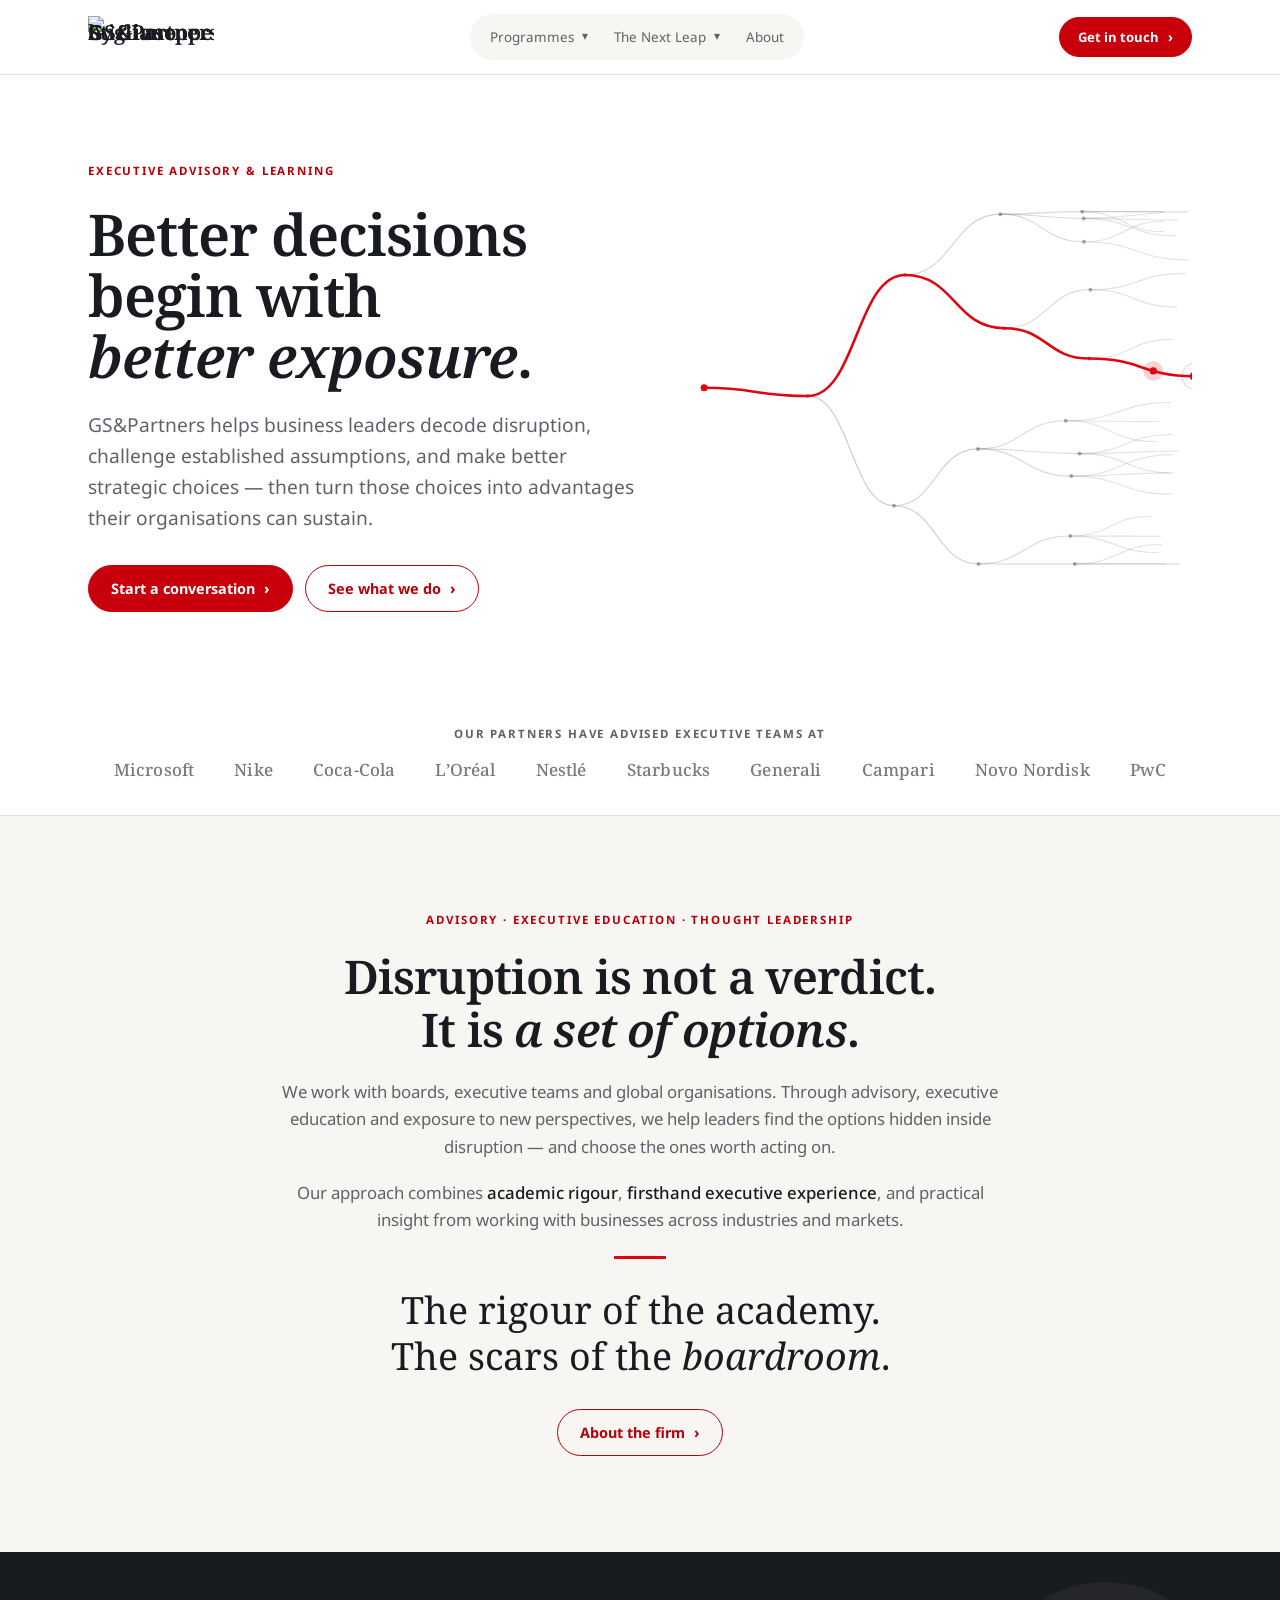
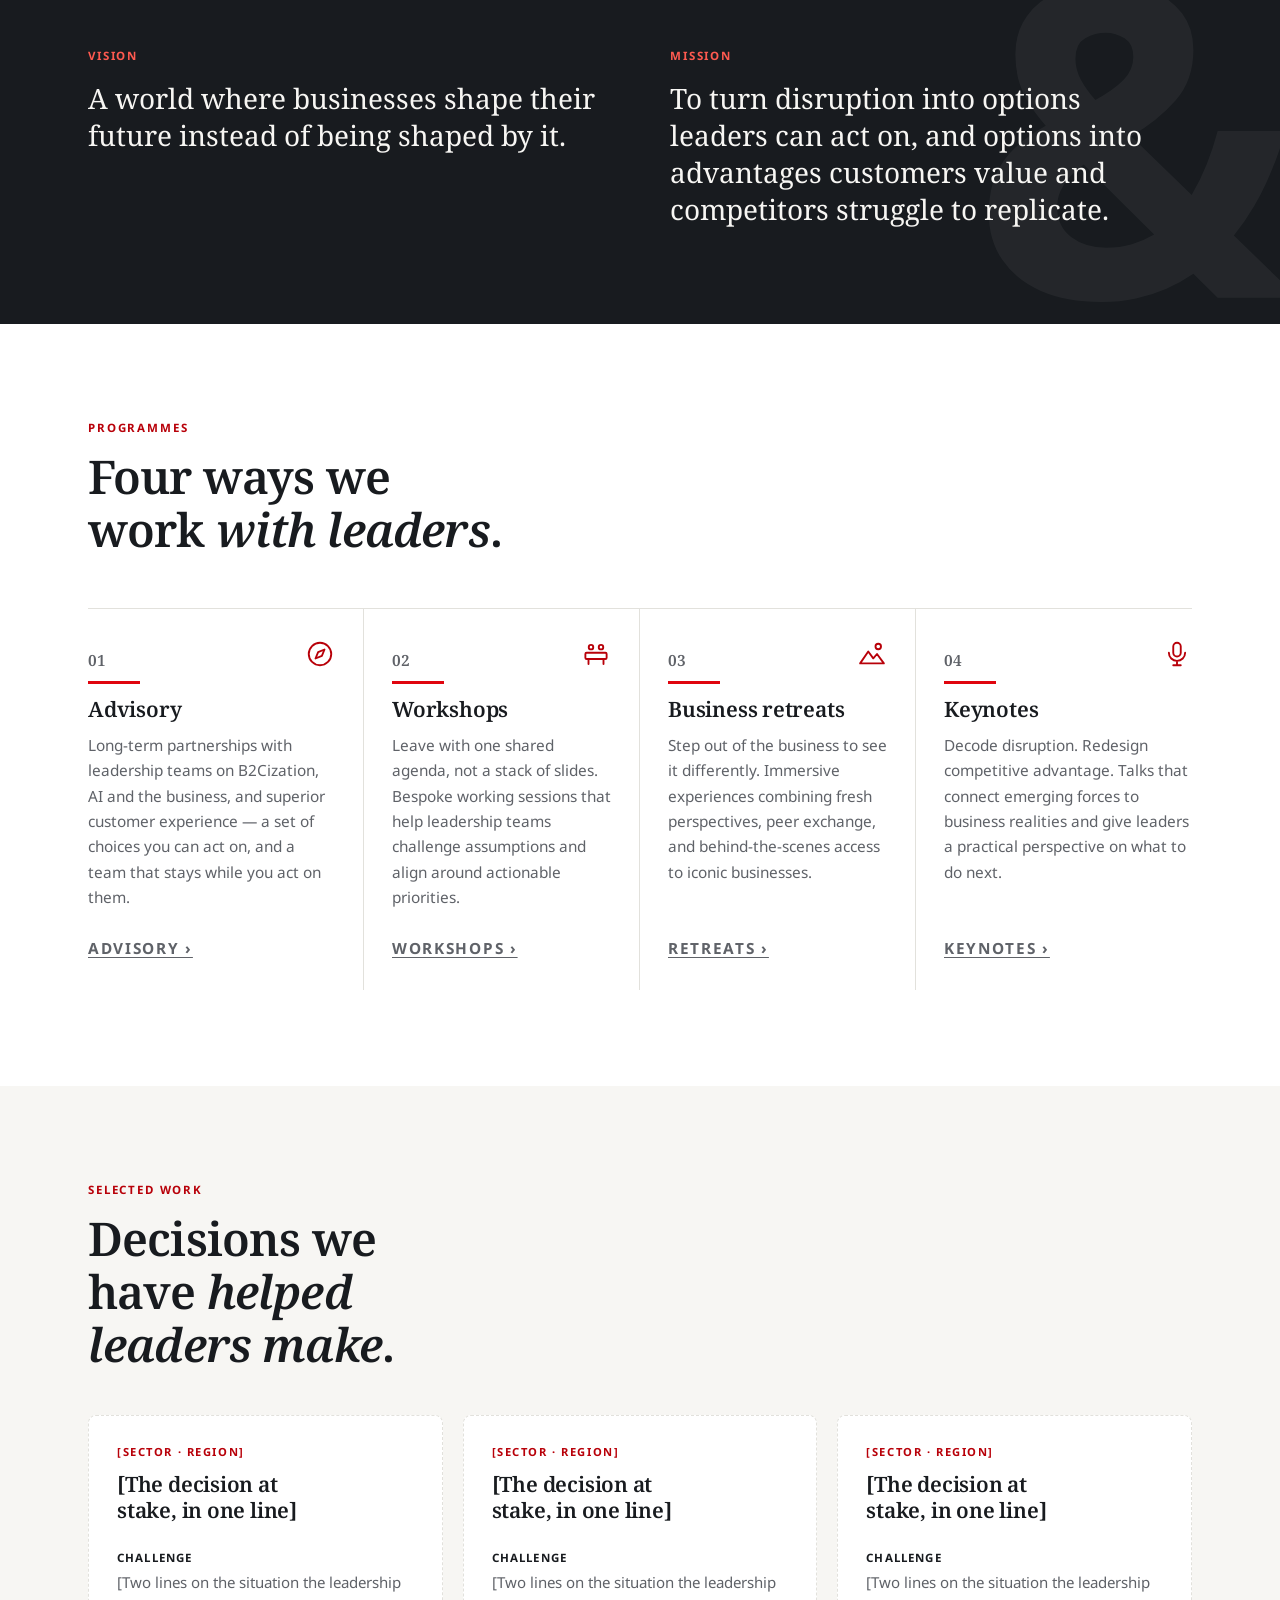
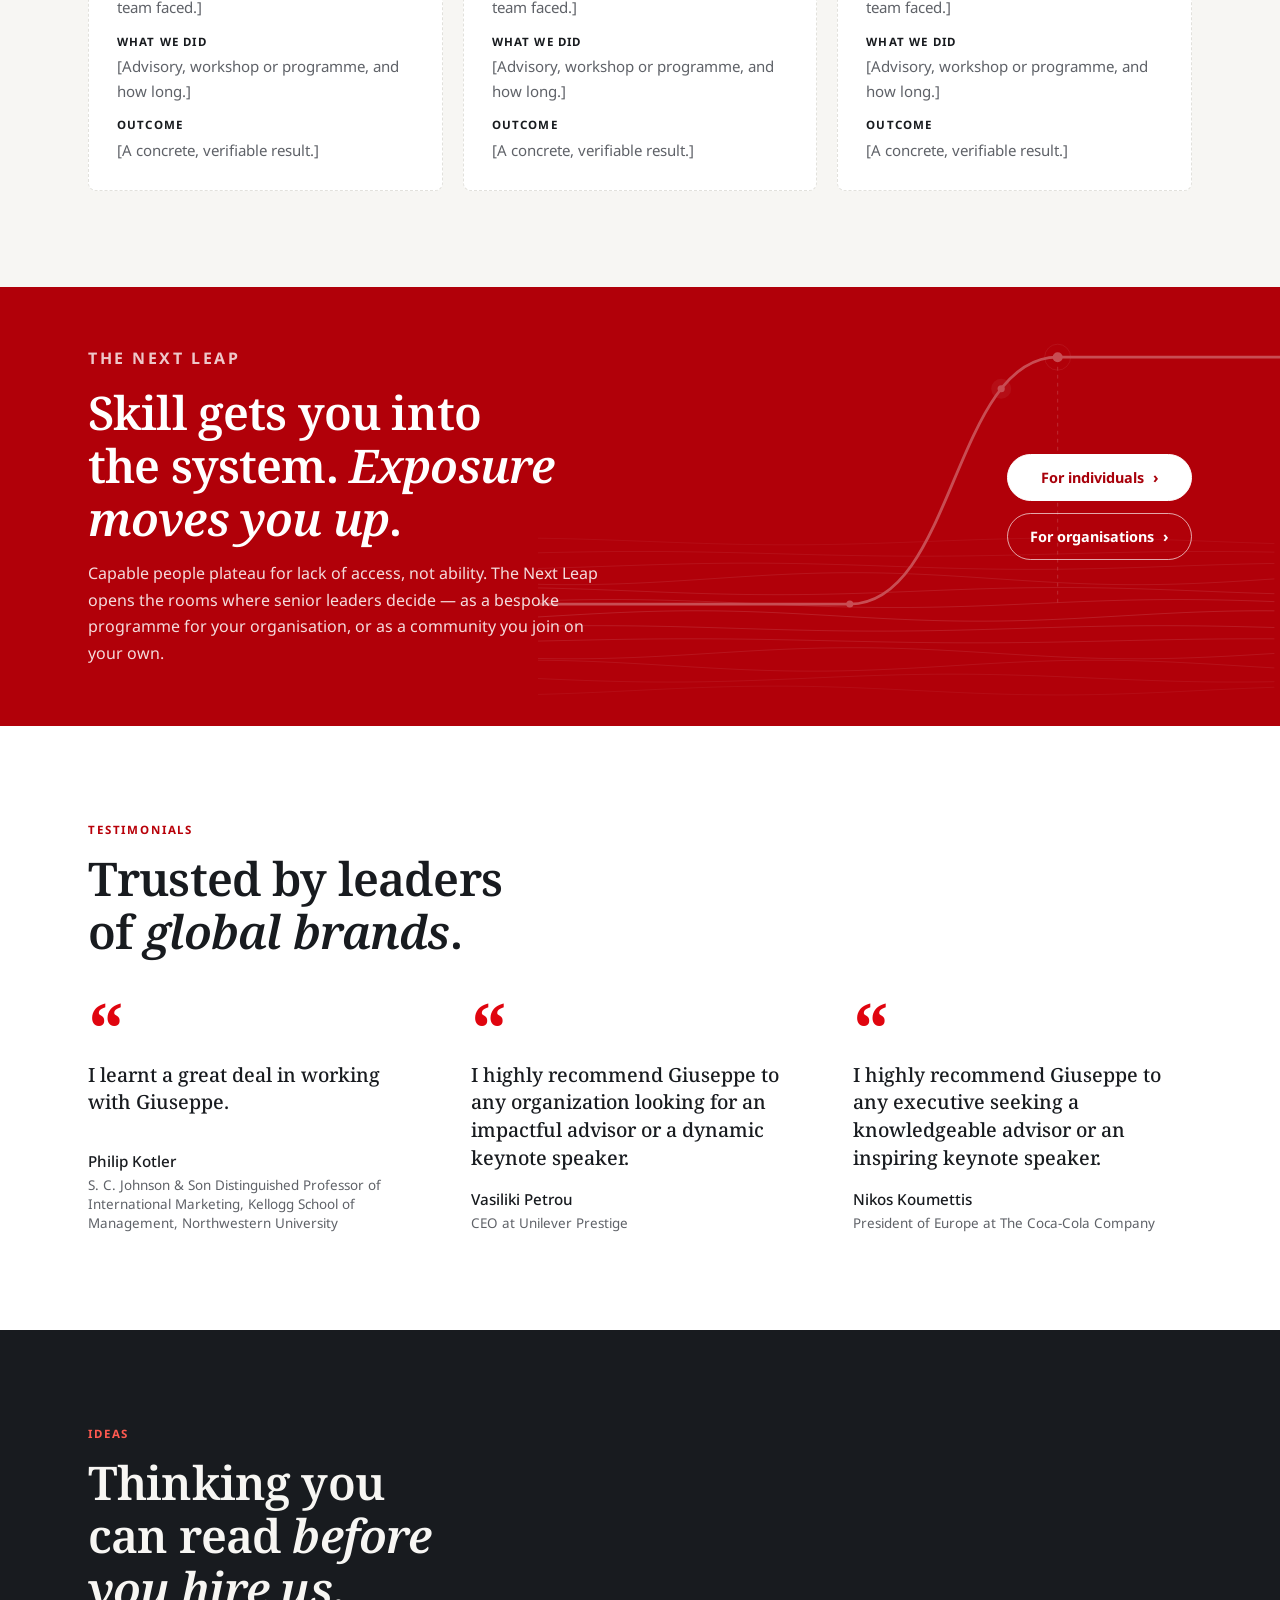
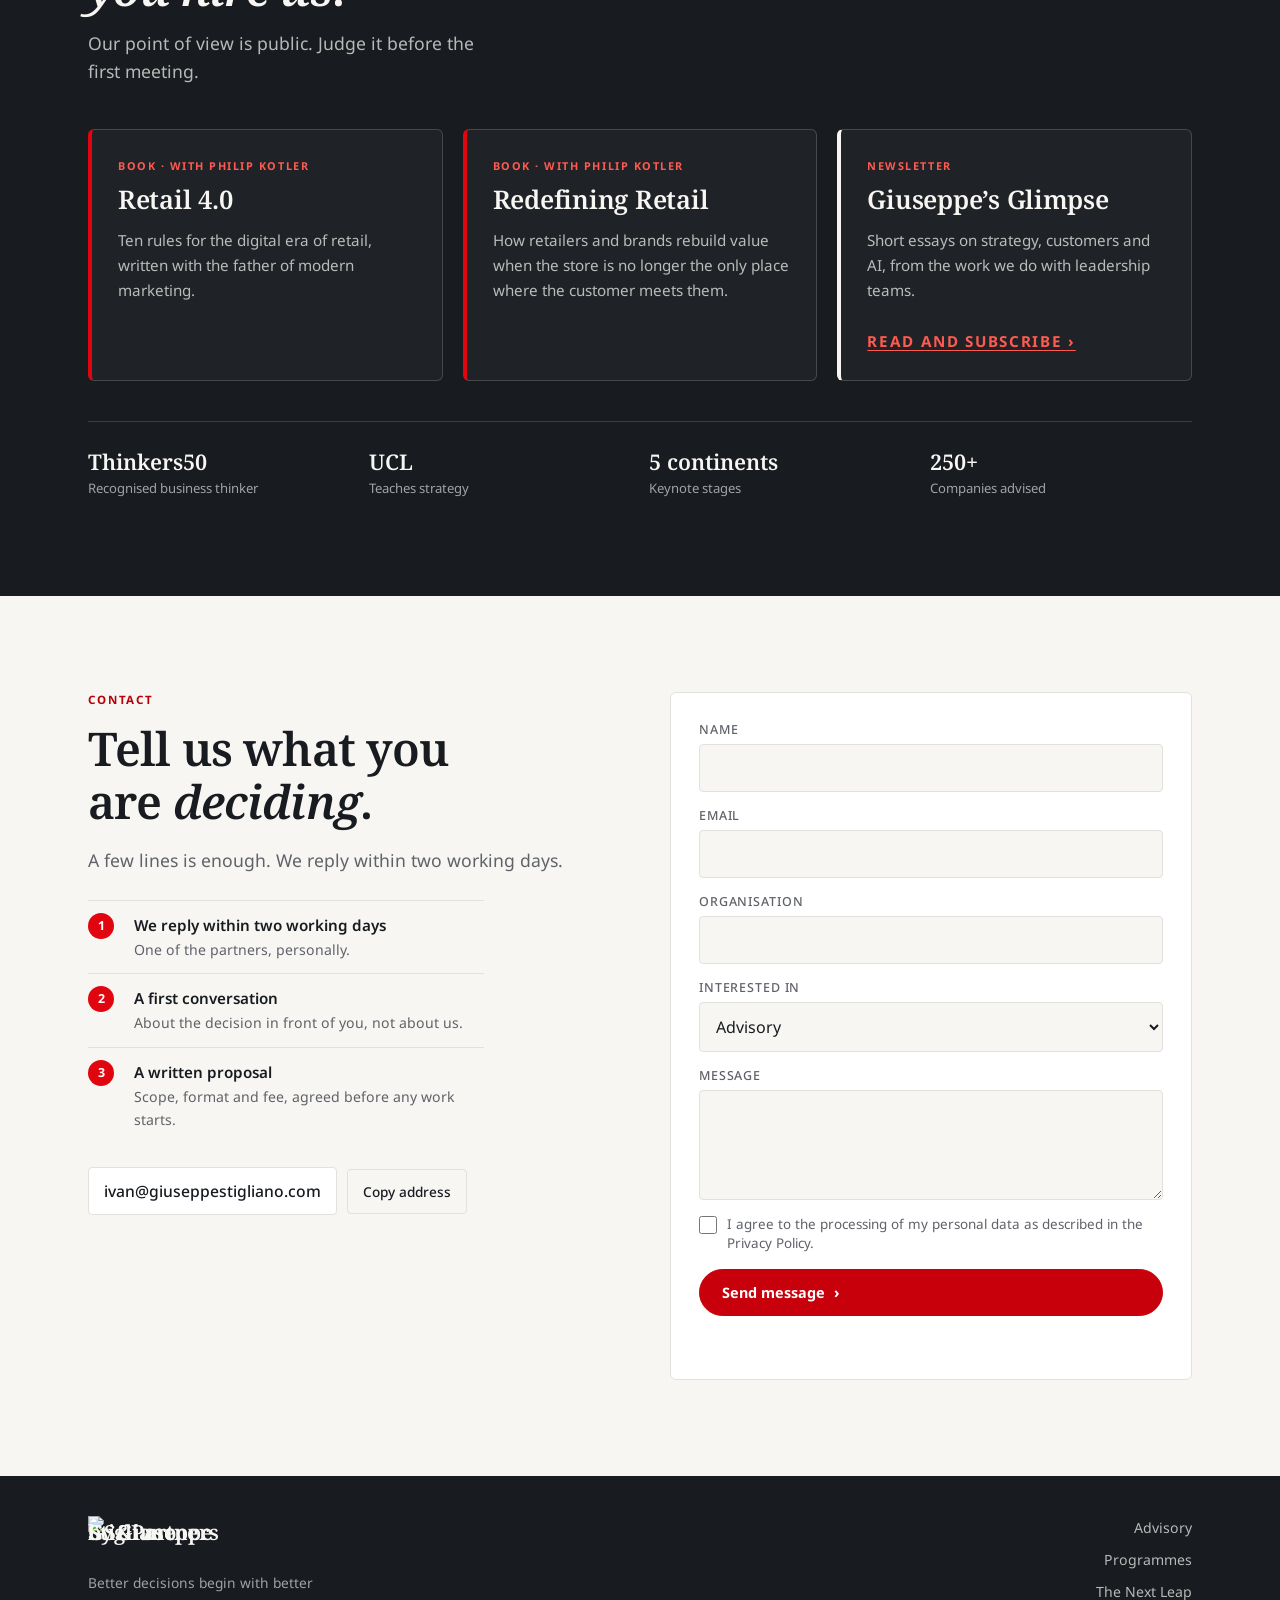
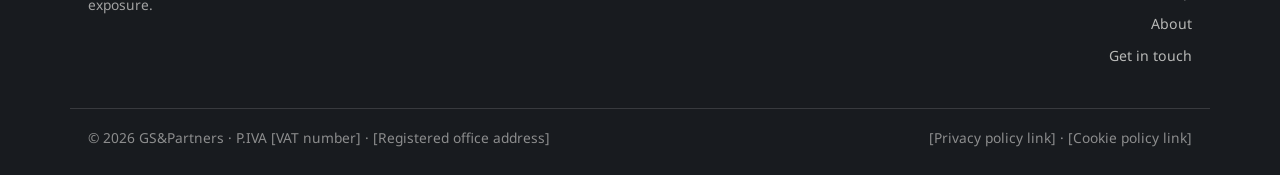
==== index.html @ 3a816dac "Add files via upload" ====
<!doctype html><html><head><meta charset=utf8><meta name="robots" content="noindex, nofollow"><meta name=viewport content="width=device-width,initial-scale=1,viewport-fit=cover"><style>:root{color-scheme:light;box-sizing:border-box;padding-top:env(safe-area-inset-top,0px);padding-bottom:env(safe-area-inset-bottom,0px)}html{scroll-padding-top:env(safe-area-inset-top,0px)}body{margin:0;padding:0;font:14px -apple-system,BlinkMacSystemFont,sans-serif;background:#fff;color:#000}img{max-width:100%}[hidden]:not([hidden=until-found i]){display:none!important}</style></head><body>
<title>GS&amp;Partners</title>
<meta name="claude:viewport-fit-sides" content="cover">
<meta property="og:type" content="website">
<meta property="og:site_name" content="GS&amp;Partners">
<meta property="og:title" content="GS&amp;Partners &mdash; Executive advisory &amp; learning">
<meta property="og:description" content="GS&amp;Partners is an executive advisory and learning firm founded by Giuseppe Stigliano. We help leaders decode disruption and turn options into lasting competitive advantage.">
<meta name="twitter:card" content="summary">
<meta name="description" content="GS&amp;Partners is an executive advisory and learning firm founded by Giuseppe Stigliano. We help leaders decode disruption and turn options into lasting competitive advantage.">
<script type="application/ld+json">{"@context": "https://schema.org", "@type": "Organization", "name": "GS&Partners", "description": "Executive advisory and learning firm helping business leaders decode disruption and make better strategic choices.", "founder": {"@type": "Person", "name": "Giuseppe Stigliano", "sameAs": ["https://giuseppestigliano.com/", "https://www.linkedin.com/in/giuseppestigliano"]}, "employee": [{"@type": "Person", "name": "Giuseppe Stigliano", "jobTitle": "Founding Partner"}, {"@type": "Person", "name": "Ivan Buric", "jobTitle": "Partner & CEO"}, {"@type": "Person", "name": "Gaia Peraino", "jobTitle": "Partner, Events & Operations"}]}</script>
<link rel="preconnect" href="https://fonts.googleapis.com">
<link rel="preconnect" href="https://fonts.gstatic.com" crossorigin>
<link rel="stylesheet" href="https://fonts.googleapis.com/css2?family=Noto+Sans:wght@400;600;700&family=Noto+Serif:wght@400;600;700&display=swap">
<link rel="stylesheet" href="site.css">

<header class="top">
  <div class="wrap">
    <a class="mark" href="index.html"><img class="logo-l" src="img/logo-light.webp" width="420" height="140" alt="GS&amp;Partners by Giuseppe Stigliano"><img class="logo-d" src="img/logo-dark.webp" width="420" height="142" alt="GS&amp;Partners by Giuseppe Stigliano"></a>
    <nav id="mainnav" aria-label="Main">
      <div class="navitem">
        <a class="navlink" href="programmes.html">Programmes</a>
        <button class="subtoggle" type="button" aria-expanded="false" aria-controls="progmenu"><span aria-hidden="true">&#9662;</span><span class="sr">Programmes menu</span></button>
        <div class="submenu" id="progmenu">
          <a href="advisory.html">Advisory</a>
          <a href="programmes.html#workshops">Workshops</a>
          <a href="programmes.html#retreats">Business retreats</a>
          <a href="programmes.html#keynotes">Keynotes</a>
        </div>
      </div>
      <div class="navitem">
        <a class="navlink" href="next-leap.html">The Next Leap</a>
        <button class="subtoggle" type="button" aria-expanded="false" aria-controls="leapmenu"><span aria-hidden="true">&#9662;</span><span class="sr">The Next Leap menu</span></button>
        <div class="submenu" id="leapmenu">
          <a href="next-leap.html#organisations">For organisations</a>
          <a href="next-leap.html#individuals">For individuals</a>
        </div>
      </div>
      <a href="about.html">About</a>
    </nav>
    <div class="navcta"><a class="btn sm" href="index.html#contact">Get in touch <span class="ch" aria-hidden="true">&rsaquo;</span></a></div>
    <button class="menubtn" type="button" aria-expanded="false" aria-controls="mainnav"><svg viewBox="0 0 24 24" aria-hidden="true"><path d="M4 7h16M4 12h16M4 17h16"/></svg>Menu</button>
  </div>
</header>
<main id="top">
  <section class="hero">
    <div class="wrap herogrid">
      <div class="herocopy">
      <p class="eyebrow">Executive advisory &amp; learning</p>
      <h1>Better decisions begin with <em>better exposure</em>.</h1>
      <p class="lede">GS&amp;Partners helps business leaders decode disruption, challenge established assumptions, and make better strategic choices &mdash; then turn those choices into advantages their organisations can sustain.</p>
      <div class="btns">
        <a class="btn" href="#contact">Start a conversation <span class="ch" aria-hidden="true">&rsaquo;</span></a>
        <a class="btn ghost" href="programmes.html">See what we do <span class="ch" aria-hidden="true">&rsaquo;</span></a>
      </div>
      </div>
      <div class="vizbox"><canvas class="viz" data-mode="branch" data-seed="11" aria-hidden="true"></canvas></div>
    </div>
  </section>


  <section class="logos" aria-label="Organisations we have worked with">
    <div class="wrap">
      <p class="eyebrow">Our partners have advised executive teams at</p>
      <ul>
        <li>Microsoft</li><li>Nike</li><li>Coca-Cola</li><li>L&rsquo;Or&eacute;al</li><li>Nestl&eacute;</li>
        <li>Starbucks</li><li>Generali</li><li>Campari</li><li>Novo Nordisk</li><li>PwC</li>
      </ul>
    </div>
  </section>

  <section class="band alt">
    <div class="wrap centered">
      <p class="eyebrow">Advisory &middot; Executive education &middot; Thought leadership</p>
      <h2>Disruption is not a verdict. It is <em>a set of options</em>.</h2>
      <div class="prose">
        <p>We work with boards, executive teams and global organisations. Through advisory, executive education and exposure to new perspectives, we help leaders find the options hidden inside disruption &mdash; and choose the ones worth acting on.</p>
        <p>Our approach combines <strong>academic rigour</strong>, <strong>firsthand executive experience</strong>, and practical insight from working with businesses across industries and markets.</p>
      </div>
      <hr class="rule">
      <p class="pull">The rigour of the academy. The scars of the <em>boardroom</em>.</p>
      <div class="btns"><a class="btn ghost" href="about.html">About the firm <span class="ch" aria-hidden="true">&rsaquo;</span></a></div>
    </div>
  </section>

  <section class="band dark amp">
    <div class="wrap vm">
      <div>
        <p class="eyebrow">Vision</p>
        <p class="stmt">A world where businesses shape their future instead of being shaped by it.</p>
      </div>
      <div>
        <p class="eyebrow">Mission</p>
        <p class="stmt">To turn disruption into options leaders can act on, and options into advantages customers value and competitors struggle to replicate.</p>
      </div>
    </div>
  </section>

  <section class="band">
    <div class="wrap">
      <div class="head2 wide">
        <p class="eyebrow">Programmes</p>
        <h2>Four ways we work <em>with leaders</em>.</h2>
      </div>
      <div class="cards c4">
        <article>
          <div class="cardtop"><p class="num">01</p><svg class="ico" viewBox="0 0 24 24" aria-hidden="true"><circle cx="12" cy="12" r="9"/><path d="M15.6 8.4l-2.1 5.1-5.1 2.1 2.1-5.1z"/></svg></div><hr class="rule">
          <h3>Advisory</h3>
          <p>Long-term partnerships with leadership teams on B2Cization, AI and the business, and superior customer experience &mdash; a set of choices you can act on, and a team that stays while you act on them.</p>
          <p class="tag"><a href="advisory.html">Advisory &rsaquo;</a></p>
        </article>
        <article>
          <div class="cardtop"><p class="num">02</p><svg class="ico" viewBox="0 0 24 24" aria-hidden="true"><rect x="3.5" y="11" width="17" height="5" rx="1"/><circle cx="8" cy="6.5" r="1.8"/><circle cx="16" cy="6.5" r="1.8"/><path d="M6 16v4M18 16v4"/></svg></div><hr class="rule">
          <h3>Workshops</h3>
          <p>Leave with one shared agenda, not a stack of slides. Bespoke working sessions that help leadership teams challenge assumptions and align around actionable priorities.</p>
          <p class="tag"><a href="programmes.html#workshops">Workshops &rsaquo;</a></p>
        </article>
        <article>
          <div class="cardtop"><p class="num">03</p><svg class="ico" viewBox="0 0 24 24" aria-hidden="true"><path d="M2.5 19.5l6.5-9.5 4 5.5 3-3.5 5.5 7.5z"/><circle cx="17" cy="6" r="2.2"/></svg></div><hr class="rule">
          <h3>Business retreats</h3>
          <p>Step out of the business to see it differently. Immersive experiences combining fresh perspectives, peer exchange, and behind-the-scenes access to iconic businesses.</p>
          <p class="tag"><a href="programmes.html#retreats">Retreats &rsaquo;</a></p>
        </article>
        <article>
          <div class="cardtop"><p class="num">04</p><svg class="ico" viewBox="0 0 24 24" aria-hidden="true"><rect x="9" y="3" width="6" height="11" rx="3"/><path d="M5.5 11a6.5 6.5 0 0 0 13 0M12 17.5V21M9 21h6"/></svg></div><hr class="rule">
          <h3>Keynotes</h3>
          <p>Decode disruption. Redesign competitive advantage. Talks that connect emerging forces to business realities and give leaders a practical perspective on what to do next.</p>
          <p class="tag"><a href="programmes.html#keynotes">Keynotes &rsaquo;</a></p>
        </article>
      </div>
    </div>
  </section>

<section class="band alt" id="work">
    <div class="wrap">
      <div class="head2 wide">
        <p class="eyebrow">Selected work</p>
        <h2>Decisions we have <em>helped leaders make</em>.</h2>
      </div>
      <div class="cases">
        <article class="case pending">
          <p class="sector">[Sector &middot; region]</p>
          <h3>[The decision at stake, in one line]</h3>
          <dl><dt>Challenge</dt><dd>[Two lines on the situation the leadership team faced.]</dd><dt>What we did</dt><dd>[Advisory, workshop or programme, and how long.]</dd><dt>Outcome</dt><dd>[A concrete, verifiable result.]</dd></dl>
        </article>
        <article class="case pending">
          <p class="sector">[Sector &middot; region]</p>
          <h3>[The decision at stake, in one line]</h3>
          <dl><dt>Challenge</dt><dd>[Two lines on the situation the leadership team faced.]</dd><dt>What we did</dt><dd>[Advisory, workshop or programme, and how long.]</dd><dt>Outcome</dt><dd>[A concrete, verifiable result.]</dd></dl>
        </article>
        <article class="case pending">
          <p class="sector">[Sector &middot; region]</p>
          <h3>[The decision at stake, in one line]</h3>
          <dl><dt>Challenge</dt><dd>[Two lines on the situation the leadership team faced.]</dd><dt>What we did</dt><dd>[Advisory, workshop or programme, and how long.]</dd><dt>Outcome</dt><dd>[A concrete, verifiable result.]</dd></dl>
        </article>
      </div>
    </div>
  </section>

  <section class="banner">
    <canvas class="viz bannerviz" data-mode="leap" data-seed="5" data-ink="#ffffff" data-accent="#ffffff" aria-hidden="true"></canvas>
    <div class="wrap">
      <div class="bcopy">
        <p class="eyebrow">The Next Leap</p>
        <h2>Skill gets you into the system. <em>Exposure moves you up</em>.</h2>
        <p>Capable people plateau for lack of access, not ability. The Next Leap opens the rooms where senior leaders decide &mdash; as a bespoke programme for your organisation, or as a community you join on your own.</p>
      </div>
      <div class="bctas">
        <a class="btn onred" href="next-leap.html#individuals">For individuals <span class="ch" aria-hidden="true">&rsaquo;</span></a>
        <a class="btn onred ghost" href="next-leap.html#organisations">For organisations <span class="ch" aria-hidden="true">&rsaquo;</span></a>
      </div>
    </div>
  </section>

  <section class="band">
    <div class="wrap">
      <div class="head2 wide">
        <p class="eyebrow">Testimonials</p>
        <h2>Trusted by leaders of <em>global brands</em>.</h2>
      </div>
      <div class="quotes">
        <figure>
          <hr class="rule">
          <blockquote>I learnt a great deal in working with Giuseppe.</blockquote>
          <figcaption><b>Philip Kotler</b><span>S. C. Johnson &amp; Son Distinguished Professor of International Marketing, Kellogg School of Management, Northwestern University</span></figcaption>
        </figure>
        <figure>
          <hr class="rule">
          <blockquote>I highly recommend Giuseppe to any organization looking for an impactful advisor or a dynamic keynote speaker.</blockquote>
          <figcaption><b>Vasiliki Petrou</b><span>CEO at Unilever Prestige</span></figcaption>
        </figure>
        <figure>
          <hr class="rule">
          <blockquote>I highly recommend Giuseppe to any executive seeking a knowledgeable advisor or an inspiring keynote speaker.</blockquote>
          <figcaption><b>Nikos Koumettis</b><span>President of Europe at The Coca-Cola Company</span></figcaption>
        </figure>
      </div>
    </div>
  </section>

  <section class="band dark" id="ideas">
    <div class="wrap">
      <div class="head2 wide">
        <p class="eyebrow">Ideas</p>
        <h2>Thinking you can read <em>before you hire us</em>.</h2>
        <p class="lede">Our point of view is public. Judge it before the first meeting.</p>
      </div>
      <div class="ideas">
        <article class="book">
          <p class="kick">Book &middot; with Philip Kotler</p>
          <h3>Retail 4.0</h3>
          <p>Ten rules for the digital era of retail, written with the father of modern marketing.</p>
        </article>
        <article class="book">
          <p class="kick">Book &middot; with Philip Kotler</p>
          <h3>Redefining Retail</h3>
          <p>How retailers and brands rebuild value when the store is no longer the only place where the customer meets them.</p>
        </article>
        <article class="book news">
          <p class="kick">Newsletter</p>
          <h3>Giuseppe&rsquo;s Glimpse</h3>
          <p>Short essays on strategy, customers and AI, from the work we do with leadership teams.</p>
          <p class="tag"><a href="https://giuseppesglimpse.substack.com/">Read and subscribe &rsaquo;</a></p>
        </article>
      </div>
      <ul class="creds">
        <li><b>Thinkers50</b><span>Recognised business thinker</span></li>
        <li><b>UCL</b><span>Teaches strategy</span></li>
        <li><b>5 continents</b><span>Keynote stages</span></li>
        <li><b>250+</b><span>Companies advised</span></li>
      </ul>
    </div>
  </section>

  <section class="band alt" id="contact">
    <div class="wrap contact">
      <div>
        <p class="eyebrow">Contact</p>
        <h2 style="margin-block:14px 18px">Tell us what you are <em>deciding</em>.</h2>
        <p class="lede">A few lines is enough. We reply within two working days.</p>
        <ol class="nextsteps" aria-label="What happens next">
          <li><b>We reply within two working days</b><span>One of the partners, personally.</span></li>
          <li><b>A first conversation</b><span>About the decision in front of you, not about us.</span></li>
          <li><b>A written proposal</b><span>Scope, format and fee, agreed before any work starts.</span></li>
        </ol>
        <div class="addr">
          <code id="email">ivan@giuseppestigliano.com</code>
          <button type="button" id="copy">Copy address</button>
        </div>
      </div>
      <form id="f" novalidate>
        <label for="name">Name<input id="name" autocomplete="name"></label>
        <label for="em">Email<input id="em" type="email" autocomplete="email"></label>
        <label for="org">Organisation<input id="org" autocomplete="organization"></label>
        <label for="topic">Interested in
          <select id="topic"><option>Advisory</option><option>Workshop</option><option>Business retreat</option><option>Keynote</option><option>The Next Leap</option><option>Something else</option></select>
        </label>
        <label for="msg">Message<textarea id="msg"></textarea></label>
        <label class="consent" for="ok"><input id="ok" type="checkbox"><span>I agree to the processing of my personal data as described in the Privacy Policy.</span></label>
        <button class="btn" type="submit">Send message <span class="ch" aria-hidden="true">&rsaquo;</span></button>
        <p id="sent" role="status"></p>
      </form>
    </div>
  </section>
</main>

<footer><div class="wrap">
  <div>
    <a class="mark" href="index.html"><img class="logo-l" src="img/logo-light.webp" width="420" height="140" alt="GS&amp;Partners by Giuseppe Stigliano"><img class="logo-d" src="img/logo-dark.webp" width="420" height="142" alt="GS&amp;Partners by Giuseppe Stigliano"></a>
    <p class="tagline">Better decisions begin with better exposure.</p>
  </div>
  <nav class="fnav" aria-label="Footer">
    <a href="advisory.html">Advisory</a>
    <a href="programmes.html">Programmes</a>
    <a href="next-leap.html">The Next Leap</a>
    <a href="about.html">About</a>
    <a href="index.html#contact">Get in touch</a>
  </nav>
</div>
<div class="wrap fbottom"><span>&copy; 2026 GS&amp;Partners &middot; P.IVA [VAT number] &middot; [Registered office address]</span><span class="legal">[Privacy policy link] &middot; [Cookie policy link]</span></div>
</footer>

<script>
(function(){
  var copy=document.getElementById("copy"),email=document.getElementById("email");
  if(copy){copy.addEventListener("click",function(){
    function done(){copy.textContent="Copied";setTimeout(function(){copy.textContent="Copy address"},1800)}
    function fallback(){var r=document.createRange();r.selectNodeContents(email);var s=getSelection();s.removeAllRanges();s.addRange(r);copy.textContent="Press copy"}
    try{navigator.clipboard.writeText(email.textContent).then(done,fallback)}catch(e){fallback()}
  });}
  var topicSel=document.getElementById("topic"); try{var q=(location.hash.match(/^#contact-(.+)$/)||[])[1]; if(q){[].forEach.call(topicSel.options,function(o){if(o.text.toLowerCase().replace(/\s+/g,"-")===q)topicSel.value=o.value;}); var ct=document.getElementById("contact"); if(ct) ct.scrollIntoView();}}catch(e){}
  var f=document.getElementById("f");
  if(f){f.addEventListener("submit",function(e){
    e.preventDefault();
    document.getElementById("sent").textContent="This form is a preview and does not send yet. Please use the email address shown.";
  });}
})();
</script>
<script>
(function(){
  var items=[].slice.call(document.querySelectorAll(".navitem"));
  if(!items.length) return;
  var groups=items.map(function(item){
    var btn=item.querySelector(".subtoggle"), menu=item.querySelector(".submenu");
    function set(open){menu.classList.toggle("open",open);btn.setAttribute("aria-expanded",open?"true":"false")}
    btn.addEventListener("click",function(e){e.stopPropagation();var o=btn.getAttribute("aria-expanded")!=="true";closeAll();set(o)});
    menu.addEventListener("click",function(){set(false)});
    return {item:item,set:set};
  });
  function closeAll(){groups.forEach(function(g){g.set(false)})}
  document.addEventListener("click",function(e){
    if(!groups.some(function(g){return g.item.contains(e.target)})) closeAll();
  });
  document.addEventListener("keydown",function(e){if(e.key==="Escape")closeAll()});
})();
</script>
<script>
(function(){
  var reduce=false; try{reduce=matchMedia("(prefers-reduced-motion: reduce)").matches;}catch(e){}
  function tok(v,el){ if(!v) return ""; return v.indexOf("--")===0 ? getComputedStyle(el).getPropertyValue(v).trim() : v; }
  function rng(seed){var s=(seed*2654435761)>>>0||1;return function(){s^=s<<13;s>>>=0;s^=s>>>17;s^=s<<5;s>>>=0;return s/4294967296;};}
  function bez(p0,p1,p2,p3,t){var u=1-t;return u*u*u*p0+3*u*u*t*p1+3*u*t*t*p2+t*t*t*p3;}
  function segPt(s,t){var mx=(s.x1+s.x2)/2;return {x:bez(s.x1,mx,mx,s.x2,t),y:bez(s.y1,s.y1,s.y2,s.y2,t)};}
  function curve(c,s){var mx=(s.x1+s.x2)/2;c.beginPath();c.moveTo(s.x1,s.y1);c.bezierCurveTo(mx,s.y1,mx,s.y2,s.x2,s.y2);}
  function dot(c,x,y,r,col,halo){c.globalAlpha=1;c.fillStyle=col;c.beginPath();c.arc(x,y,r,0,7);c.fill();
    if(halo){c.globalAlpha=.22;c.strokeStyle=col;c.lineWidth=1;c.beginPath();c.arc(x,y,r*2.6,0,7);c.stroke();c.globalAlpha=1;}}
  function pulse(c,p,col){c.globalAlpha=.18;c.fillStyle=col;c.beginPath();c.arc(p.x,p.y,10,0,7);c.fill();c.globalAlpha=1;c.beginPath();c.arc(p.x,p.y,3.6,0,7);c.fill();}
  function ease(t){return t<.5?2*t*t:1-Math.pow(-2*t+2,2)/2;}

  /* ---- scenes: build geometry once per size, draw(t) every frame ---- */
  function Branch(W,H,rand){
    var depthMax=5, stepX=(W*0.92)/depthMax, segs=[], leaves=[], defLeaf=-1;
    function grow(x,y,d,spread,onPath,parent){
      if(d>=depthMax){ leaves.push(parent); if(onPath) defLeaf=leaves.length-1; return; }
      var n=d===0?1:(rand()<0.35?3:2), pick=Math.floor(rand()*n);
      for(var i=0;i<n;i++){
        var off=n===1?0:(i/(n-1)-0.5)*spread;
        var nx=x+stepX*(0.86+rand()*0.28);
        var ny=Math.max(H*0.07,Math.min(H*0.93,y+off+(rand()-0.5)*spread*0.18));
        segs.push({x1:x,y1:y,x2:nx,y2:ny,d:d,parent:parent});
        grow(nx,ny,d+1,spread*0.56,onPath&&i===pick,segs.length-1);
      }
    }
    grow(W*0.03,H*0.5,0,H*0.92,true,-1);
    var chosen=defLeaf, path=[];
    function setLeaf(i){chosen=i; path=[]; var k=leaves[i]; while(k>=0){path.unshift(k);k=segs[k].parent;}}
    setLeaf(defLeaf);
    return {
      interactive:true,
      pick:function(px,py){ if(px==null){setLeaf(defLeaf);return;}
        var best=0,bd=1e9; leaves.forEach(function(si,i){var dy=Math.abs(segs[si].y2-py); if(dy<bd){bd=dy;best=i;}}); if(best!==chosen) setLeaf(best); },
      draw:function(c,ink,acc,t){
        var on={}; path.forEach(function(k){on[k]=1;});
        c.lineCap="round";
        segs.forEach(function(s,k){ if(on[k]) return; curve(c,s); c.globalAlpha=Math.max(.12,.42-s.d*.06); c.strokeStyle=ink; c.lineWidth=1.1; c.stroke(); });
        segs.forEach(function(s){ if(s.d>3) return; c.globalAlpha=.5; c.fillStyle=ink; c.beginPath(); c.arc(s.x2,s.y2,2,0,7); c.fill(); });
        path.forEach(function(k){ curve(c,segs[k]); c.globalAlpha=1; c.strokeStyle=acc; c.lineWidth=2.6; c.stroke(); });
        dot(c,W*0.03,H*0.5,3.5,acc,false);
        var last=segs[path[path.length-1]]; dot(c,last.x2,last.y2,5,acc,true);
        if(t!=null){ var u=ease(t)*path.length, i=Math.min(path.length-1,Math.floor(u)); c.fillStyle=acc; pulse(c,segPt(segs[path[i]],u-i),acc); }
      }
    };
  }
  function Leap(W,H,rand){
    var n=13, top=H*0.58, bot=H*0.92, lines=[];
    for(var i=0;i<n;i++) lines.push({y:top+(bot-top)*i/(n-1),a:rand()*6,amp:2+rand()*4,al:.16+.22*(1-Math.abs(i-(n-1)/2)/((n-1)/2))});
    var y0=top+(bot-top)*0.42, x0=W*0.42, x1=W*0.7, y1=H*0.16;
    var S={x1:x0,y1:y0,x2:x1,y2:y1};
    return {
      draw:function(c,ink,acc,t){
        c.lineCap="round";
        lines.forEach(function(l){ c.beginPath(); for(var x=0;x<=W;x+=8){var yy=l.y+Math.sin(x/90+l.a+(t||0)*0)*l.amp; if(x===0)c.moveTo(x,yy); else c.lineTo(x,yy);} c.globalAlpha=l.al; c.strokeStyle=ink; c.lineWidth=1; c.stroke(); });
        c.globalAlpha=1; c.strokeStyle=acc; c.lineWidth=2.8;
        c.beginPath(); c.moveTo(0,y0); c.lineTo(x0,y0); var mx=(x0+x1)/2; c.bezierCurveTo(mx,y0,mx,y1,x1,y1); c.lineTo(W,y1); c.stroke();
        c.setLineDash([3,5]); c.lineWidth=1; c.globalAlpha=.55; c.beginPath(); c.moveTo(x1,y1+10); c.lineTo(x1,y0); c.stroke(); c.setLineDash([]);
        dot(c,x0,y0,3.5,acc,false); dot(c,x1,y1,5,acc,true);
        if(t!=null){ var e=ease(t), p;
          if(e<.35) p={x:x0*(e/.35),y:y0}; else if(e<.75) p=segPt(S,(e-.35)/.4); else p={x:x1+(W-x1)*((e-.75)/.25),y:y1};
          c.fillStyle=acc; pulse(c,p,acc); }
      }
    };
  }
  function Converge(W,H,rand){
    var cx=W*0.62, cy=H*0.5, ins=[0.18,0.5,0.82].map(function(f){return {x1:W*0.03,y1:H*f,x2:cx,y2:cy};}), bg=[];
    for(var g=0;g<26;g++){var y=H*(0.05+0.9*rand()), x=W*rand()*0.5; bg.push({x1:x,y1:y,x2:x+W*0.18,y2:y+(rand()-0.5)*H*0.25,al:.12+rand()*.1});}
    return {
      draw:function(c,ink,acc,t){
        c.lineCap="round";
        bg.forEach(function(s){c.globalAlpha=s.al;c.strokeStyle=ink;c.lineWidth=1;curve(c,s);c.stroke();});
        ins.forEach(function(s,i){ c.globalAlpha=i===1?1:.85; c.strokeStyle=i===1?acc:ink; c.lineWidth=i===1?2.6:1.8; curve(c,s); c.stroke(); dot(c,s.x1,s.y1,3.5,i===1?acc:ink,false); });
        c.globalAlpha=1; c.strokeStyle=acc; c.lineWidth=3.4; c.beginPath(); c.moveTo(cx,cy); c.lineTo(W*0.97,cy); c.stroke();
        dot(c,cx,cy,4.5,acc,false); dot(c,W*0.97,cy,5,acc,true);
        if(t!=null){ var e=ease(t);
          if(e<.6){ ins.forEach(function(s,i){ c.fillStyle=i===1?acc:ink; pulse(c,segPt(s,e/.6),i===1?acc:ink); }); }
          else { c.fillStyle=acc; pulse(c,{x:cx+(W*0.97-cx)*((e-.6)/.4),y:cy},acc); } }
      }
    };
  }
  var MODES={branch:Branch,leap:Leap,converge:Converge};

  function setup(cv){
    var st={cv:cv,scene:null,W:0,H:0,dpr:1,visible:true,start:performance.now()};
    function build(){
      var r=cv.getBoundingClientRect(); st.W=Math.max(1,r.width); st.H=Math.max(1,r.height); st.dpr=Math.min(window.devicePixelRatio||1,2);
      cv.width=Math.round(st.W*st.dpr); cv.height=Math.round(st.H*st.dpr);
      st.scene=(MODES[cv.dataset.mode]||Branch)(st.W,st.H,rng(+cv.dataset.seed||7));
    }
    st.render=function(now){
      var c=cv.getContext("2d"); if(!c||!st.scene) return;
      c.setTransform(st.dpr,0,0,st.dpr,0,0); c.clearRect(0,0,st.W,st.H);
      var t=null;
      if(!reduce && now!=null){ var period=4200, rest=1400, ph=(now-st.start)%(period+rest); t=ph<period?ph/period:null; }
      st.scene.draw(c,tok(cv.dataset.ink||"--muted",cv),tok(cv.dataset.accent||"--red",cv),t);
    };
    st.rebuild=function(){build();st.render(performance.now());};
    build(); st.render(null);
    if(cv.dataset.mode==="branch" && cv.dataset.interactive!=="off"){
      var host=cv.parentElement;
      host.addEventListener("pointermove",function(e){var r=cv.getBoundingClientRect(); st.scene.pick&&st.scene.pick(e.clientX-r.left,e.clientY-r.top); if(reduce) st.render(null);});
      host.addEventListener("pointerleave",function(){st.scene.pick&&st.scene.pick(null); if(reduce) st.render(null);});
    }
    return st;
  }
  var states=[].slice.call(document.querySelectorAll("canvas.viz")).map(setup);
  function all(){states.forEach(function(s){s.rebuild();});}
  if(window.ResizeObserver){var ro=new ResizeObserver(all);states.forEach(function(s){ro.observe(s.cv);});} else window.addEventListener("resize",all);
  try{matchMedia("(prefers-color-scheme: dark)").addEventListener("change",all);}catch(e){}
  try{new MutationObserver(all).observe(document.documentElement,{attributes:true,attributeFilter:["data-theme"]});}catch(e){}
  if(document.fonts&&document.fonts.ready) document.fonts.ready.then(all);
  if(!reduce){
    if(window.IntersectionObserver){var io=new IntersectionObserver(function(es){es.forEach(function(e){states.forEach(function(s){if(s.cv===e.target)s.visible=e.isIntersecting;});});});states.forEach(function(s){io.observe(s.cv);});}
    (function loop(now){ if(!document.hidden) states.forEach(function(s){ if(s.visible) s.render(now); }); requestAnimationFrame(loop); })(performance.now());
  }
})();
</script>
<script>
(function(){
  var header=document.querySelector("header.top");
  if(header){
    var onScroll=function(){header.classList.toggle("scrolled",window.scrollY>8);};
    onScroll(); window.addEventListener("scroll",onScroll,{passive:true});
    var mb=header.querySelector(".menubtn"), nav=document.getElementById("mainnav");
    if(mb&&nav){
      var set=function(open){header.classList.toggle("navopen",open);mb.setAttribute("aria-expanded",open?"true":"false");};
      mb.addEventListener("click",function(e){e.stopPropagation();set(!header.classList.contains("navopen"));});
      nav.addEventListener("click",function(e){if(e.target.closest("a"))set(false);});
      document.addEventListener("click",function(e){if(!header.contains(e.target))set(false);});
      document.addEventListener("keydown",function(e){if(e.key==="Escape")set(false);});
    }
  }
  var reduce=false; try{reduce=matchMedia("(prefers-reduced-motion: reduce)").matches;}catch(e){}
  if(reduce||!window.IntersectionObserver) return;
  var sel=".cards article,.feature,.quotes figure,.person,.vm>div,.stats.inline,.split>*,.centered>*,.head2,.banner .wrap,.team";
  var els=[].slice.call(document.querySelectorAll(sel)).filter(function(el){return el.getBoundingClientRect().top>window.innerHeight;});
  var io=new IntersectionObserver(function(es){es.forEach(function(e){ if(!e.isIntersecting) return;
    var el=e.target, sib=el.parentElement?[].indexOf.call(el.parentElement.children,el):0;
    el.style.animationDelay=Math.min(sib,4)*70+"ms"; el.classList.add("rv-in"); io.unobserve(el); });},{rootMargin:"0px 0px 80px 0px"});
  els.forEach(function(el){io.observe(el);});
})();
</script>

</body></html>
---- site.css ----
/* GS&Partners — shared stylesheet.
   Layout: alternating paper and ink bands, centred editorial column;
   serif display with one italic word per headline. */
:root{
  --paper:#ffffff; --paper-2:#f7f6f3; --ink:#181b1f; --band:#181b1f; --on-band:#f7f6f3;
  --fg:#181b1f; --muted:#5f6268; --line:#e2e1dc;
  --red:#e0050f; --red-deep:#b10009; --on-red:#ffffff; --red-ink:#b80009; --focus:#e0050f;
  --display:"Noto Serif",Georgia,"Times New Roman",serif;
  --body:"Noto Sans",system-ui,-apple-system,"Segoe UI",Helvetica,sans-serif;
  color-scheme:light;
  padding-top:env(safe-area-inset-top,0px);
  padding-bottom:env(safe-area-inset-bottom,0px);
}
@media (prefers-color-scheme:dark){:root:not([data-theme="light"]){
  --paper:#15181c; --paper-2:#1d2126; --ink:#f3f2ef; --band:#0f1114; --on-band:#f7f6f3;
  --fg:#edecea; --muted:#a3a7ae; --line:#2e333a;
  --red:#ff2f38; --red-deep:#c8000c; --on-red:#ffffff; --red-ink:#ff6b63; --focus:#ff6b63; color-scheme:dark}}
:root[data-theme="dark"]{
  --paper:#15181c; --paper-2:#1d2126; --ink:#f3f2ef; --band:#0f1114; --on-band:#f7f6f3;
  --fg:#edecea; --muted:#a3a7ae; --line:#2e333a;
  --red:#ff2f38; --red-deep:#c8000c; --on-red:#ffffff; --red-ink:#ff6b63; --focus:#ff6b63; color-scheme:dark}

*{box-sizing:border-box}
body{background:var(--paper);color:var(--fg);font:400 1rem/1.65 var(--body);margin:0;-webkit-font-smoothing:antialiased}
img{max-width:100%}
[hidden]{display:none!important}
a{color:inherit}
:focus-visible{outline:2px solid var(--focus);outline-offset:3px}
.wrap{max-width:1140px;margin:0 auto;padding-inline:max(18px,env(safe-area-inset-left,0px)) max(18px,env(safe-area-inset-right,0px))}

h1,h2,h3{font-family:var(--display);font-weight:600;line-height:1.14;margin:0;text-wrap:balance;letter-spacing:-.01em}
h1{font-size:clamp(2.3rem,5.6vw,4.1rem);line-height:1.06}
h2{font-size:clamp(1.9rem,4vw,2.9rem)}
h3{font-size:1.32rem;line-height:1.2}
em{font-style:italic}
p{margin:0}
.eyebrow{font:700 .72rem/1.4 var(--body);letter-spacing:.16em;text-transform:uppercase;color:var(--red-ink)}
.lede{font-size:1.1rem;color:var(--muted);max-width:60ch}
.prose{display:flex;flex-direction:column;gap:18px;color:var(--muted);font-size:1.05rem}
.prose strong{color:var(--fg);font-weight:500}
.rule{width:52px;height:3px;background:var(--red);border:0;margin:0}

/* header */
header.top{position:sticky;top:env(safe-area-inset-top,0px);z-index:20;background:var(--paper);border-bottom:1px solid var(--line)}
body::before{content:"";position:fixed;inset:0 0 auto;height:env(safe-area-inset-top,0px);background:var(--paper);z-index:21}
header.top .wrap{display:flex;justify-content:space-between;align-items:center;gap:18px;padding-block:14px;flex-wrap:wrap}
.mark{font:600 1.3rem/1 var(--display);text-decoration:none;letter-spacing:-.01em}
.mark i{font-style:normal;color:var(--red-ink)}
nav{display:flex;gap:4px;flex-wrap:wrap;background:var(--paper-2);border-radius:999px;padding:6px 8px}
nav a{text-decoration:none;color:var(--muted);font-size:.84rem;padding:6px 12px;border-radius:999px}
nav a:hover{color:var(--fg);background:var(--paper)}
nav a[aria-current="page"]{color:var(--fg);background:var(--paper);font-weight:500}
.navcta{display:flex;align-items:center}

.btn{display:inline-flex;align-items:center;gap:9px;padding:13px 22px;background:var(--red);color:var(--on-red);border:1px solid var(--red);text-decoration:none;font:700 .9rem var(--body);border-radius:999px;cursor:pointer}
.btn:hover{background:var(--red-deep);border-color:var(--red-deep)}
.btn .ch{font-size:1.05em;line-height:1}
.btn.sm{padding:10px 18px;font-size:.82rem}
.btn.ghost{background:transparent;color:var(--red-ink);border-color:var(--red-ink)}
.btn.ghost:hover{background:var(--red);border-color:var(--red);color:var(--on-red)}
.btn.onband{background:transparent;color:var(--on-band);border-color:color-mix(in srgb,var(--on-band) 45%,transparent)}
.btn.onband:hover{background:var(--red);border-color:var(--red);color:var(--on-red)}
.btns{display:flex;gap:12px;flex-wrap:wrap;margin-top:8px}

/* heroes */
.hero .wrap{padding-block:84px 72px;display:flex;flex-direction:column;gap:26px;align-items:flex-start;max-width:980px}
.hero h1{max-width:17ch}
.hero .lede{font-size:1.2rem}
.pagehero .wrap{padding-block:64px 56px;display:flex;flex-direction:column;gap:22px;align-items:flex-start;max-width:980px}
.pagehero h1{max-width:19ch;font-size:clamp(2.1rem,4.8vw,3.4rem)}

/* red stat band */
.stats{background:var(--red-deep);color:var(--on-red)}
.stats .wrap{padding-block:34px;display:grid;grid-template-columns:repeat(5,minmax(0,1fr));gap:4px}
.stats div{text-align:center;padding:8px 10px;border-right:1px solid color-mix(in srgb,var(--on-red) 26%,transparent);min-width:0}
.stats div:last-child{border-right:0}
.stats b{display:block;font:600 clamp(1.7rem,3.4vw,2.5rem)/1 var(--display);font-variant-numeric:tabular-nums}
.stats span{display:block;margin-top:9px;font:500 .67rem/1.35 var(--body);letter-spacing:.13em;text-transform:uppercase;color:color-mix(in srgb,var(--on-red) 84%,transparent)}

/* bands */
section.band .wrap{padding-block:84px}
.dark{background:var(--band);color:var(--on-band)}
.dark .eyebrow{color:var(--red-ink)}
.dark .lede,.dark .prose{color:color-mix(in srgb,var(--on-band) 72%,transparent)}
.alt{background:var(--paper-2)}
.centered{max-width:760px;margin:0 auto;text-align:center;display:flex;flex-direction:column;gap:22px;align-items:center}
.centered .prose{text-align:center}
.pull{font-family:var(--display);font-size:clamp(1.6rem,3.4vw,2.35rem);line-height:1.22;text-wrap:balance;margin-top:6px}
.head2{display:flex;flex-direction:column;gap:14px;max-width:34ch}
.head2.wide{max-width:46ch}

.vm{display:grid;grid-template-columns:repeat(2,minmax(0,1fr));gap:60px}
.vm>div{display:flex;flex-direction:column;gap:16px;min-width:0}
.vm .stmt{font-family:var(--display);font-size:clamp(1.3rem,2.5vw,1.75rem);line-height:1.32;text-wrap:balance}

.split{display:grid;grid-template-columns:minmax(0,1fr) minmax(0,1.5fr);gap:60px;align-items:start}
.split>*{min-width:0}

/* numbered card rows */
.cards{display:grid;gap:0;margin-top:48px;border-top:1px solid var(--line)}
.dark .cards{border-color:color-mix(in srgb,var(--on-band) 22%,transparent)}
.c2{grid-template-columns:repeat(2,minmax(0,1fr))}
.c3{grid-template-columns:repeat(3,minmax(0,1fr))}
.c4{grid-template-columns:repeat(4,minmax(0,1fr))}
.cards article{padding:30px 28px 30px 0;display:flex;flex-direction:column;gap:12px;border-right:1px solid var(--line);min-width:0}
.dark .cards article{border-color:color-mix(in srgb,var(--on-band) 22%,transparent)}
.cards article:not(:first-child){padding-left:28px}
.cards article:last-child{border-right:0;padding-right:0}
.num{font:600 1.45rem/1 var(--display);color:var(--muted);font-variant-numeric:tabular-nums}
.dark .num{color:color-mix(in srgb,var(--on-band) 62%,transparent)}
.cards p{color:var(--muted);font-size:.96rem}
.dark .cards p{color:color-mix(in srgb,var(--on-band) 70%,transparent)}
.tag{margin-top:auto;padding-top:16px;font:700 .74rem/1.4 var(--body);letter-spacing:.11em;text-transform:uppercase;color:var(--red-ink)}
.tag a{color:inherit;text-underline-offset:3px}

/* feature rows (large alternating blocks) */
.feature{display:grid;grid-template-columns:minmax(0,1fr) minmax(0,1.6fr);gap:56px;padding-block:52px;border-top:1px solid var(--line);align-items:start}
.dark .feature{border-color:color-mix(in srgb,var(--on-band) 22%,transparent)}
.feature:first-of-type{border-top:0;padding-top:0}
.feature>div{min-width:0;display:flex;flex-direction:column;gap:14px}
.feature .side{gap:12px}

/* question lists */
.qlist{list-style:none;margin:6px 0 0;padding:0;display:flex;flex-direction:column}
.qlist li{padding:13px 0;border-top:1px solid var(--line);display:grid;grid-template-columns:auto minmax(0,1fr);gap:14px;align-items:baseline;font-size:.97rem;color:var(--muted)}
.dark .qlist li{border-color:color-mix(in srgb,var(--on-band) 22%,transparent);color:color-mix(in srgb,var(--on-band) 70%,transparent)}
.qlist li::before{content:"—";color:var(--red-ink)}
.plain{list-style:none;margin:0;padding:0;display:flex;flex-direction:column;gap:10px;color:var(--muted);font-size:.99rem}
.plain li{display:grid;grid-template-columns:auto minmax(0,1fr);gap:12px;align-items:baseline}
.plain li::before{content:"";width:6px;height:6px;margin-top:.5em;background:var(--red);border-radius:50%}
.dark .plain{color:color-mix(in srgb,var(--on-band) 72%,transparent)}

/* contact */
.contact{display:grid;grid-template-columns:minmax(0,1fr) minmax(0,1fr);gap:60px;align-items:start}
.addr{display:flex;gap:10px;align-items:center;flex-wrap:wrap;margin-top:24px}
.addr code{font:500 .98rem var(--body);background:var(--paper);border:1px solid var(--line);padding:12px 15px;border-radius:4px;overflow-wrap:anywhere}
.addr button{font:500 .85rem var(--body);padding:12px 15px;border:1px solid var(--line);background:transparent;color:var(--fg);cursor:pointer;border-radius:4px}
.addr button:hover{border-color:var(--fg)}
form{display:flex;flex-direction:column;gap:15px;background:var(--paper);border:1px solid var(--line);padding:28px;border-radius:6px}
label{display:flex;flex-direction:column;gap:6px;font:500 .78rem var(--body);letter-spacing:.07em;text-transform:uppercase;color:var(--muted)}
input,textarea,select{font:400 1rem var(--body);color:var(--fg);background:var(--paper-2);border:1px solid var(--line);padding:12px;border-radius:4px;width:100%;letter-spacing:0;text-transform:none}
textarea{min-height:110px;resize:vertical}
#sent{font-size:.88rem;color:var(--red-ink);min-height:1.4em}

/* closing call to action */
.cta .wrap{padding-block:72px;display:flex;flex-direction:column;gap:20px;align-items:center;text-align:center}
.cta h2{max-width:20ch}

footer{background:var(--band);color:var(--on-band)}
footer .wrap{display:grid;grid-template-columns:minmax(0,1fr) auto;gap:28px;align-items:start;padding-block:40px;font-size:.86rem}
footer .mark{color:var(--on-band);display:inline-block;margin-bottom:10px}
footer .tagline{color:color-mix(in srgb,var(--on-band) 62%,transparent);max-width:34ch}
footer nav.fnav{background:none;padding:0;border-radius:0;display:flex;flex-direction:column;gap:9px;align-items:flex-end}
footer nav.fnav a{padding:0;color:color-mix(in srgb,var(--on-band) 72%,transparent);font-size:.88rem}
footer nav.fnav a:hover{background:none;color:var(--on-band)}

@media (max-width:960px){
  .stats .wrap{grid-template-columns:repeat(3,minmax(0,1fr));gap:18px 4px}
  .stats div:nth-child(3n){border-right:0}
  .c4{grid-template-columns:repeat(2,minmax(0,1fr))}
  .c4 article:nth-child(2n){border-right:0;padding-right:0}
  .c4 article:nth-child(-n+2){border-bottom:1px solid var(--line)}
  .dark .c4 article:nth-child(-n+2){border-bottom-color:color-mix(in srgb,var(--on-band) 22%,transparent)}
  .vm,.contact,.split,.feature{grid-template-columns:minmax(0,1fr);gap:36px}
  section.band .wrap,.hero .wrap,.pagehero .wrap{padding-block:56px}
  .feature{padding-block:40px}
}
@media (max-width:680px){
  .stats .wrap{grid-template-columns:repeat(2,minmax(0,1fr))}
  .stats div:nth-child(3n){border-right:1px solid color-mix(in srgb,var(--on-red) 26%,transparent)}
  .stats div:nth-child(2n){border-right:0}
  .c2,.c3,.c4{grid-template-columns:minmax(0,1fr)}
  .cards article{border-right:0;padding:26px 0;border-bottom:1px solid var(--line)}
  .cards article:not(:first-child){padding-left:0}
  .cards article:last-child{border-bottom:0;padding-bottom:0}
  .dark .cards article{border-bottom-color:color-mix(in srgb,var(--on-band) 22%,transparent)}
  footer .wrap{grid-template-columns:minmax(0,1fr)}
  footer nav.fnav{align-items:flex-start}
}

/* jump links on the programmes page */
nav.jump{background:none;padding:0;border-radius:0;gap:10px;margin-top:6px}
nav.jump a{border:1px solid var(--line);border-radius:999px;padding:8px 15px;font-size:.84rem;color:var(--muted)}
nav.jump a:hover{border-color:var(--red-ink);color:var(--red-ink);background:none}

/* stat band used inline inside a light section */
.stats.inline{background:var(--band);color:var(--on-band);border-radius:6px}
.stats.inline div{border-right-color:color-mix(in srgb,var(--on-band) 24%,transparent)}
.stats.inline span{color:color-mix(in srgb,var(--on-band) 78%,transparent)}
.stats.inline .wrap,.stats.inline{padding-block:30px}
.stats.inline{display:grid;grid-template-columns:repeat(5,minmax(0,1fr));gap:4px;padding-inline:10px}
@media (max-width:960px){.stats.inline{grid-template-columns:repeat(3,minmax(0,1fr));gap:18px 4px}
  .stats.inline div:nth-child(3n){border-right:0}}
@media (max-width:680px){.stats.inline{grid-template-columns:repeat(2,minmax(0,1fr))}
  .stats.inline div:nth-child(3n){border-right:1px solid color-mix(in srgb,var(--on-band) 24%,transparent)}
  .stats.inline div:nth-child(2n){border-right:0}}

/* client logo strip */
.logos{border-bottom:1px solid var(--line);background:var(--paper)}
.logos .wrap{padding-block:30px;display:flex;flex-direction:column;gap:18px;align-items:center}
.logos .eyebrow{color:var(--muted)}
.logos ul{list-style:none;margin:0;padding:0;display:flex;flex-wrap:wrap;justify-content:center;gap:16px 40px}
.logos li{font:500 1.02rem/1.2 var(--display);letter-spacing:.01em;color:var(--muted);opacity:.85;text-align:center}

/* testimonials */
.quotes{display:grid;grid-template-columns:repeat(3,minmax(0,1fr));gap:44px;margin-top:48px}
.quotes figure{margin:0;display:flex;flex-direction:column;gap:18px;min-width:0}
.quotes blockquote{margin:0;font:500 1.22rem/1.42 var(--display);text-wrap:pretty}
.quotes figcaption{display:flex;flex-direction:column;gap:5px;margin-top:auto}
.quotes figcaption b{font:500 .95rem var(--body);color:var(--fg)}
.quotes figcaption span{font-size:.84rem;line-height:1.45;color:var(--muted)}
@media (max-width:860px){.quotes{grid-template-columns:minmax(0,1fr);gap:36px}}

/* nav dropdown */
.sr{position:absolute;width:1px;height:1px;overflow:hidden;clip-path:inset(50%);white-space:nowrap}
.navitem{position:relative;display:flex;align-items:center}
nav a.navlink{padding-right:6px}
.subtoggle{border:0;background:none;color:var(--muted);cursor:pointer;padding:6px 10px 6px 2px;border-radius:999px;font-size:.72rem;line-height:1;display:flex;align-items:center}
.subtoggle:hover{color:var(--fg)}
.subtoggle[aria-expanded="true"] span[aria-hidden]{transform:rotate(180deg)}
.subtoggle span[aria-hidden]{display:block;transition:transform .15s ease}
.submenu{display:none;position:absolute;top:calc(100% + 12px);left:-8px;min-width:210px;background:var(--paper);border:1px solid var(--line);border-radius:8px;padding:7px;z-index:30;box-shadow:0 12px 32px rgba(12,12,13,.13);flex-direction:column;gap:2px}
:root[data-theme="dark"] .submenu{box-shadow:0 12px 32px rgba(0,0,0,.5)}
@media (prefers-color-scheme:dark){:root:not([data-theme="light"]) .submenu{box-shadow:0 12px 32px rgba(0,0,0,.5)}}
.submenu::before{content:"";position:absolute;left:0;right:0;top:-14px;height:14px}
@media (hover:hover){.navitem:hover .submenu{display:flex}}
.submenu.open{display:flex}
.submenu a{display:block;padding:9px 13px;border-radius:5px;font-size:.87rem;color:var(--muted);white-space:nowrap}
.submenu a:hover{background:var(--paper-2);color:var(--fg)}


/* team */
.team{display:grid;grid-template-columns:repeat(3,minmax(0,1fr));gap:40px;margin-top:48px}
.person{display:flex;flex-direction:column;gap:12px;min-width:0}
.person .shot{aspect-ratio:4/5;width:100%;background:var(--paper);border:1px solid var(--line);border-radius:6px;display:grid;place-items:center;overflow:hidden}
.person .shot span{font:500 2.4rem/1 var(--display);color:var(--muted);opacity:.5}
.person .shot img{width:100%;height:100%;object-fit:cover;display:block}
.person h3{margin-top:6px}
.person .role{font:700 .74rem/1.4 var(--body);letter-spacing:.11em;text-transform:uppercase;color:var(--red-ink)}
.person p:not(.role):not(.tag){color:var(--muted);font-size:.96rem}
.person.pending .shot{border-style:dashed;background:none}
.person.pending h3,.person.pending .role{color:var(--muted)}
@media (max-width:860px){.team{grid-template-columns:minmax(0,1fr);gap:40px}
  .person .shot{aspect-ratio:3/2}}

/* logo lockup */
.mark{display:block;line-height:0}
.mark img{height:42px;width:auto;display:block}
.mark .logo-d{display:none}
footer .mark .logo-l{display:none}
footer .mark .logo-d{display:block}
footer .mark img{height:46px}
@media (prefers-color-scheme:dark){:root:not([data-theme="light"]) header.top .mark .logo-l{display:none}
  :root:not([data-theme="light"]) header.top .mark .logo-d{display:block}}
:root[data-theme="dark"] header.top .mark .logo-l{display:none}
:root[data-theme="dark"] header.top .mark .logo-d{display:block}
@media (max-width:680px){.mark img{height:34px}}

/* team photos */
.person .shot{background:#fff}
.person .shot.pending{border-style:dashed;background:none}
.person blockquote{margin:6px 0 0;padding:2px 0 2px 18px;border-left:3px solid var(--red);font:400 1.08rem/1.4 var(--display);color:var(--fg)}
.person blockquote::before{content:"\201C"}
.person blockquote::after{content:"\201D"}
.person .tag{letter-spacing:.11em}

/* stat band variants */
.stats.inline.four{grid-template-columns:repeat(4,minmax(0,1fr))}
.stats.inline.four div:nth-child(3n){border-right:1px solid color-mix(in srgb,var(--on-band) 24%,transparent)}
.stats.inline.four div:last-child{border-right:0}
.stats.inline.five b{font-size:clamp(1.4rem,2.6vw,2rem)}
.stats.inline span{font-size:.64rem}
@media (max-width:960px){
  .stats.inline.four{grid-template-columns:repeat(2,minmax(0,1fr));gap:18px 4px}
  .stats.inline.four div:nth-child(2n){border-right:0}
  .stats.inline.four div:nth-child(3n){border-right:1px solid color-mix(in srgb,var(--on-band) 24%,transparent)}
  .stats.inline.four div:nth-child(4n){border-right:0}
}
@media (max-width:680px){.stats.inline.four{grid-template-columns:minmax(0,1fr)}
  .stats.inline.four div{border-right:0!important}}

/* "not for you" list reads as the quieter column */
.plain.muted li::before{background:var(--line)}
.dark .plain.muted li::before{background:color-mix(in srgb,var(--on-band) 34%,transparent)}

/* The Next Leap banner */
.banner{background:var(--red-deep);color:#fff}
.banner .wrap{padding-block:60px;display:grid;grid-template-columns:minmax(0,1.5fr) minmax(0,auto);gap:40px 56px;align-items:center}
.banner .bcopy{display:flex;flex-direction:column;gap:16px;min-width:0}
.banner .eyebrow{color:#fff;opacity:.78}
.banner h2{max-width:22ch}
.banner p{color:rgba(255,255,255,.86);max-width:58ch;font-size:1rem}
.bctas{display:flex;flex-direction:column;gap:12px;align-items:stretch}
.btn.onred{background:#fff;color:#a8000a;border-color:#fff;justify-content:center;white-space:nowrap}
.btn.onred:hover{background:#f3eceb;border-color:#f3eceb;color:#8e0008}
.btn.onred.ghost{background:transparent;color:#fff;border-color:rgba(255,255,255,.65)}
.btn.onred.ghost:hover{background:#fff;color:#a8000a;border-color:#fff}
@media (max-width:860px){
  .banner .wrap{grid-template-columns:minmax(0,1fr);padding-block:48px;gap:28px}
  .bctas{flex-direction:row;flex-wrap:wrap}
}

/* ---------- visual layer ---------- */
.hero .wrap.herogrid,.pagehero .wrap.herogrid{display:grid;grid-template-columns:minmax(0,1.1fr) minmax(0,1fr);gap:48px;align-items:center;max-width:1140px}
.herocopy{display:flex;flex-direction:column;gap:24px;align-items:flex-start;min-width:0}
.hero h1{font-size:clamp(2.3rem,4.6vw,3.6rem)}
.pagehero h1{font-size:clamp(2.1rem,4vw,3.1rem)}
.vizbox{position:relative;height:clamp(260px,32vw,420px);min-width:0}
.vizbox canvas{position:absolute;inset:0;width:100%;height:100%;display:block}
@media (max-width:960px){
  .hero .wrap.herogrid,.pagehero .wrap.herogrid{grid-template-columns:minmax(0,1fr);gap:28px}
  .vizbox{height:200px}
}

/* banner background graphic */
.banner{position:relative;overflow:hidden}
.banner .bannerviz{position:absolute;top:0;bottom:0;right:0;left:auto;width:58%;height:100%;opacity:.3;pointer-events:none}
@media (max-width:860px){.banner .bannerviz{width:100%;opacity:.18}}
.banner .wrap{position:relative}

/* icons */
.ico{width:30px;height:30px;fill:none;stroke:var(--red-ink);stroke-width:1.5;stroke-linecap:round;stroke-linejoin:round;flex:none}
.ico.lg{width:44px;height:44px;stroke-width:1.3}
.dark .ico{stroke:var(--red-ink)}
.cardtop{display:flex;justify-content:space-between;align-items:flex-end;gap:12px}
.head2>.ico.lg,.split .head2>.ico.lg{margin-bottom:4px}

/* oversized brand ampersand behind vision & mission */
.amp{position:relative;overflow:hidden}
.amp::before{content:"&";position:absolute;right:-.04em;top:50%;transform:translateY(-52%);font:700 clamp(16rem,34vw,30rem)/1 var(--body);color:var(--on-band);opacity:.05;pointer-events:none}
.amp .wrap{position:relative}

/* testimonial quote marks */
.quotes .rule{display:none}
.quotes figure::before{content:"\201C";font:700 4.6rem/.6 var(--display);color:var(--red);height:.5em;display:block}

/* ================= refinement pass ================= */
:root{--btn:#c8000c;--btn-hover:#9f0009;--red-bright:#ff5a50}
@media (prefers-color-scheme:dark){:root:not([data-theme="light"]){--btn:#d00a14;--btn-hover:#a8000a}}
:root[data-theme="dark"]{--btn:#d00a14;--btn-hover:#a8000a}

/* type */
h1,h2{letter-spacing:-.018em}
.lede{line-height:1.6}

/* buttons: AA contrast for white labels */
.btn{background:var(--btn);border-color:var(--btn)}
.btn:hover{background:var(--btn-hover);border-color:var(--btn-hover)}
.btn .ch{display:inline-block}

/* red on dark bands must stay legible */
.dark .eyebrow,.dark .tag,.dark .tag a{color:var(--red-bright)}
.dark .ico{stroke:var(--red-bright)}
.dark .btn.onband{border-color:color-mix(in srgb,var(--on-band) 40%,transparent)}

/* one rhythm per section: padding lives on the section, not on every inner wrap */
section.band{padding-block:96px}
section.band .wrap{padding-block:0}
@media (max-width:960px){section.band{padding-block:64px}}
.hero .wrap{padding-block:88px 80px}
.pagehero .wrap{padding-block:72px 64px}
@media (max-width:960px){.hero .wrap,.pagehero .wrap{padding-block:48px}}
.cards{margin-top:52px}
.logos .wrap{padding-block:34px}
.logos li{font-size:1.06rem}

/* header */
header.top{transition:box-shadow .25s ease}
header.top.scrolled{box-shadow:0 10px 30px rgba(24,27,31,.07)}
.menubtn{display:none}

/* footer bottom line */
.fbottom{display:flex!important;justify-content:space-between;flex-wrap:wrap;gap:10px;padding-block:18px 26px!important;border-top:1px solid color-mix(in srgb,var(--on-band) 14%,transparent);font-size:.78rem;color:color-mix(in srgb,var(--on-band) 52%,transparent)}

/* mobile navigation panel */
@media (max-width:860px){
  header.top .wrap{flex-wrap:nowrap;gap:10px}
  .navcta{margin-left:auto}
  .menubtn{display:inline-flex;align-items:center;gap:8px;border:1px solid var(--line);background:var(--paper);color:var(--fg);border-radius:999px;padding:9px 14px;font:600 .82rem var(--body);cursor:pointer}
  .menubtn svg{width:16px;height:16px;stroke:currentColor;fill:none;stroke-width:1.8;stroke-linecap:round}
  header.top nav#mainnav{display:none;position:absolute;left:0;right:0;top:100%;background:var(--paper);border-bottom:1px solid var(--line);border-radius:0;flex-direction:column;align-items:stretch;gap:0;padding:6px max(18px,env(safe-area-inset-right,0px)) 18px max(18px,env(safe-area-inset-left,0px));box-shadow:0 18px 30px rgba(24,27,31,.1);max-height:calc(100vh - 80px);overflow-y:auto}
  header.top.navopen nav#mainnav{display:flex}
  nav#mainnav>a,nav#mainnav .navlink{display:block;font-size:1.05rem;font-weight:600;color:var(--fg);padding:14px 0;border-radius:0;background:none}
  nav#mainnav>a{border-bottom:0}
  nav#mainnav .navitem{display:block;border-bottom:1px solid var(--line)}
  nav#mainnav .subtoggle{display:none}
  nav#mainnav .submenu{display:flex;position:static;flex-direction:column;background:none;border:0;box-shadow:none;padding:0 0 12px 14px;min-width:0;gap:0}
  nav#mainnav .submenu::before{display:none}
  nav#mainnav .submenu a{padding:8px 0;font-size:.95rem;background:none;white-space:normal}
  .banner .bannerviz{display:none}
}
@media (max-width:420px){.navcta .btn.sm{padding:9px 13px}}

/* motion: subtle, and off for people who ask for less */
@media (prefers-reduced-motion:no-preference){
  .btn .ch{transition:transform .2s ease}
  .btn:hover .ch{transform:translateX(3px)}
  .cards article .rule,.feature .rule{transition:width .35s cubic-bezier(.2,.7,.2,1)}
  .cards article:hover .rule,.feature:hover .rule{width:88px}
  .cards article .ico{transition:transform .35s cubic-bezier(.2,.7,.2,1)}
  .cards article:hover .ico{transform:translateY(-3px)}
  .person .shot img{transition:transform .6s cubic-bezier(.2,.7,.2,1)}
  .tag a,.submenu a,nav a{transition:color .15s ease,background-color .15s ease}
  @keyframes rise{from{opacity:0;transform:translateY(18px)}to{opacity:1;transform:none}}
  .rv-in{animation:rise .75s cubic-bezier(.2,.7,.2,1) both}
}

/* team: compact headshots beside name and role */
.person{display:grid;grid-template-columns:104px minmax(0,1fr);column-gap:20px;row-gap:12px;align-content:start}
.person .shot{grid-column:1;grid-row:1 / span 2;width:104px;aspect-ratio:4/5;border-radius:4px}
.person h3{grid-column:2;grid-row:1;align-self:end;margin:0}
.person .role{grid-column:2;grid-row:2;align-self:start}
.person>p:not(.role),.person>blockquote{grid-column:1 / -1}
.person>p:not(.role):first-of-type{margin-top:8px}
.person .shot span{font-size:1.5rem}
@media (max-width:860px){.person .shot{aspect-ratio:4/5}}

/* ================= authority + conversion components ================= */
/* selected work */
.cases{display:grid;grid-template-columns:repeat(auto-fit,minmax(min(100%,300px),1fr));gap:20px;margin-top:44px}
.case{background:var(--paper);border:1px solid var(--line);border-radius:8px;padding:28px;display:flex;flex-direction:column;gap:12px;min-width:0}
.case.pending{border-style:dashed}
.case .sector{font:700 .7rem/1.4 var(--body);letter-spacing:.14em;text-transform:uppercase;color:var(--red-ink)}
.case dl{margin:6px 0 0;display:grid;gap:4px 0}
.case dt{font:700 .72rem/1.4 var(--body);letter-spacing:.1em;text-transform:uppercase;color:var(--fg);margin-top:10px}
.case dd{margin:0;color:var(--muted);font-size:.94rem}

/* ideas: books + newsletter + credentials */
.ideas{display:grid;grid-template-columns:repeat(3,minmax(0,1fr));gap:20px;margin-top:44px}
.book{border:1px solid color-mix(in srgb,var(--on-band) 18%,transparent);border-left:4px solid var(--red);border-radius:6px;padding:28px 26px;display:flex;flex-direction:column;gap:12px;min-width:0;background:color-mix(in srgb,var(--on-band) 3%,transparent)}
.book h3{font-size:1.6rem}
.book p{color:color-mix(in srgb,var(--on-band) 72%,transparent);font-size:.95rem}
.book .kick{font:700 .68rem/1.4 var(--body);letter-spacing:.14em;text-transform:uppercase;color:var(--red-bright)}
.book.news{border-left-color:var(--on-band)}
.creds{list-style:none;margin:40px 0 0;padding:28px 0 0;border-top:1px solid color-mix(in srgb,var(--on-band) 16%,transparent);display:grid;grid-template-columns:repeat(4,minmax(0,1fr));gap:18px}
.creds li{display:flex;flex-direction:column;gap:4px;min-width:0}
.creds b{font:600 1.35rem/1.1 var(--display)}
.creds span{font-size:.82rem;color:color-mix(in srgb,var(--on-band) 62%,transparent)}
@media (max-width:860px){.ideas{grid-template-columns:minmax(0,1fr)}.creds{grid-template-columns:repeat(2,minmax(0,1fr))}}

/* contact: what happens next + consent */
.nextsteps{list-style:none;margin:26px 0 0;padding:0;display:flex;flex-direction:column;gap:0;counter-reset:ns;max-width:44ch}
.nextsteps li{counter-increment:ns;display:grid;grid-template-columns:34px minmax(0,1fr);column-gap:12px;padding:12px 0;border-top:1px solid var(--line)}
.nextsteps li::before{content:counter(ns);grid-row:1 / span 2;width:26px;height:26px;border-radius:50%;background:var(--red);color:#fff;font:700 .78rem/26px var(--body);text-align:center}
.nextsteps b{font-weight:600;font-size:.95rem;color:var(--fg)}
.nextsteps span{font-size:.88rem;color:var(--muted)}
label.consent{flex-direction:row;align-items:flex-start;gap:10px;text-transform:none;letter-spacing:0;font:400 .84rem/1.45 var(--body);color:var(--muted)}
label.consent input{width:18px;height:18px;margin:1px 0 0;flex:none;accent-color:var(--btn)}

/* legal line */
.fbottom .legal a{color:inherit;text-underline-offset:3px}

/* next leap: guests, quotes on dark, tiers, faq */
.guests{list-style:none;margin:40px 0 0;padding:0;display:grid;grid-template-columns:repeat(4,minmax(0,1fr));gap:0;border-top:1px solid color-mix(in srgb,var(--on-band) 18%,transparent)}
.guests li{padding:18px 18px 18px 0;border-bottom:1px solid color-mix(in srgb,var(--on-band) 18%,transparent);display:flex;flex-direction:column;gap:4px;min-width:0}
.guests b{font:600 1.05rem/1.25 var(--display)}
.guests span{font-size:.82rem;line-height:1.45;color:color-mix(in srgb,var(--on-band) 62%,transparent)}
@media (max-width:960px){.guests{grid-template-columns:repeat(2,minmax(0,1fr))}}
@media (max-width:520px){.guests{grid-template-columns:minmax(0,1fr)}}
.quotes.four{grid-template-columns:repeat(4,minmax(0,1fr));gap:32px}
.quotes.four blockquote{font-size:1.1rem}
.dark .quotes figcaption b{color:var(--on-band)}
.dark .quotes figcaption span{color:color-mix(in srgb,var(--on-band) 62%,transparent)}
.dark .quotes figure::before{color:var(--red-bright)}
@media (max-width:960px){.quotes.four{grid-template-columns:repeat(2,minmax(0,1fr))}}
@media (max-width:560px){.quotes.four{grid-template-columns:minmax(0,1fr)}}

.soldout{margin-top:28px;padding:14px 18px;border-radius:6px;background:color-mix(in srgb,var(--red) 9%,var(--paper));color:var(--fg);font-size:.95rem;max-width:72ch}
.soldout b{color:var(--red-ink)}
.tiers{display:grid;grid-template-columns:repeat(3,minmax(0,1fr));gap:20px;margin-top:32px;align-items:stretch}
.tier{border:1px solid var(--line);border-radius:10px;padding:30px 28px;display:flex;flex-direction:column;gap:10px;background:var(--paper);min-width:0;position:relative}
.tier.pop{background:var(--band);color:var(--on-band);border-color:var(--band)}
.tier .badge{position:absolute;top:-12px;left:28px;background:var(--btn);color:#fff;font:700 .68rem/1 var(--body);letter-spacing:.12em;text-transform:uppercase;padding:7px 11px;border-radius:999px}
.tier .tline{color:var(--muted);font-size:.95rem}
.tier.pop .tline,.tier.pop .alt,.tier.pop .cap,.tier.pop .plain{color:color-mix(in srgb,var(--on-band) 72%,transparent)}
.tier .price{font:600 2.4rem/1 var(--display);margin-top:10px;font-variant-numeric:tabular-nums}
.tier .price small{font:500 .9rem var(--body);margin-left:6px;opacity:.7}
.tier .alt{font-size:.85rem;color:var(--muted)}
.tier .cap{font:700 .7rem/1.4 var(--body);letter-spacing:.12em;text-transform:uppercase;color:var(--red-ink);padding-bottom:12px;border-bottom:1px solid var(--line)}
.tier.pop .cap{color:var(--red-bright);border-bottom-color:color-mix(in srgb,var(--on-band) 18%,transparent)}
.tier .plain{margin:6px 0 16px;font-size:.93rem}
.tier .btn{margin-top:auto;justify-content:center}
.tier.pop .btn.ghost{color:var(--on-band)}
@media (max-width:960px){.tiers{grid-template-columns:minmax(0,1fr);max-width:520px}}
.guarantee{margin-top:28px;display:grid;grid-template-columns:auto minmax(0,1fr);gap:4px 24px;align-items:baseline;padding:22px 0;border-top:1px solid var(--line);border-bottom:1px solid var(--line)}
.guarantee h3{font-size:1.15rem}
.guarantee p{color:var(--muted);font-size:.95rem}
@media (max-width:620px){.guarantee{grid-template-columns:minmax(0,1fr)}}
.pricenote{margin-top:14px;font-size:.82rem;color:var(--muted)}

.faq{display:flex;flex-direction:column;border-top:1px solid var(--line)}
.faq details{border-bottom:1px solid var(--line)}
.faq summary{cursor:pointer;list-style:none;padding:18px 36px 18px 0;font:600 1.05rem/1.4 var(--display);position:relative}
.faq summary::-webkit-details-marker{display:none}
.faq summary::after{content:"+";position:absolute;right:4px;top:14px;font:400 1.5rem/1 var(--body);color:var(--red-ink);transition:transform .2s ease}
.faq details[open] summary::after{transform:rotate(45deg)}
.faq details p{padding:0 36px 20px 0;color:var(--muted);font-size:.97rem}
.letter p:not(.sign){font:400 1.15rem/1.6 var(--display);color:inherit}
.dark .letter p:not(.sign){color:color-mix(in srgb,var(--on-band) 88%,transparent)}
.letter .sign{display:flex;flex-direction:column;gap:2px;margin-top:6px;padding-left:16px;border-left:3px solid var(--red)}
.letter .sign b{color:var(--on-band);font-weight:600}
.letter .sign span{font-size:.85rem}
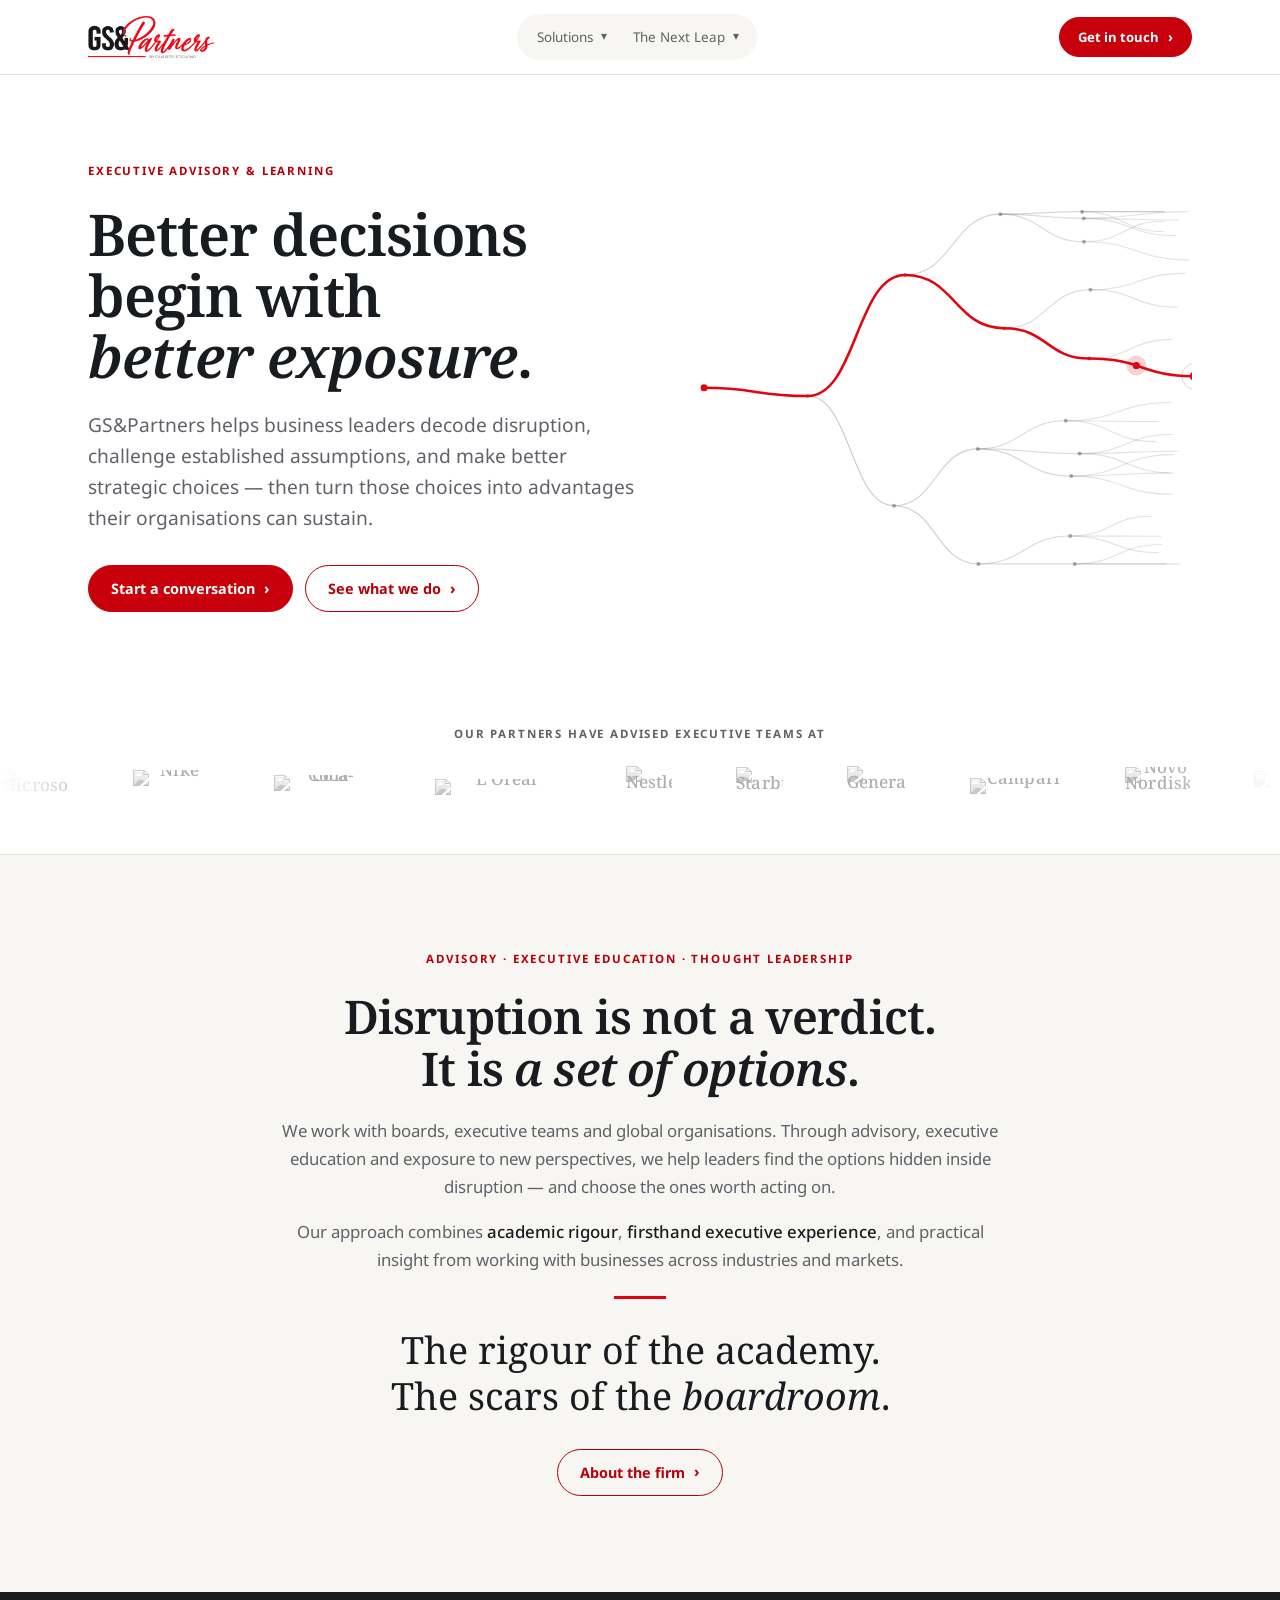
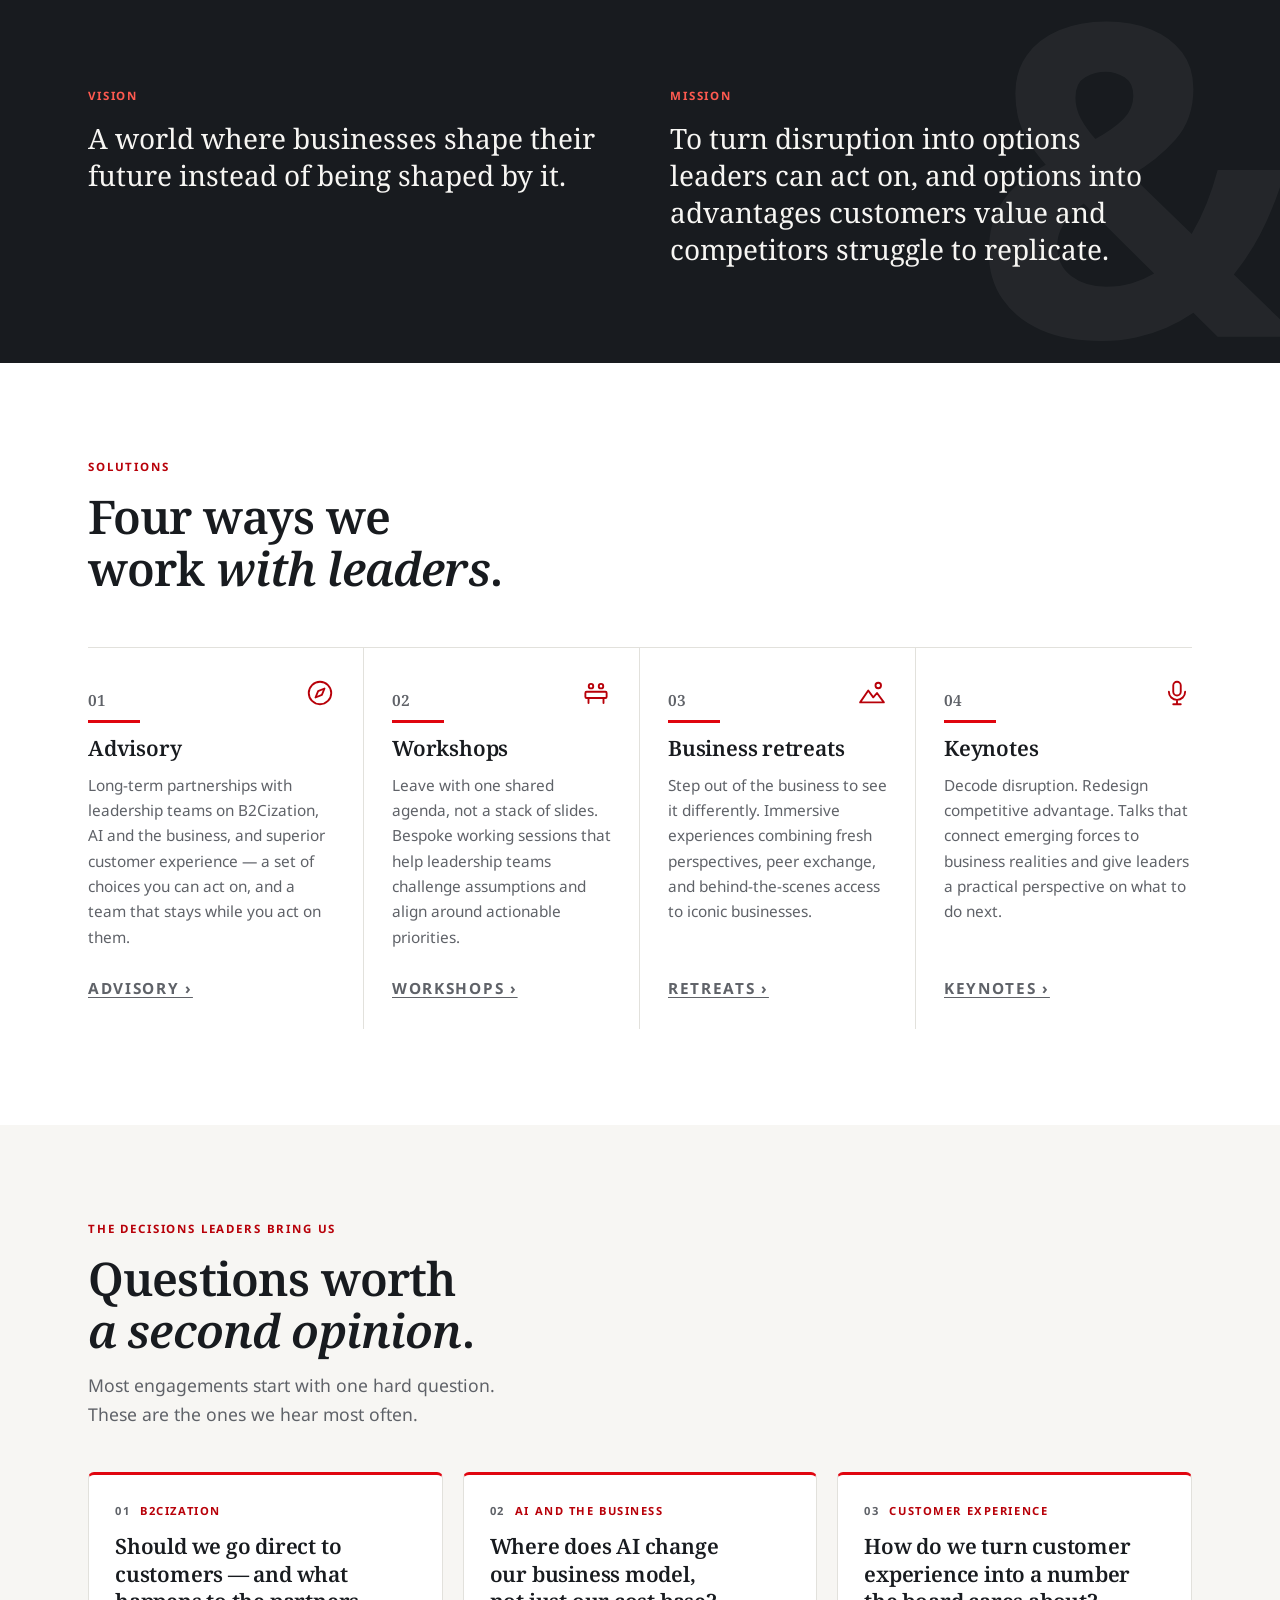
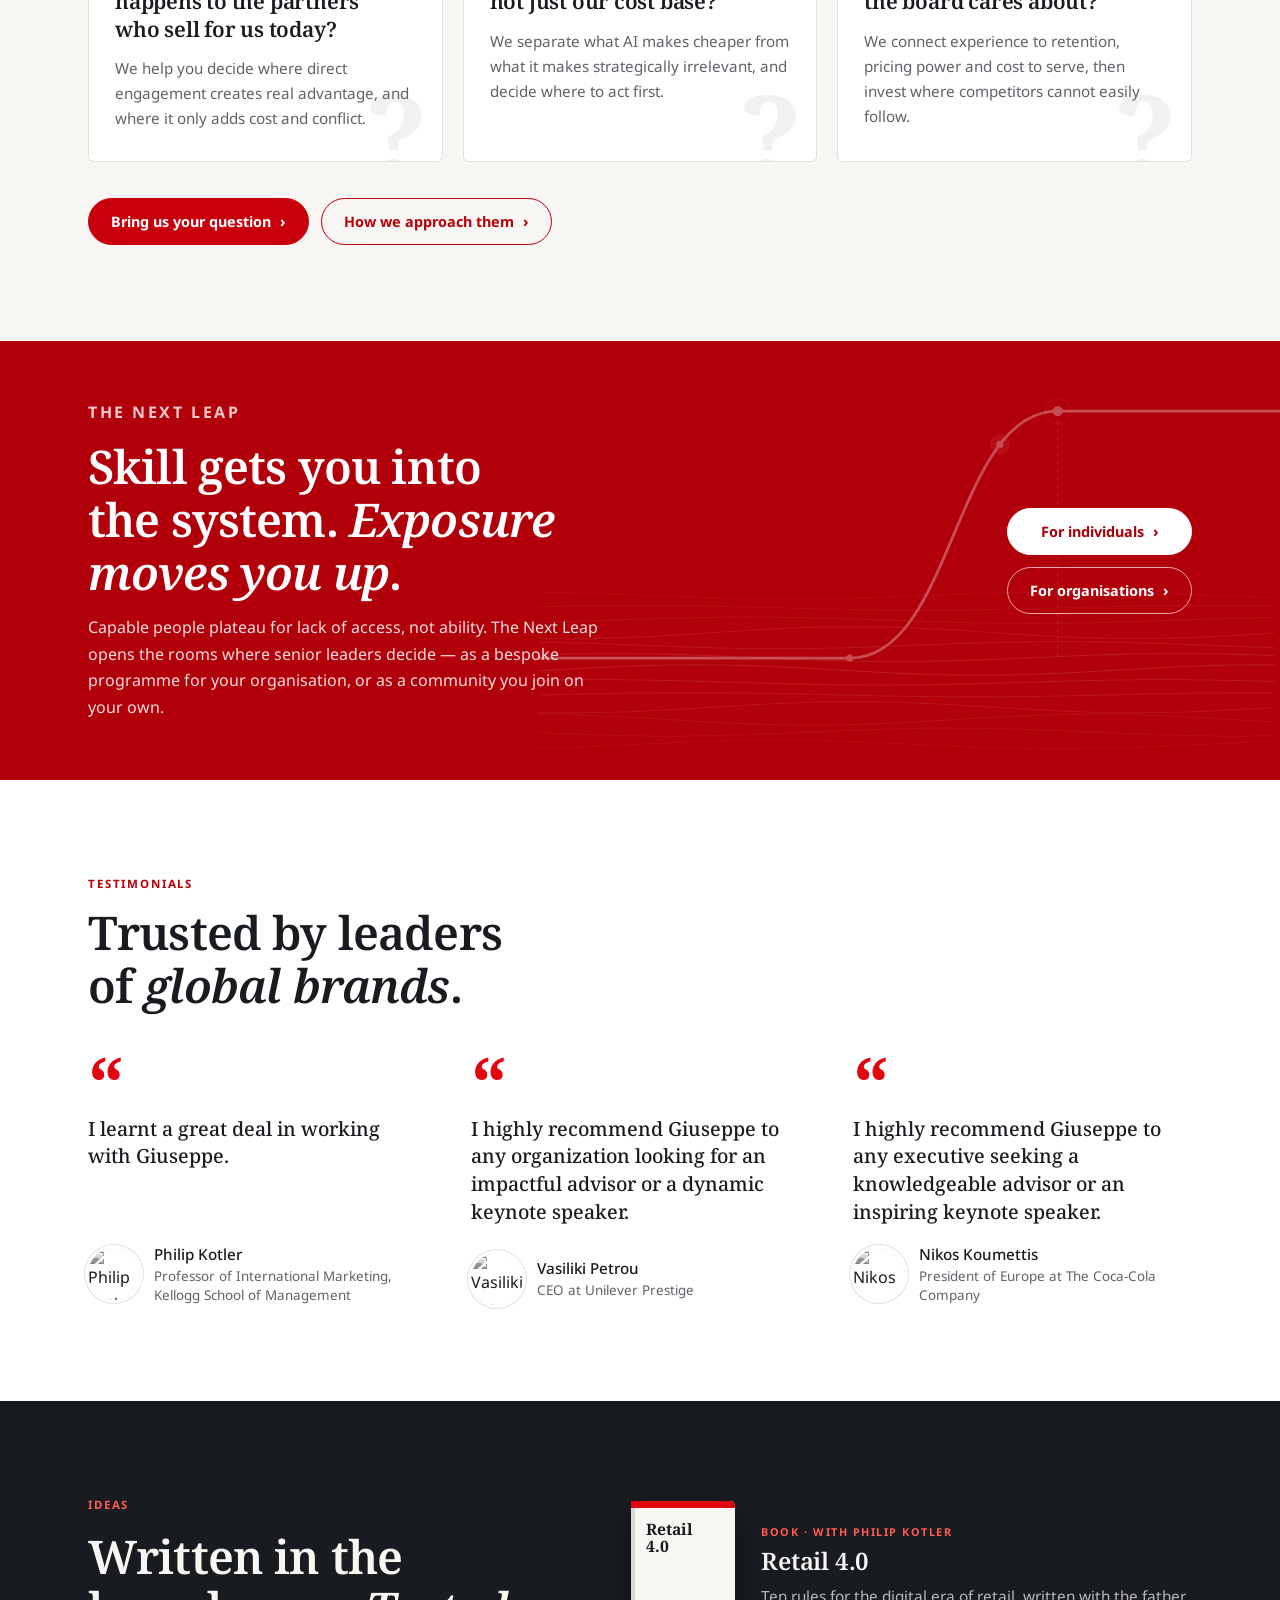
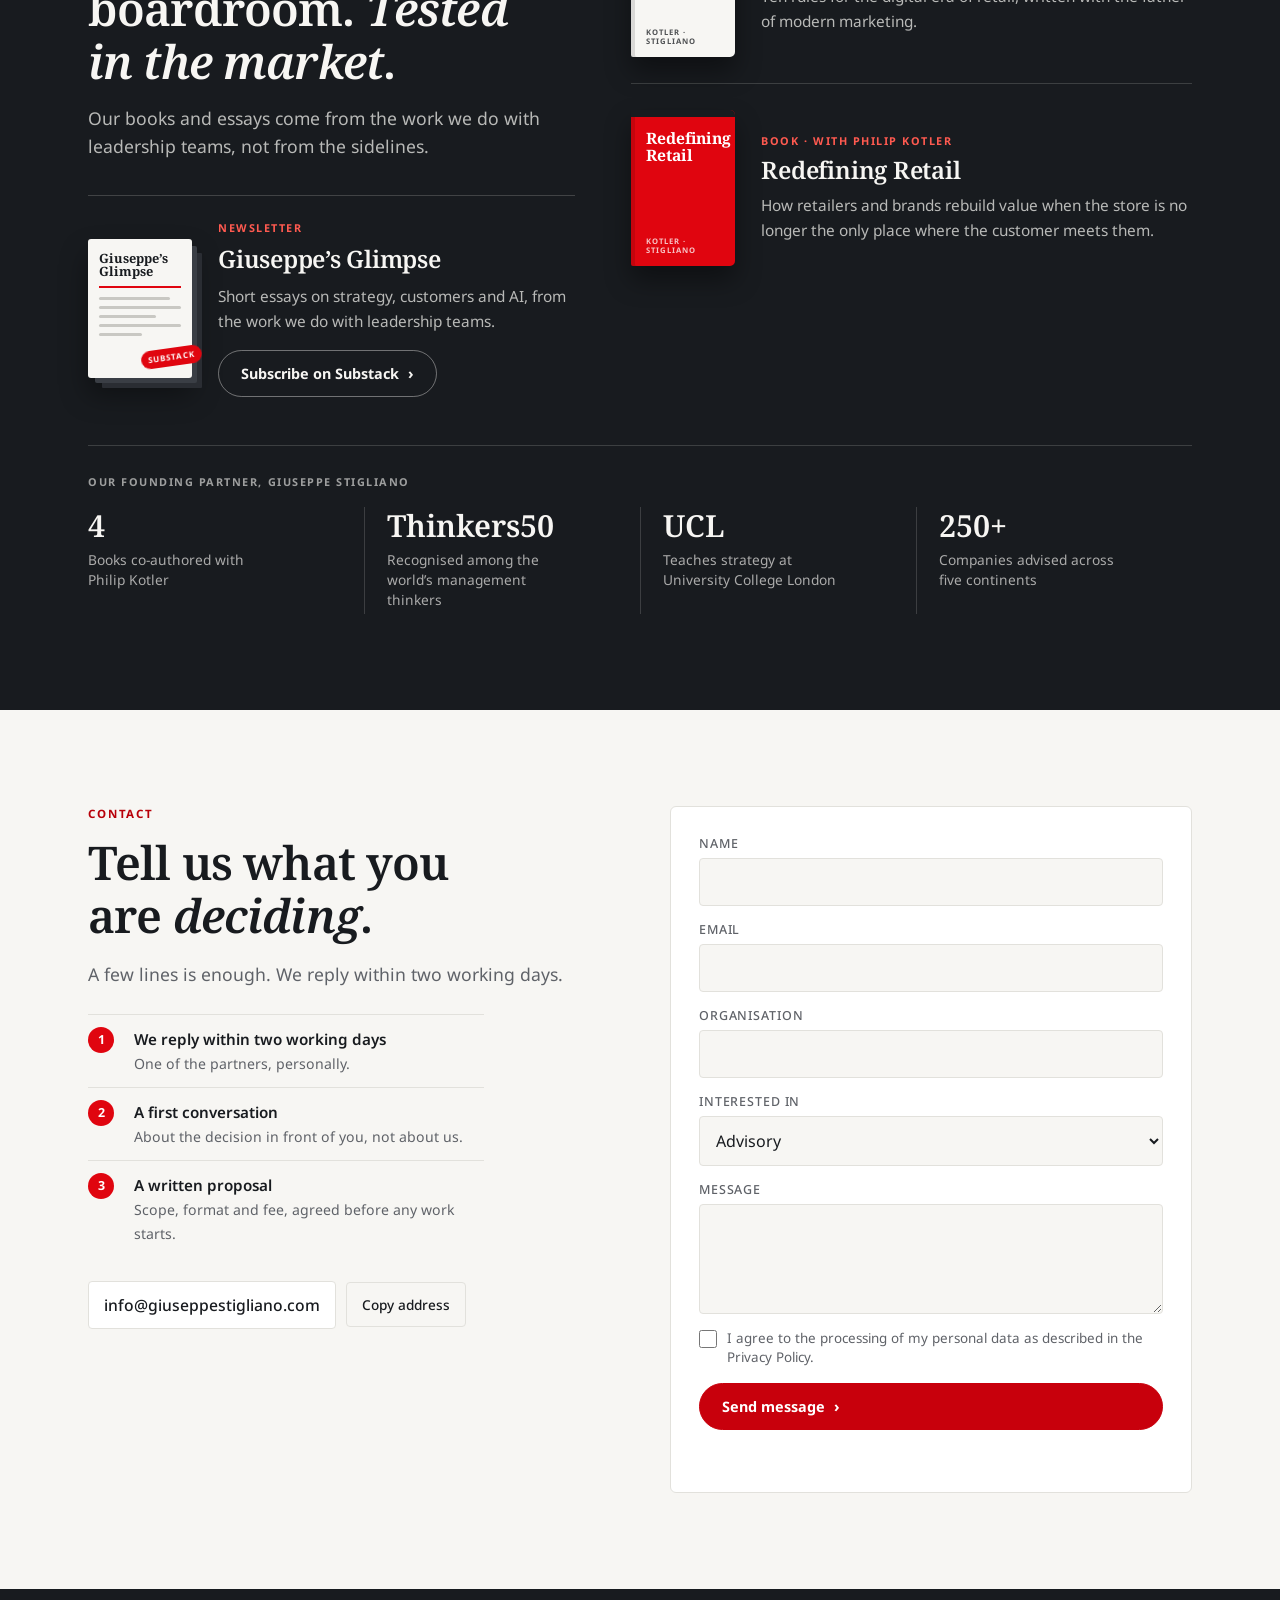
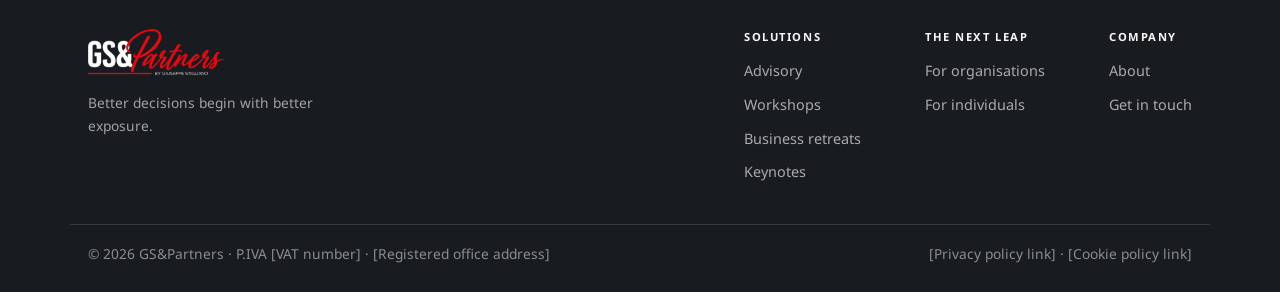
==== commit f117d7b0: "Add files via upload" ====
--- a/index.html
+++ b/index.html
@@ -1,4 +1,9 @@
-<!doctype html><html><head><meta charset=utf8><meta name="robots" content="noindex, nofollow"><meta name=viewport content="width=device-width,initial-scale=1,viewport-fit=cover"><style>:root{color-scheme:light;box-sizing:border-box;padding-top:env(safe-area-inset-top,0px);padding-bottom:env(safe-area-inset-bottom,0px)}html{scroll-padding-top:env(safe-area-inset-top,0px)}body{margin:0;padding:0;font:14px -apple-system,BlinkMacSystemFont,sans-serif;background:#fff;color:#000}img{max-width:100%}[hidden]:not([hidden=until-found i]){display:none!important}</style></head><body>
+<!doctype html>
+<html lang="en">
+<head>
+<meta charset="utf-8">
+<meta name="robots" content="noindex, nofollow">
+<meta name="viewport" content="width=device-width,initial-scale=1,viewport-fit=cover">
 <title>GS&amp;Partners</title>
 <meta name="claude:viewport-fit-sides" content="cover">
 <meta property="og:type" content="website">
@@ -12,14 +17,15 @@
 <link rel="preconnect" href="https://fonts.gstatic.com" crossorigin>
 <link rel="stylesheet" href="https://fonts.googleapis.com/css2?family=Noto+Sans:wght@400;600;700&family=Noto+Serif:wght@400;600;700&display=swap">
 <link rel="stylesheet" href="site.css">
-
+</head>
+<body>
 <header class="top">
   <div class="wrap">
     <a class="mark" href="index.html"><img class="logo-l" src="img/logo-light.webp" width="420" height="140" alt="GS&amp;Partners by Giuseppe Stigliano"><img class="logo-d" src="img/logo-dark.webp" width="420" height="142" alt="GS&amp;Partners by Giuseppe Stigliano"></a>
     <nav id="mainnav" aria-label="Main">
       <div class="navitem">
-        <a class="navlink" href="programmes.html">Programmes</a>
-        <button class="subtoggle" type="button" aria-expanded="false" aria-controls="progmenu"><span aria-hidden="true">&#9662;</span><span class="sr">Programmes menu</span></button>
+        <a class="navlink" href="programmes.html">Solutions</a>
+        <button class="subtoggle" type="button" aria-expanded="false" aria-controls="progmenu"><span aria-hidden="true">&#9662;</span><span class="sr">Solutions menu</span></button>
         <div class="submenu" id="progmenu">
           <a href="advisory.html">Advisory</a>
           <a href="programmes.html#workshops">Workshops</a>
@@ -35,7 +41,6 @@
           <a href="next-leap.html#individuals">For individuals</a>
         </div>
       </div>
-      <a href="about.html">About</a>
     </nav>
     <div class="navcta"><a class="btn sm" href="index.html#contact">Get in touch <span class="ch" aria-hidden="true">&rsaquo;</span></a></div>
     <button class="menubtn" type="button" aria-expanded="false" aria-controls="mainnav"><svg viewBox="0 0 24 24" aria-hidden="true"><path d="M4 7h16M4 12h16M4 17h16"/></svg>Menu</button>
@@ -61,10 +66,10 @@
   <section class="logos" aria-label="Organisations we have worked with">
     <div class="wrap">
       <p class="eyebrow">Our partners have advised executive teams at</p>
-      <ul>
-        <li>Microsoft</li><li>Nike</li><li>Coca-Cola</li><li>L&rsquo;Or&eacute;al</li><li>Nestl&eacute;</li>
-        <li>Starbucks</li><li>Generali</li><li>Campari</li><li>Novo Nordisk</li><li>PwC</li>
-      </ul>
+      <div class="marquee"><div class="track"><ul>
+        <li class="lg"><img src="img/clients/microsoft.webp" alt="Microsoft" width="440" height="273" style="--h:43px" loading="lazy" decoding="async"></li><li class="lg"><img src="img/clients/nike.webp" alt="Nike" width="440" height="230" style="--h:40px" loading="lazy" decoding="async"></li><li class="lg"><img src="img/clients/coca-cola.webp" alt="Coca-Cola" width="440" height="140" style="--h:31px" loading="lazy" decoding="async"></li><li class="lg"><img src="img/clients/loreal.webp" alt="L&rsquo;Or&eacute;al" width="440" height="80" style="--h:23px" loading="lazy" decoding="async"></li><li class="lg"><img src="img/clients/nestle.webp" alt="Nestl&eacute;" width="290" height="300" style="--h:48px" loading="lazy" decoding="async"></li>
+        <li class="lg"><img src="img/clients/starbucks.webp" alt="Starbucks" width="300" height="297" style="--h:46px" loading="lazy" decoding="async"></li><li class="lg"><img src="img/clients/generali.webp" alt="Generali" width="288" height="233" style="--h:48px" loading="lazy" decoding="async"></li><li class="lg"><img src="img/clients/campari.webp" alt="Campari" width="288" height="79" style="--h:25px" loading="lazy" decoding="async"></li><li class="lg"><img src="img/clients/novo-nordisk.webp" alt="Novo Nordisk" width="422" height="300" style="--h:46px" loading="lazy" decoding="async"></li><li class="lg"><img src="img/clients/pwc.webp" alt="PwC" width="440" height="213" style="--h:38px" loading="lazy" decoding="async"></li>
+      </ul></div></div>
     </div>
   </section>
 
@@ -98,7 +103,7 @@
   <section class="band">
     <div class="wrap">
       <div class="head2 wide">
-        <p class="eyebrow">Programmes</p>
+        <p class="eyebrow">Solutions</p>
         <h2>Four ways we work <em>with leaders</em>.</h2>
       </div>
       <div class="cards c4">
@@ -133,25 +138,30 @@
 <section class="band alt" id="work">
     <div class="wrap">
       <div class="head2 wide">
-        <p class="eyebrow">Selected work</p>
-        <h2>Decisions we have <em>helped leaders make</em>.</h2>
-      </div>
-      <div class="cases">
-        <article class="case pending">
-          <p class="sector">[Sector &middot; region]</p>
-          <h3>[The decision at stake, in one line]</h3>
-          <dl><dt>Challenge</dt><dd>[Two lines on the situation the leadership team faced.]</dd><dt>What we did</dt><dd>[Advisory, workshop or programme, and how long.]</dd><dt>Outcome</dt><dd>[A concrete, verifiable result.]</dd></dl>
-        </article>
-        <article class="case pending">
-          <p class="sector">[Sector &middot; region]</p>
-          <h3>[The decision at stake, in one line]</h3>
-          <dl><dt>Challenge</dt><dd>[Two lines on the situation the leadership team faced.]</dd><dt>What we did</dt><dd>[Advisory, workshop or programme, and how long.]</dd><dt>Outcome</dt><dd>[A concrete, verifiable result.]</dd></dl>
-        </article>
-        <article class="case pending">
-          <p class="sector">[Sector &middot; region]</p>
-          <h3>[The decision at stake, in one line]</h3>
-          <dl><dt>Challenge</dt><dd>[Two lines on the situation the leadership team faced.]</dd><dt>What we did</dt><dd>[Advisory, workshop or programme, and how long.]</dd><dt>Outcome</dt><dd>[A concrete, verifiable result.]</dd></dl>
-        </article>
+        <p class="eyebrow">The decisions leaders bring us</p>
+        <h2>Questions worth <em>a second opinion</em>.</h2>
+        <p class="lede">Most engagements start with one hard question. These are the ones we hear most often.</p>
+      </div>
+      <div class="asks">
+        <article class="ask">
+          <p class="asklabel"><span>01</span>B2Cization</p>
+          <h3>Should we go direct to customers &mdash; and what happens to the partners who sell for us today?</h3>
+          <p>We help you decide where direct engagement creates real advantage, and where it only adds cost and conflict.</p>
+        </article>
+        <article class="ask">
+          <p class="asklabel"><span>02</span>AI and the business</p>
+          <h3>Where does AI change our business model, not just our cost base?</h3>
+          <p>We separate what AI makes cheaper from what it makes strategically irrelevant, and decide where to act first.</p>
+        </article>
+        <article class="ask">
+          <p class="asklabel"><span>03</span>Customer experience</p>
+          <h3>How do we turn customer experience into a number the board cares about?</h3>
+          <p>We connect experience to retention, pricing power and cost to serve, then invest where competitors cannot easily follow.</p>
+        </article>
+      </div>
+      <div class="btns" style="margin-top:36px">
+        <a class="btn" href="#contact-advisory">Bring us your question <span class="ch" aria-hidden="true">&rsaquo;</span></a>
+        <a class="btn ghost" href="advisory.html#priorities">How we approach them <span class="ch" aria-hidden="true">&rsaquo;</span></a>
       </div>
     </div>
   </section>
@@ -181,17 +191,17 @@
         <figure>
           <hr class="rule">
           <blockquote>I learnt a great deal in working with Giuseppe.</blockquote>
-          <figcaption><b>Philip Kotler</b><span>S. C. Johnson &amp; Son Distinguished Professor of International Marketing, Kellogg School of Management, Northwestern University</span></figcaption>
+          <figcaption><img class="face" src="img/people/kotler.webp" alt="Philip Kotler" width="160" height="160" loading="lazy" decoding="async"><b>Philip Kotler</b><span>Professor of International Marketing, Kellogg School of Management</span></figcaption>
         </figure>
         <figure>
           <hr class="rule">
           <blockquote>I highly recommend Giuseppe to any organization looking for an impactful advisor or a dynamic keynote speaker.</blockquote>
-          <figcaption><b>Vasiliki Petrou</b><span>CEO at Unilever Prestige</span></figcaption>
+          <figcaption><img class="face" src="img/people/petrou.webp" alt="Vasiliki Petrou" width="160" height="160" loading="lazy" decoding="async"><b>Vasiliki Petrou</b><span>CEO at Unilever Prestige</span></figcaption>
         </figure>
         <figure>
           <hr class="rule">
           <blockquote>I highly recommend Giuseppe to any executive seeking a knowledgeable advisor or an inspiring keynote speaker.</blockquote>
-          <figcaption><b>Nikos Koumettis</b><span>President of Europe at The Coca-Cola Company</span></figcaption>
+          <figcaption><img class="face" src="img/people/koumettis.webp" alt="Nikos Koumettis" width="160" height="160" loading="lazy" decoding="async"><b>Nikos Koumettis</b><span>President of Europe at The Coca-Cola Company</span></figcaption>
         </figure>
       </div>
     </div>
@@ -199,35 +209,53 @@
 
   <section class="band dark" id="ideas">
     <div class="wrap">
-      <div class="head2 wide">
-        <p class="eyebrow">Ideas</p>
-        <h2>Thinking you can read <em>before you hire us</em>.</h2>
-        <p class="lede">Our point of view is public. Judge it before the first meeting.</p>
-      </div>
-      <div class="ideas">
-        <article class="book">
-          <p class="kick">Book &middot; with Philip Kotler</p>
-          <h3>Retail 4.0</h3>
-          <p>Ten rules for the digital era of retail, written with the father of modern marketing.</p>
-        </article>
-        <article class="book">
-          <p class="kick">Book &middot; with Philip Kotler</p>
-          <h3>Redefining Retail</h3>
-          <p>How retailers and brands rebuild value when the store is no longer the only place where the customer meets them.</p>
-        </article>
-        <article class="book news">
-          <p class="kick">Newsletter</p>
-          <h3>Giuseppe&rsquo;s Glimpse</h3>
-          <p>Short essays on strategy, customers and AI, from the work we do with leadership teams.</p>
-          <p class="tag"><a href="https://giuseppesglimpse.substack.com/">Read and subscribe &rsaquo;</a></p>
-        </article>
-      </div>
-      <ul class="creds">
-        <li><b>Thinkers50</b><span>Recognised business thinker</span></li>
-        <li><b>UCL</b><span>Teaches strategy</span></li>
-        <li><b>5 continents</b><span>Keynote stages</span></li>
-        <li><b>250+</b><span>Companies advised</span></li>
-      </ul>
+      <div class="ideas2">
+        <div class="ideas-lead">
+          <p class="eyebrow">Ideas</p>
+          <h2>Written in the boardroom. <em>Tested in the market</em>.</h2>
+          <p class="lede">Our books and essays come from the work we do with leadership teams, not from the sidelines.</p>
+          <div class="newsletter">
+            <div class="issue" aria-hidden="true">
+              <span class="im">Giuseppe&rsquo;s<br>Glimpse</span>
+              <span class="il w1"></span><span class="il"></span><span class="il w2"></span><span class="il"></span><span class="il w3"></span>
+              <span class="is">Substack</span>
+            </div>
+            <div class="ntext">
+            <p class="kick">Newsletter</p>
+            <h3>Giuseppe&rsquo;s Glimpse</h3>
+            <p>Short essays on strategy, customers and AI, from the work we do with leadership teams.</p>
+            <a class="btn onband" href="https://giuseppesglimpse.substack.com/">Subscribe on Substack <span class="ch" aria-hidden="true">&rsaquo;</span></a>
+            </div>
+          </div>
+        </div>
+        <ul class="shelf" aria-label="Books">
+          <li>
+            <div class="cover" aria-hidden="true"><span class="ct">Retail<br>4.0</span><span class="ca">Kotler &middot; Stigliano</span></div>
+            <div class="binfo">
+              <p class="kick">Book &middot; with Philip Kotler</p>
+              <h3>Retail 4.0</h3>
+              <p>Ten rules for the digital era of retail, written with the father of modern marketing.</p>
+            </div>
+          </li>
+          <li>
+            <div class="cover alt" aria-hidden="true"><span class="ct">Redefining<br>Retail</span><span class="ca">Kotler &middot; Stigliano</span></div>
+            <div class="binfo">
+              <p class="kick">Book &middot; with Philip Kotler</p>
+              <h3>Redefining Retail</h3>
+              <p>How retailers and brands rebuild value when the store is no longer the only place where the customer meets them.</p>
+            </div>
+          </li>
+        </ul>
+      </div>
+      <div class="credwrap">
+        <p class="credlabel">Our founding partner, Giuseppe Stigliano</p>
+        <ul class="creds">
+          <li><b>4</b><span>Books co-authored with Philip&nbsp;Kotler</span></li>
+          <li><b>Thinkers50</b><span>Recognised among the world&rsquo;s management thinkers</span></li>
+          <li><b>UCL</b><span>Teaches strategy at University College London</span></li>
+          <li><b>250+</b><span>Companies advised across five continents</span></li>
+        </ul>
+      </div>
     </div>
   </section>
 
@@ -243,7 +271,7 @@
           <li><b>A written proposal</b><span>Scope, format and fee, agreed before any work starts.</span></li>
         </ol>
         <div class="addr">
-          <code id="email">ivan@giuseppestigliano.com</code>
+          <code id="email">info@giuseppestigliano.com</code>
           <button type="button" id="copy">Copy address</button>
         </div>
       </div>
@@ -268,12 +296,24 @@
     <a class="mark" href="index.html"><img class="logo-l" src="img/logo-light.webp" width="420" height="140" alt="GS&amp;Partners by Giuseppe Stigliano"><img class="logo-d" src="img/logo-dark.webp" width="420" height="142" alt="GS&amp;Partners by Giuseppe Stigliano"></a>
     <p class="tagline">Better decisions begin with better exposure.</p>
   </div>
-  <nav class="fnav" aria-label="Footer">
-    <a href="advisory.html">Advisory</a>
-    <a href="programmes.html">Programmes</a>
-    <a href="next-leap.html">The Next Leap</a>
-    <a href="about.html">About</a>
-    <a href="index.html#contact">Get in touch</a>
+  <nav class="fcols" aria-label="Footer">
+    <div class="fcol">
+      <p class="fhead"><a href="programmes.html">Solutions</a></p>
+      <a href="advisory.html">Advisory</a>
+      <a href="programmes.html#workshops">Workshops</a>
+      <a href="programmes.html#retreats">Business retreats</a>
+      <a href="programmes.html#keynotes">Keynotes</a>
+    </div>
+    <div class="fcol">
+      <p class="fhead"><a href="next-leap.html">The Next Leap</a></p>
+      <a href="next-leap.html#organisations">For organisations</a>
+      <a href="next-leap.html#individuals">For individuals</a>
+    </div>
+    <div class="fcol">
+      <p class="fhead">Company</p>
+      <a href="about.html">About</a>
+      <a href="index.html#contact">Get in touch</a>
+    </div>
   </nav>
 </div>
 <div class="wrap fbottom"><span>&copy; 2026 GS&amp;Partners &middot; P.IVA [VAT number] &middot; [Registered office address]</span><span class="legal">[Privacy policy link] &middot; [Cookie policy link]</span></div>
@@ -287,7 +327,9 @@
     function fallback(){var r=document.createRange();r.selectNodeContents(email);var s=getSelection();s.removeAllRanges();s.addRange(r);copy.textContent="Press copy"}
     try{navigator.clipboard.writeText(email.textContent).then(done,fallback)}catch(e){fallback()}
   });}
-  var topicSel=document.getElementById("topic"); try{var q=(location.hash.match(/^#contact-(.+)$/)||[])[1]; if(q){[].forEach.call(topicSel.options,function(o){if(o.text.toLowerCase().replace(/\s+/g,"-")===q)topicSel.value=o.value;}); var ct=document.getElementById("contact"); if(ct) ct.scrollIntoView();}}catch(e){}
+  var topicSel=document.getElementById("topic");
+  function preselect(){try{var q=(location.hash.match(/^#contact-(.+)$/)||[])[1]; if(q){[].forEach.call(topicSel.options,function(o){if(o.text.toLowerCase().replace(/\s+/g,"-")===q)topicSel.value=o.value;}); var ct=document.getElementById("contact"); if(ct) ct.scrollIntoView({behavior:"smooth"});}}catch(e){}}
+  preselect(); window.addEventListener("hashchange",preselect);
   var f=document.getElementById("f");
   if(f){f.addEventListener("submit",function(e){
     e.preventDefault();
@@ -457,5 +499,8 @@
   els.forEach(function(el){io.observe(el);});
 })();
 </script>
-
-</body></html>+<script>
+(function(){var t=document.querySelector(".logos .track");if(!t)return;var ul=t.querySelector("ul");var c=ul.cloneNode(true);c.setAttribute("aria-hidden","true");[].forEach.call(c.querySelectorAll("img"),function(i){i.alt="";});t.appendChild(c);t.classList.add("run");})();
+</script>
+</body>
+</html>
--- a/site.css
+++ b/site.css
@@ -500,3 +500,140 @@
 .letter .sign{display:flex;flex-direction:column;gap:2px;margin-top:6px;padding-left:16px;border-left:3px solid var(--red)}
 .letter .sign b{color:var(--on-band);font-weight:600}
 .letter .sign span{font-size:.85rem}
+/* closing call to action: brand red, so it never merges with the dark footer */
+.cta.dark{background:var(--red-deep);color:#fff}
+.cta.dark .eyebrow{color:#fff;opacity:.78}
+.cta.dark .lede{color:rgba(255,255,255,.86)}
+.cta.dark .btn{background:#fff;color:#a8000a;border-color:#fff}
+.cta.dark .btn:hover{background:#f3eceb;border-color:#f3eceb;color:#8e0008}
+
+/* ideas: lead + newsletter left, bookshelf right */
+.ideas2{display:grid;grid-template-columns:minmax(0,1fr) minmax(0,1.15fr);gap:56px;align-items:start}
+.ideas-lead{display:flex;flex-direction:column;gap:16px;min-width:0}
+.newsletter{margin-top:18px;padding-top:24px;border-top:1px solid color-mix(in srgb,var(--on-band) 18%,transparent);display:flex;flex-direction:column;gap:10px;align-items:flex-start}
+.newsletter h3{font-size:1.5rem}
+.newsletter p{color:color-mix(in srgb,var(--on-band) 72%,transparent);font-size:.96rem;max-width:44ch}
+.newsletter .btn{margin-top:6px}
+.kick{font:700 .68rem/1.4 var(--body);letter-spacing:.14em;text-transform:uppercase;color:var(--red-bright)}
+.shelf{list-style:none;margin:0;padding:0;display:flex;flex-direction:column}
+.shelf li{display:grid;grid-template-columns:104px minmax(0,1fr);gap:26px;align-items:center;padding:26px 0;border-bottom:1px solid color-mix(in srgb,var(--on-band) 16%,transparent)}
+.shelf li:first-child{padding-top:4px}
+.shelf li:last-child{border-bottom:0}
+.binfo{display:flex;flex-direction:column;gap:8px;min-width:0}
+.binfo h3{font-size:1.5rem}
+.binfo p:not(.kick){color:color-mix(in srgb,var(--on-band) 72%,transparent);font-size:.96rem}
+.cover{aspect-ratio:2/3;width:104px;background:#f7f6f3;color:#181b1f;border-radius:2px 5px 5px 2px;padding:14px 11px 11px 15px;display:flex;flex-direction:column;justify-content:space-between;position:relative;box-shadow:0 14px 26px rgba(0,0,0,.4),inset 4px 0 0 rgba(0,0,0,.12)}
+.cover::before{content:"";position:absolute;left:0;right:0;top:0;height:7px;background:#e0050f;border-radius:0 5px 0 0}
+.cover.alt{background:#e0050f;color:#fff}
+.cover.alt::before{background:#181b1f}
+.cover .ct{font:700 .98rem/1.05 var(--display);letter-spacing:-.01em;margin-top:6px}
+.cover .ca{font:700 .48rem/1.3 var(--body);letter-spacing:.12em;text-transform:uppercase;opacity:.75}
+@media (prefers-reduced-motion:no-preference){
+  .cover{transition:transform .35s cubic-bezier(.2,.7,.2,1)}
+  .shelf li:hover .cover{transform:translateY(-4px) rotate(-2deg)}
+}
+@media (max-width:860px){
+  .ideas2{grid-template-columns:minmax(0,1fr);gap:36px}
+  .shelf li{grid-template-columns:78px minmax(0,1fr);gap:18px;padding:20px 0}
+  .cover{width:78px;padding:10px 8px 8px 11px}
+  .cover .ct{font-size:.78rem}
+  .cover .ca{font-size:.4rem}
+}
+.newsletter .kick{color:var(--red-bright);font-size:.68rem}
+
+/* newsletter: drawn "issue" beside the text, same scale as the book covers */
+.newsletter{display:grid;grid-template-columns:104px minmax(0,1fr);gap:26px;align-items:center}
+.ntext{display:flex;flex-direction:column;gap:10px;align-items:flex-start;min-width:0}
+.issue{width:104px;aspect-ratio:3/4;background:#f7f6f3;color:#181b1f;border-radius:3px;padding:13px 11px;display:flex;flex-direction:column;gap:6px;position:relative;
+  box-shadow:6px 6px 0 -1px #3a3e45,12px 12px 0 -2px #2a2d33,0 16px 28px rgba(0,0,0,.4)}
+.issue .im{font:700 .8rem/1.05 var(--display);padding-bottom:7px;margin-bottom:3px;border-bottom:2px solid #e0050f}
+.issue .il{display:block;height:3px;border-radius:2px;background:#c9c8c3;width:100%}
+.issue .il.w1{width:86%}.issue .il.w2{width:70%}.issue .il.w3{width:52%}
+.issue .is{position:absolute;right:-10px;bottom:12px;background:#e0050f;color:#fff;font:700 .5rem/1 var(--body);letter-spacing:.12em;text-transform:uppercase;padding:5px 7px;border-radius:999px;transform:rotate(-8deg)}
+@media (prefers-reduced-motion:no-preference){
+  .issue{transition:transform .35s cubic-bezier(.2,.7,.2,1)}
+  .newsletter:hover .issue{transform:translateY(-4px) rotate(2deg)}
+}
+@media (max-width:860px){.newsletter{grid-template-columns:78px minmax(0,1fr);gap:18px}.issue{width:78px;padding:9px 8px}.issue .im{font-size:.62rem}}
+
+/* founder credentials under Ideas */
+.credwrap{margin-top:48px;padding-top:28px;border-top:1px solid color-mix(in srgb,var(--on-band) 16%,transparent)}
+.credlabel{font:700 .68rem/1.4 var(--body);letter-spacing:.14em;text-transform:uppercase;color:color-mix(in srgb,var(--on-band) 60%,transparent)}
+.credwrap .creds{margin:18px 0 0;padding:0;border:0;gap:0}
+.credwrap .creds li{padding:4px 22px;border-left:1px solid color-mix(in srgb,var(--on-band) 16%,transparent);gap:8px}
+.credwrap .creds li:first-child{padding-left:0;border-left:0}
+.credwrap .creds b{font:600 1.9rem/1 var(--display);color:var(--on-band)}
+.credwrap .creds span{font-size:.86rem;line-height:1.45;color:color-mix(in srgb,var(--on-band) 66%,transparent);max-width:22ch}
+@media (max-width:860px){
+  .credwrap .creds{gap:22px 0}
+  .credwrap .creds li:nth-child(odd){padding-left:0;border-left:0}
+}
+
+/* client logos: uniform, muted until hover */
+.logos ul{align-items:center}
+.logos li.lg{line-height:0}
+.logos li.lg img{height:46px;width:auto;display:block;filter:grayscale(1);opacity:.6;transition:filter .25s ease,opacity .25s ease}
+.logos li.lg:hover img{filter:none;opacity:1}
+@media (prefers-color-scheme:dark){:root:not([data-theme="light"]) .logos li.lg img{filter:grayscale(1) brightness(1.8);opacity:.7}}
+:root[data-theme="dark"] .logos li.lg img{filter:grayscale(1) brightness(1.8);opacity:.7}
+@media (max-width:680px){.logos li.lg img{height:38px}}
+@media (max-width:680px){.logos li.lg img{height:auto!important;max-height:38px}}
+.logos ul{gap:18px 34px}
+
+/* logo sizing via one variable, scaled down on phones */
+.logos li.lg img{height:var(--h,40px)!important;max-height:none}
+@media (max-width:680px){.logos li.lg img{height:calc(var(--h,40px) * .74)!important}.logos ul{gap:16px 24px}}
+/* dark theme: invert so black marks stay visible */
+@media (prefers-color-scheme:dark){:root:not([data-theme="light"]) .logos li.lg img{filter:grayscale(1) invert(1);opacity:.62}}
+:root[data-theme="dark"] .logos li.lg img{filter:grayscale(1) invert(1);opacity:.62}
+@media (prefers-color-scheme:dark){:root:not([data-theme="light"]) .logos li.lg:hover img{filter:grayscale(1) invert(1);opacity:.95}}
+:root[data-theme="dark"] .logos li.lg:hover img{filter:grayscale(1) invert(1);opacity:.95}
+.logos .eyebrow{text-align:center}
+
+/* client logos: one continuous scrolling row */
+.logos .wrap{max-width:none;padding-inline:0}
+.marquee{width:100%;overflow:hidden;-webkit-mask-image:linear-gradient(90deg,transparent,#000 9%,#000 91%,transparent);mask-image:linear-gradient(90deg,transparent,#000 9%,#000 91%,transparent)}
+.marquee .track{display:flex;width:max-content}
+.marquee ul{display:flex;flex-wrap:nowrap!important;justify-content:flex-start;align-items:center;gap:0!important;margin:0;padding:6px 0}
+.marquee li{flex:none;margin-right:64px}
+.marquee .track.run{animation:logos-scroll 38s linear infinite}
+.marquee:hover .track{animation-play-state:paused}
+@keyframes logos-scroll{to{transform:translateX(-50%)}}
+@media (max-width:680px){.marquee li{margin-right:40px}.marquee .track.run{animation-duration:30s}}
+@media (prefers-reduced-motion:reduce){
+  .marquee{overflow-x:auto;-webkit-mask-image:none;mask-image:none}
+  .marquee .track.run{animation:none}
+  .marquee ul[aria-hidden]{display:none}
+}
+.logos .eyebrow{padding-inline:max(18px,env(safe-area-inset-left,0px)) max(18px,env(safe-area-inset-right,0px))}
+
+/* decisions leaders bring us */
+.asks{display:grid;grid-template-columns:repeat(3,minmax(0,1fr));gap:20px;margin-top:44px}
+.ask{background:var(--paper);border:1px solid var(--line);border-top:3px solid var(--red);border-radius:6px;padding:28px 26px 30px;display:flex;flex-direction:column;gap:14px;min-width:0;position:relative;overflow:hidden}
+.ask::after{content:"?";position:absolute;right:14px;bottom:-34px;font:700 9rem/1 var(--display);color:var(--line);opacity:.7;pointer-events:none}
+.asklabel{display:flex;gap:10px;align-items:baseline;font:700 .7rem/1.4 var(--body);letter-spacing:.14em;text-transform:uppercase;color:var(--red-ink)}
+.asklabel span{color:var(--muted);font-variant-numeric:tabular-nums}
+.ask h3{font-size:1.32rem;line-height:1.3;position:relative;z-index:1}
+.ask p:not(.asklabel){color:var(--muted);font-size:.95rem;position:relative;z-index:1;max-width:36ch}
+@media (prefers-reduced-motion:no-preference){.ask{transition:transform .3s cubic-bezier(.2,.7,.2,1),box-shadow .3s ease}.ask:hover{transform:translateY(-4px);box-shadow:0 14px 30px rgba(24,27,31,.08)}}
+@media (max-width:960px){.asks{grid-template-columns:minmax(0,1fr)}}
+.ask::after{font-size:7rem;bottom:-28px;opacity:.45}
+
+/* testimonial headshots */
+.quotes figcaption{display:grid;grid-template-columns:52px minmax(0,1fr);column-gap:14px;row-gap:3px;align-items:center}
+.quotes figcaption .face{grid-row:1 / span 2;width:52px;height:52px;border-radius:50%;object-fit:cover;filter:grayscale(1);box-shadow:0 0 0 3px var(--paper),0 0 0 4px var(--line)}
+.quotes figcaption b{align-self:end}
+.quotes figcaption span{align-self:start}
+@media (prefers-reduced-motion:no-preference){.quotes figure .face{transition:filter .3s ease}.quotes figure:hover .face{filter:none}}
+
+/* footer: sitemap columns */
+footer .wrap:not(.fbottom){grid-template-columns:minmax(0,1fr) auto;gap:40px}
+.fcols{display:grid;grid-template-columns:repeat(3,auto);gap:22px 64px;background:none;padding:0;border-radius:0}
+.fcol{display:flex;flex-direction:column;gap:10px;min-width:0}
+.fhead{font:700 .7rem/1.4 var(--body);letter-spacing:.14em;text-transform:uppercase;color:var(--on-band);margin-bottom:4px}
+.fhead a{color:inherit;text-decoration:none;padding:0}
+footer .fcol>a{color:color-mix(in srgb,var(--on-band) 66%,transparent);font-size:.9rem;text-decoration:none;padding:0;background:none;border-radius:0}
+footer .fcol>a:hover{color:var(--on-band);background:none}
+@media (max-width:860px){footer .wrap:not(.fbottom){grid-template-columns:minmax(0,1fr)}.fcols{grid-template-columns:repeat(3,minmax(0,1fr));gap:28px 20px}}
+@media (max-width:480px){.fcols{grid-template-columns:repeat(2,minmax(0,1fr))}}
+footer .fhead a,footer nav .fhead a{font:inherit;letter-spacing:inherit;color:inherit;padding:0;background:none}
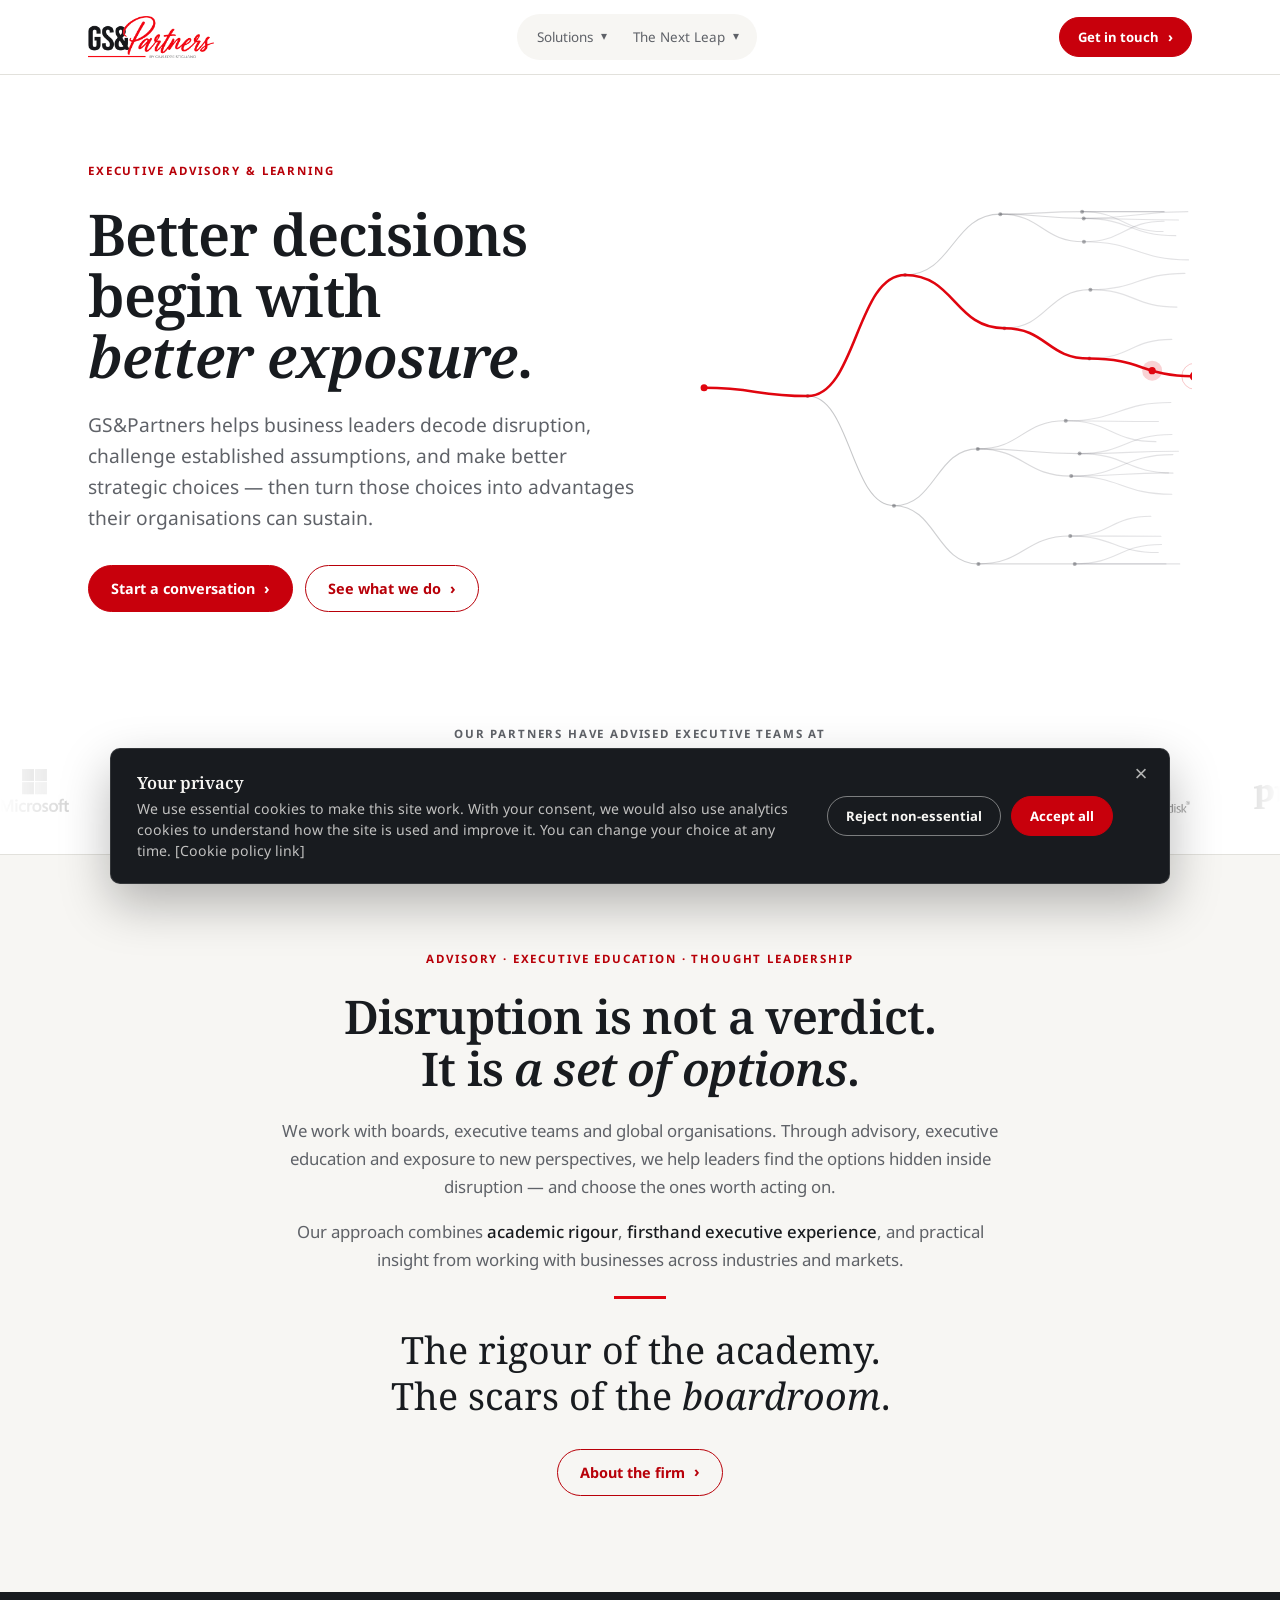
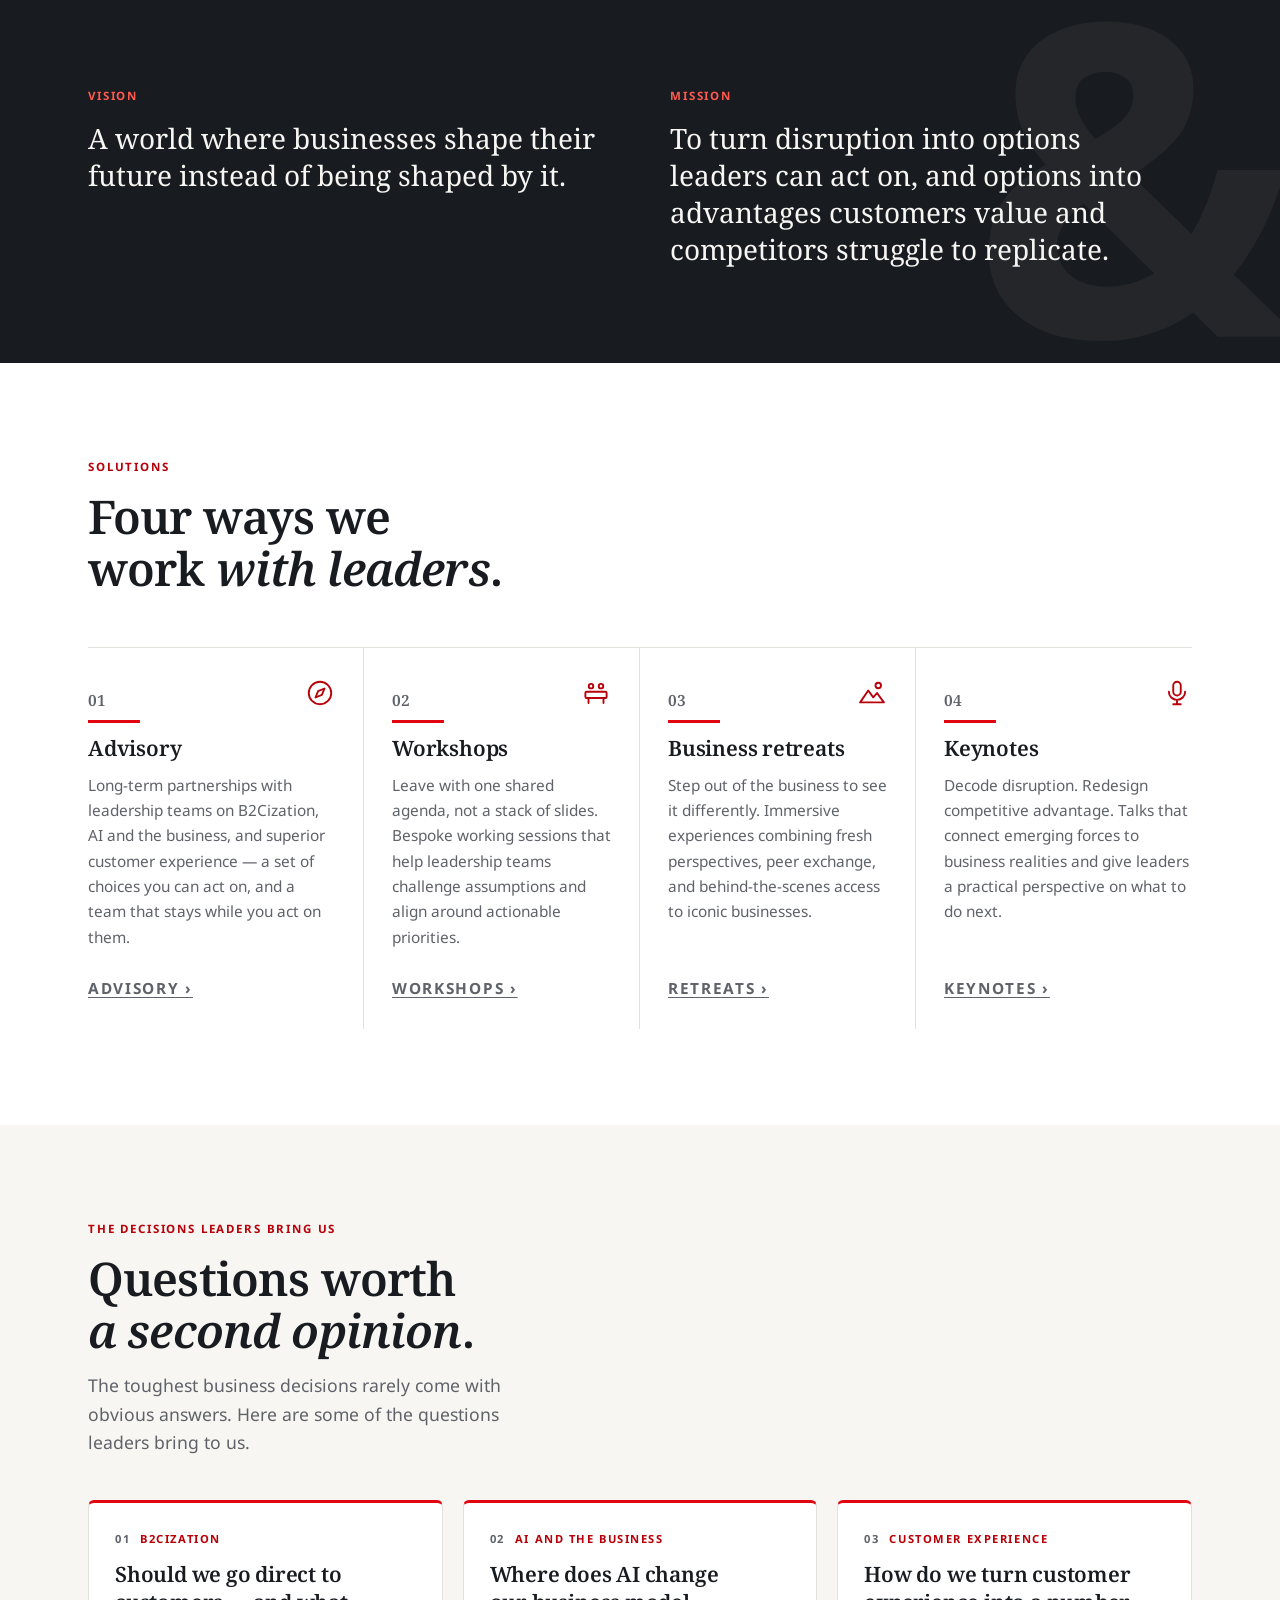
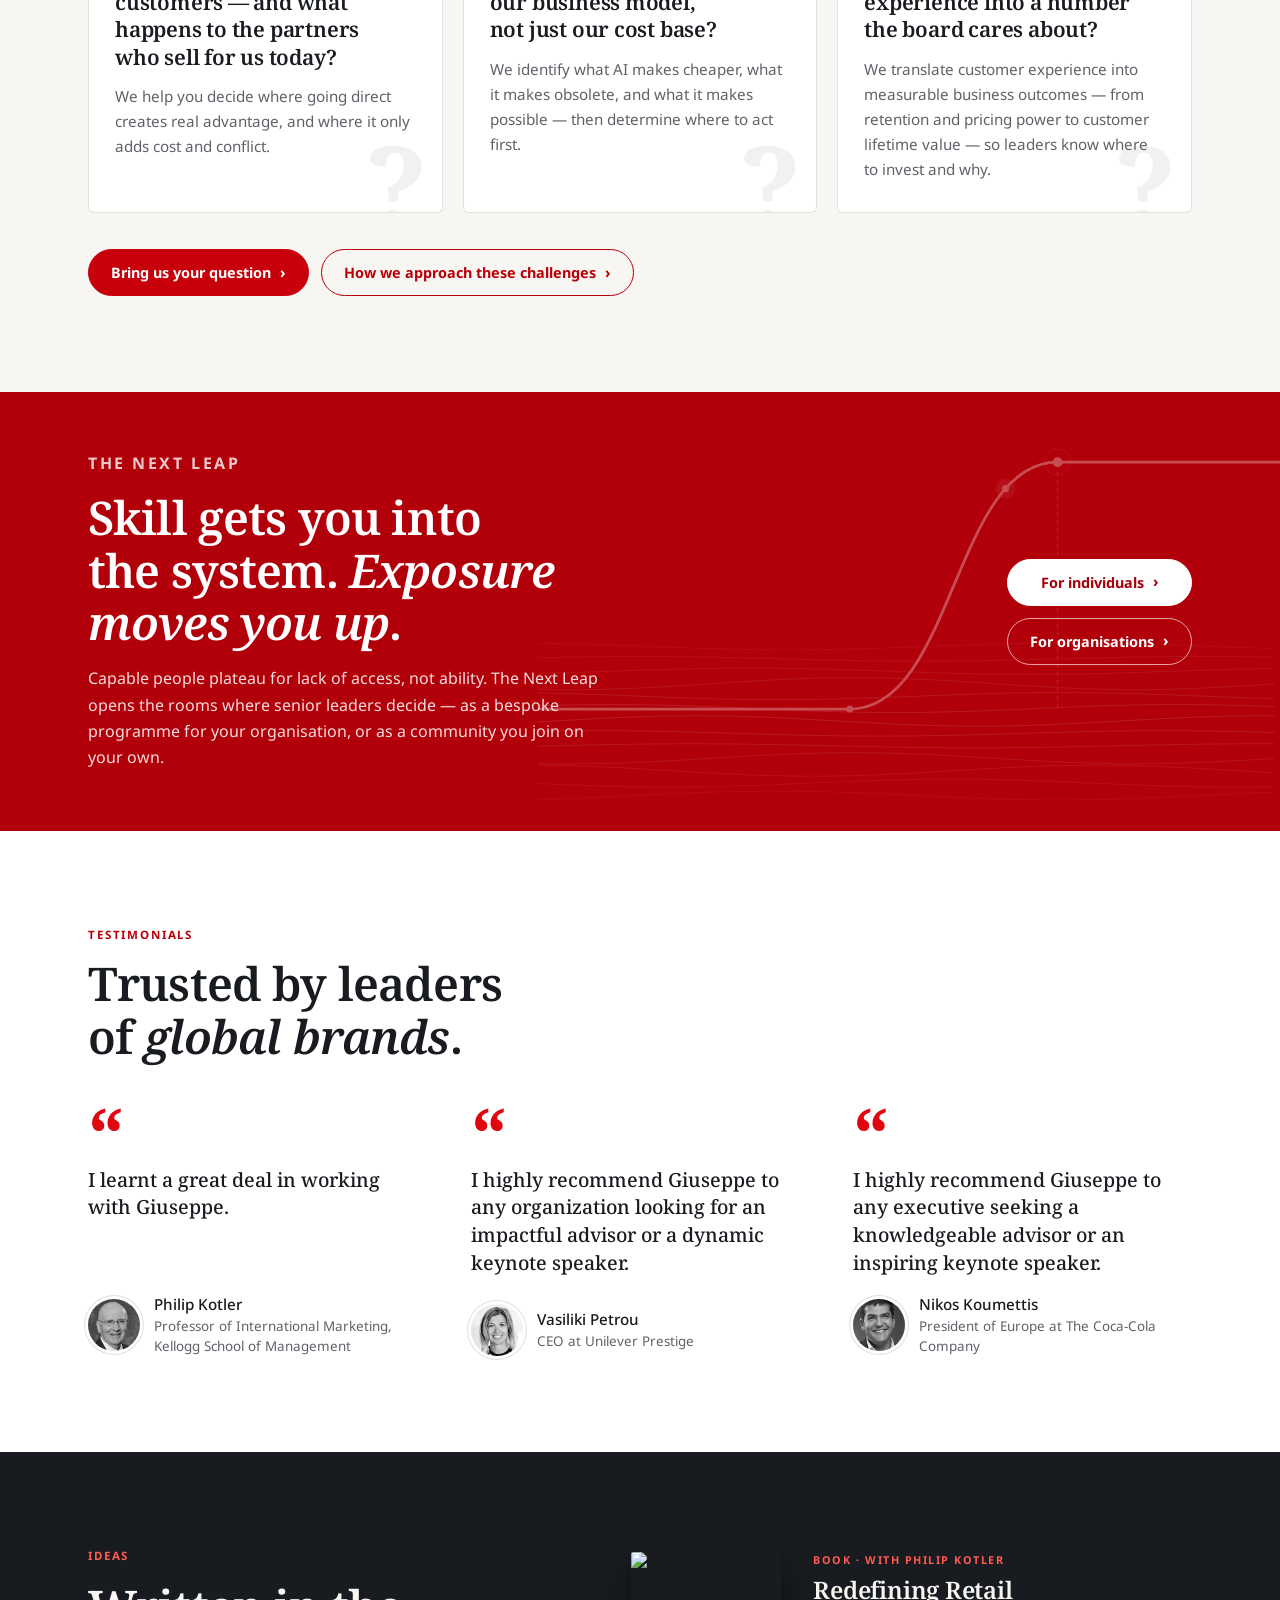
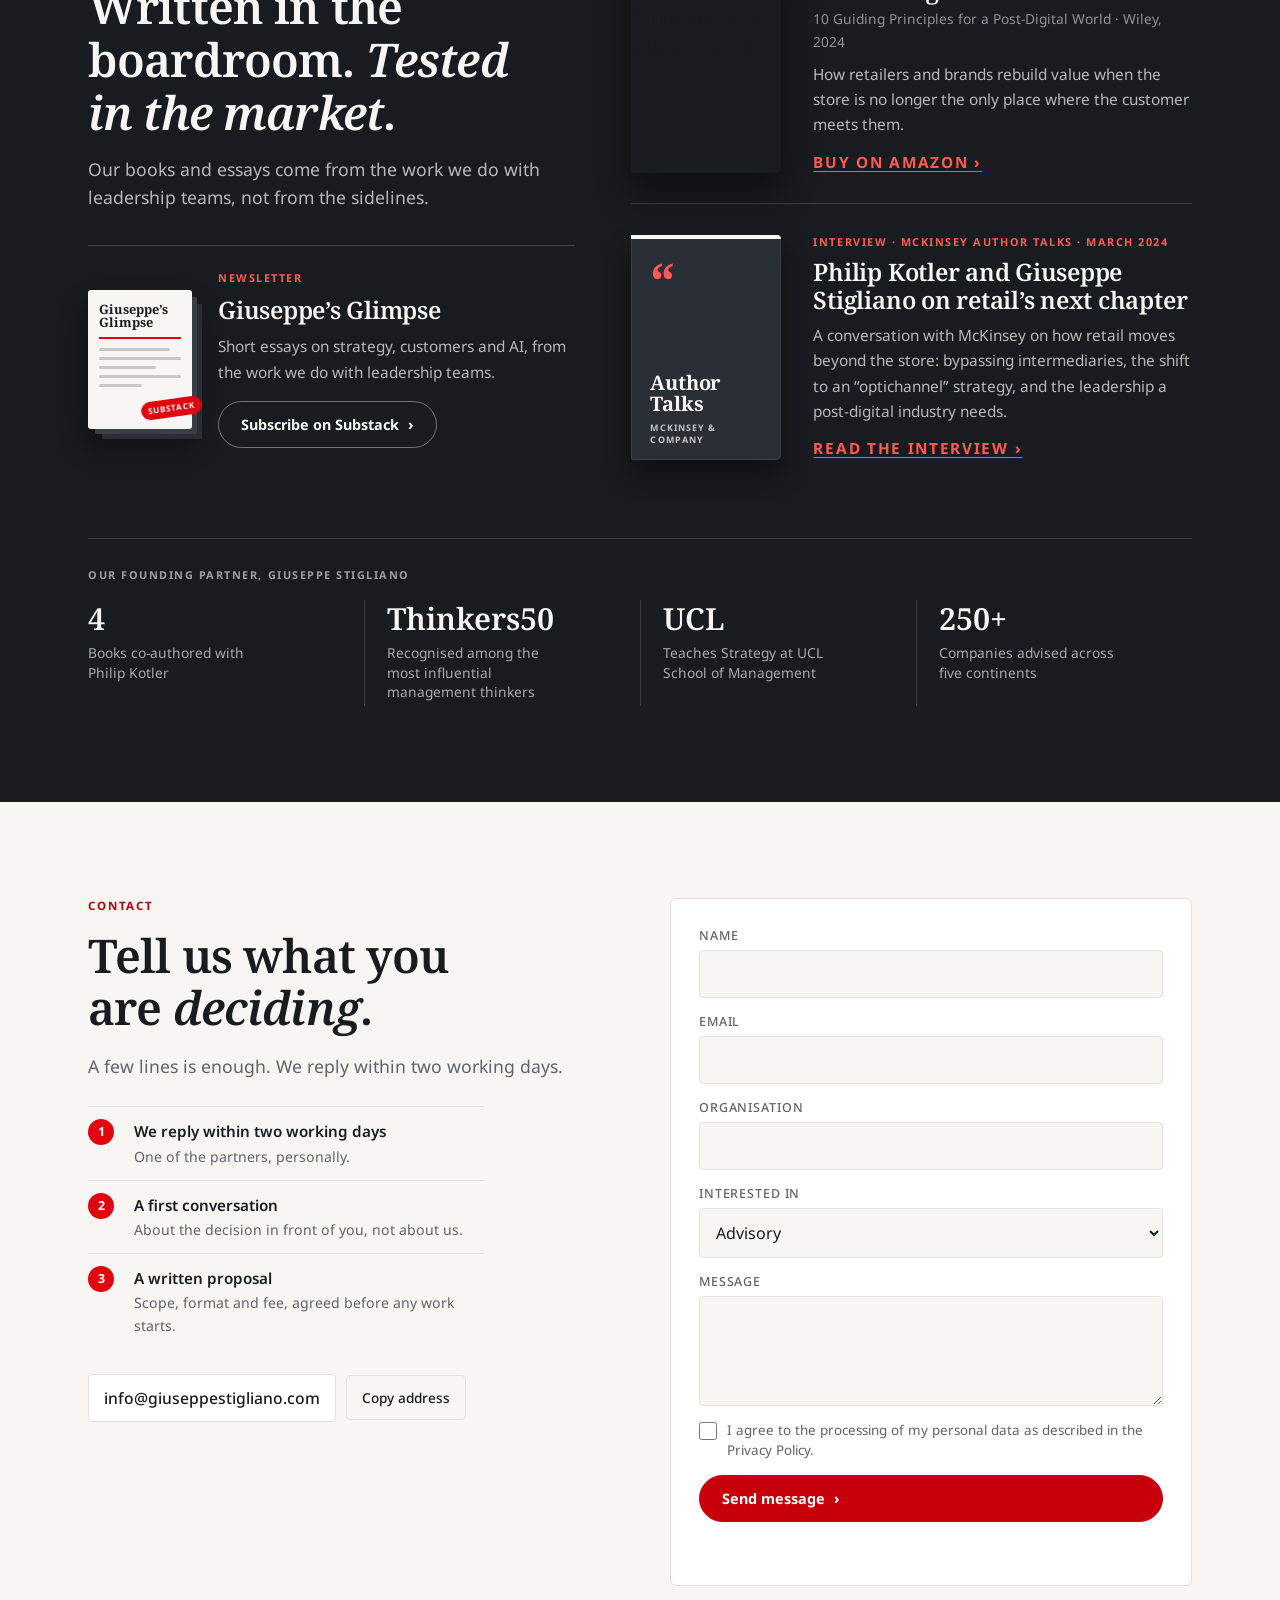
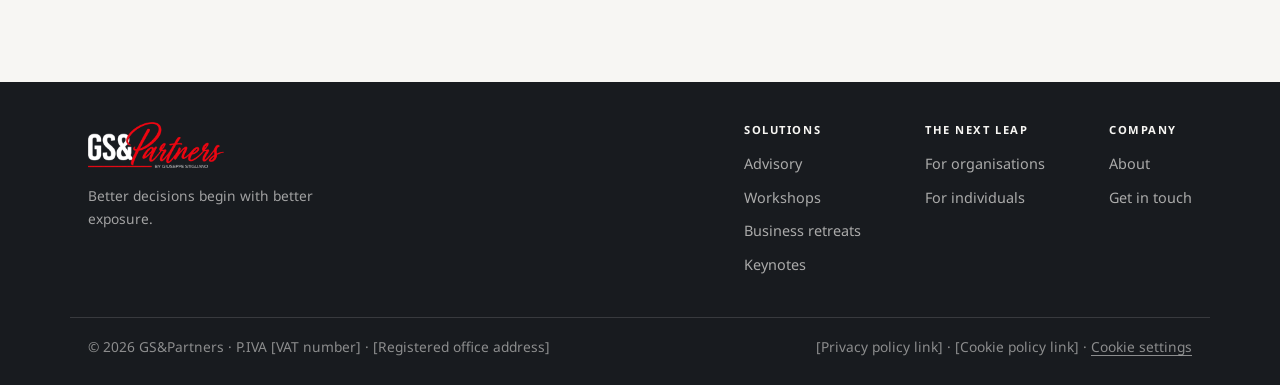
==== commit ac19a676: "Add files via upload" ====
--- a/index.html
+++ b/index.html
@@ -140,28 +140,28 @@
       <div class="head2 wide">
         <p class="eyebrow">The decisions leaders bring us</p>
         <h2>Questions worth <em>a second opinion</em>.</h2>
-        <p class="lede">Most engagements start with one hard question. These are the ones we hear most often.</p>
+        <p class="lede">The toughest business decisions rarely come with obvious answers. Here are some of the questions leaders bring to us.</p>
       </div>
       <div class="asks">
         <article class="ask">
           <p class="asklabel"><span>01</span>B2Cization</p>
           <h3>Should we go direct to customers &mdash; and what happens to the partners who sell for us today?</h3>
-          <p>We help you decide where direct engagement creates real advantage, and where it only adds cost and conflict.</p>
+          <p>We help you decide where going direct creates real advantage, and where it only adds cost and conflict.</p>
         </article>
         <article class="ask">
           <p class="asklabel"><span>02</span>AI and the business</p>
           <h3>Where does AI change our business model, not just our cost base?</h3>
-          <p>We separate what AI makes cheaper from what it makes strategically irrelevant, and decide where to act first.</p>
+          <p>We identify what AI makes cheaper, what it makes obsolete, and what it makes possible &mdash; then determine where to act first.</p>
         </article>
         <article class="ask">
           <p class="asklabel"><span>03</span>Customer experience</p>
           <h3>How do we turn customer experience into a number the board cares about?</h3>
-          <p>We connect experience to retention, pricing power and cost to serve, then invest where competitors cannot easily follow.</p>
+          <p>We translate customer experience into measurable business outcomes &mdash; from retention and pricing power to customer lifetime value &mdash; so leaders know where to invest and why.</p>
         </article>
       </div>
       <div class="btns" style="margin-top:36px">
         <a class="btn" href="#contact-advisory">Bring us your question <span class="ch" aria-hidden="true">&rsaquo;</span></a>
-        <a class="btn ghost" href="advisory.html#priorities">How we approach them <span class="ch" aria-hidden="true">&rsaquo;</span></a>
+        <a class="btn ghost" href="advisory.html#priorities">How we approach these challenges <span class="ch" aria-hidden="true">&rsaquo;</span></a>
       </div>
     </div>
   </section>
@@ -228,21 +228,24 @@
             </div>
           </div>
         </div>
-        <ul class="shelf" aria-label="Books">
+        <ul class="shelf single" aria-label="Books">
           <li>
-            <div class="cover" aria-hidden="true"><span class="ct">Retail<br>4.0</span><span class="ca">Kotler &middot; Stigliano</span></div>
+            <div class="cover photo"><img src="img/redefining-retail.webp" alt="Redefining Retail book cover, by Philip Kotler and Giuseppe Stigliano" width="300" height="442" loading="lazy" decoding="async"></div>
             <div class="binfo">
               <p class="kick">Book &middot; with Philip Kotler</p>
-              <h3>Retail 4.0</h3>
-              <p>Ten rules for the digital era of retail, written with the father of modern marketing.</p>
+              <h3>Redefining Retail</h3>
+              <p class="sub">10 Guiding Principles for a Post-Digital World &middot; Wiley, 2024</p>
+              <p>How retailers and brands rebuild value when the store is no longer the only place where the customer meets them.</p>
+              <p class="tag"><a href="https://www.amazon.com/Redefining-Retail-Guiding-Principles-Post-Digital/dp/B0CZ2NGHYH" target="_blank" rel="noopener">Buy on Amazon &rsaquo;</a></p>
             </div>
           </li>
           <li>
-            <div class="cover alt" aria-hidden="true"><span class="ct">Redefining<br>Retail</span><span class="ca">Kotler &middot; Stigliano</span></div>
+            <div class="cover talk" aria-hidden="true"><span class="tq">&ldquo;</span><span class="ct">Author<br>Talks</span><span class="ca">McKinsey &amp; Company</span></div>
             <div class="binfo">
-              <p class="kick">Book &middot; with Philip Kotler</p>
-              <h3>Redefining Retail</h3>
-              <p>How retailers and brands rebuild value when the store is no longer the only place where the customer meets them.</p>
+              <p class="kick">Interview &middot; McKinsey Author Talks &middot; March 2024</p>
+              <h3>Philip Kotler and Giuseppe Stigliano on retail&rsquo;s next chapter</h3>
+              <p>A conversation with McKinsey on how retail moves beyond the store: bypassing intermediaries, the shift to an &ldquo;optichannel&rdquo; strategy, and the leadership a post-digital industry needs.</p>
+              <p class="tag"><a href="https://www.mckinsey.com/featured-insights/mckinsey-on-books/author-talks-philip-kotler-and-giuseppe-stigliano-on-retails-next-chapter" target="_blank" rel="noopener">Read the interview &rsaquo;</a></p>
             </div>
           </li>
         </ul>
@@ -251,8 +254,8 @@
         <p class="credlabel">Our founding partner, Giuseppe Stigliano</p>
         <ul class="creds">
           <li><b>4</b><span>Books co-authored with Philip&nbsp;Kotler</span></li>
-          <li><b>Thinkers50</b><span>Recognised among the world&rsquo;s management thinkers</span></li>
-          <li><b>UCL</b><span>Teaches strategy at University College London</span></li>
+          <li><b>Thinkers50</b><span>Recognised among the most influential management thinkers</span></li>
+          <li><b>UCL</b><span>Teaches Strategy at UCL School of Management</span></li>
           <li><b>250+</b><span>Companies advised across five continents</span></li>
         </ul>
       </div>
@@ -316,7 +319,7 @@
     </div>
   </nav>
 </div>
-<div class="wrap fbottom"><span>&copy; 2026 GS&amp;Partners &middot; P.IVA [VAT number] &middot; [Registered office address]</span><span class="legal">[Privacy policy link] &middot; [Cookie policy link]</span></div>
+<div class="wrap fbottom"><span>&copy; 2026 GS&amp;Partners &middot; P.IVA [VAT number] &middot; [Registered office address]</span><span class="legal">[Privacy policy link] &middot; [Cookie policy link] &middot; <button type="button" class="linkbtn" data-cookie-settings>Cookie settings</button></span></div>
 </footer>
 
 <script>
@@ -502,5 +505,34 @@
 <script>
 (function(){var t=document.querySelector(".logos .track");if(!t)return;var ul=t.querySelector("ul");var c=ul.cloneNode(true);c.setAttribute("aria-hidden","true");[].forEach.call(c.querySelectorAll("img"),function(i){i.alt="";});t.appendChild(c);t.classList.add("run");})();
 </script>
+<div class="cookiebar" id="cookiebar" role="dialog" aria-modal="false" aria-labelledby="cb-title" hidden>
+  <div class="cb-inner">
+    <div class="cb-text">
+      <p class="cb-title" id="cb-title">Your privacy</p>
+      <p>We use essential cookies to make this site work. With your consent, we would also use analytics cookies to understand how the site is used and improve it. You can change your choice at any time. <span class="cb-policy">[Cookie policy link]</span></p>
+    </div>
+    <div class="cb-actions">
+      <button type="button" class="btn ghost sm" data-consent="rejected">Reject non-essential</button>
+      <button type="button" class="btn sm" data-consent="accepted">Accept all</button>
+    </div>
+    <button type="button" class="cb-close" data-consent="rejected" aria-label="Close and reject non-essential cookies">&times;</button>
+  </div>
+</div>
+<script>
+(function(){
+  var KEY="gsp-cookie-consent", bar=document.getElementById("cookiebar");
+  function get(){try{return localStorage.getItem(KEY);}catch(e){return null;}}
+  function apply(v){
+    window.gspConsent=v;
+    try{window.dispatchEvent(new CustomEvent("gsp:consent",{detail:v}));}catch(e){}
+    /* When analytics is added, load it here only if v==="accepted". */
+  }
+  function show(){bar.hidden=false;}
+  function choose(v){try{localStorage.setItem(KEY,v);}catch(e){} bar.hidden=true; apply(v);}
+  [].forEach.call(bar.querySelectorAll("[data-consent]"),function(b){b.addEventListener("click",function(){choose(b.getAttribute("data-consent"));});});
+  [].forEach.call(document.querySelectorAll("[data-cookie-settings]"),function(b){b.addEventListener("click",function(e){e.preventDefault();show();});});
+  var v=get(); if(v){apply(v);} else {show();}
+})();
+</script>
 </body>
 </html>
--- a/site.css
+++ b/site.css
@@ -637,3 +637,44 @@
 @media (max-width:860px){footer .wrap:not(.fbottom){grid-template-columns:minmax(0,1fr)}.fcols{grid-template-columns:repeat(3,minmax(0,1fr));gap:28px 20px}}
 @media (max-width:480px){.fcols{grid-template-columns:repeat(2,minmax(0,1fr))}}
 footer .fhead a,footer nav .fhead a{font:inherit;letter-spacing:inherit;color:inherit;padding:0;background:none}
+
+/* single featured book */
+.shelf.single li{grid-template-columns:150px minmax(0,1fr);gap:32px;padding-top:4px}
+.shelf.single .cover{width:150px;padding:18px 14px 14px 19px}
+.shelf.single .cover .ct{font-size:1.35rem}
+.shelf.single .cover .ca{font-size:.56rem}
+.shelf.single .cover.photo{padding:0;background:none;box-shadow:0 18px 34px rgba(0,0,0,.45)}
+.shelf.single .cover.photo::before{display:none}
+.shelf.single .cover.photo img{width:100%;height:100%;object-fit:cover;border-radius:2px 5px 5px 2px;display:block}
+.binfo .tag{margin-top:6px;padding-top:0}
+.binfo .tag a{color:var(--red-bright)}
+@media (max-width:860px){.shelf.single li{grid-template-columns:110px minmax(0,1fr);gap:20px}.shelf.single .cover{width:110px}.shelf.single .cover .ct{font-size:1rem}}
+
+/* interview tile beside the book */
+.binfo .sub{font-size:.86rem!important;color:color-mix(in srgb,var(--on-band) 55%,transparent)!important;margin-top:-4px}
+.cover.talk{background:#2a2e35;color:#f7f6f3;box-shadow:0 14px 26px rgba(0,0,0,.4),inset 0 0 0 1px rgba(255,255,255,.08)}
+.cover.talk::before{background:#f7f6f3;height:4px}
+.cover.talk .tq{font:700 3.2rem/.7 var(--display);color:var(--red-bright);margin-top:10px}
+.cover.talk .ct{margin-top:auto;margin-bottom:8px}
+.shelf.single .cover.talk .ct{font-size:1.25rem}
+.shelf .binfo h3{text-wrap:balance}
+.shelf.single li{padding-top:30px;padding-bottom:30px}.shelf.single li:first-child{padding-top:4px}
+.shelf .cover.photo{aspect-ratio:auto;height:auto}
+.shelf .cover.photo img{height:auto}
+
+/* cookie banner */
+.cookiebar{position:fixed;left:0;right:0;bottom:0;z-index:50;padding:0 max(16px,env(safe-area-inset-right,0px)) calc(16px + env(safe-area-inset-bottom,0px)) max(16px,env(safe-area-inset-left,0px));pointer-events:none}
+.cb-inner{pointer-events:auto;position:relative;max-width:1060px;margin:0 auto;background:var(--band);color:var(--on-band);border-radius:10px;padding:22px 56px 22px 26px;display:flex;gap:20px 32px;align-items:center;box-shadow:0 20px 50px rgba(0,0,0,.28);border:1px solid color-mix(in srgb,var(--on-band) 12%,transparent)}
+.cb-text{display:flex;flex-direction:column;gap:4px;min-width:0;flex:1}
+.cb-title{font:600 1.05rem var(--display)}
+.cb-text p:not(.cb-title){font-size:.88rem;line-height:1.5;color:color-mix(in srgb,var(--on-band) 76%,transparent)}
+.cb-policy{white-space:nowrap}
+.cb-actions{display:flex;gap:10px;flex:none}
+.cookiebar .btn.ghost{color:var(--on-band);border-color:color-mix(in srgb,var(--on-band) 45%,transparent)}
+.cookiebar .btn.ghost:hover{background:var(--on-band);color:var(--band);border-color:var(--on-band)}
+.cb-close{position:absolute;top:10px;right:12px;width:32px;height:32px;border:0;border-radius:50%;background:none;color:color-mix(in srgb,var(--on-band) 70%,transparent);font-size:1.4rem;line-height:1;cursor:pointer}
+.cb-close:hover{background:color-mix(in srgb,var(--on-band) 10%,transparent);color:var(--on-band)}
+@media (max-width:760px){.cb-inner{flex-direction:column;align-items:stretch;padding:20px 20px 18px}.cb-actions{flex-direction:column-reverse}.cb-actions .btn{justify-content:center}}
+@media (prefers-reduced-motion:no-preference){.cookiebar:not([hidden]) .cb-inner{animation:rise .5s cubic-bezier(.2,.7,.2,1) both}}
+.linkbtn{background:none;border:0;padding:0;font:inherit;color:inherit;text-decoration:underline;text-underline-offset:3px;cursor:pointer}
+.linkbtn:hover{color:var(--on-band)}
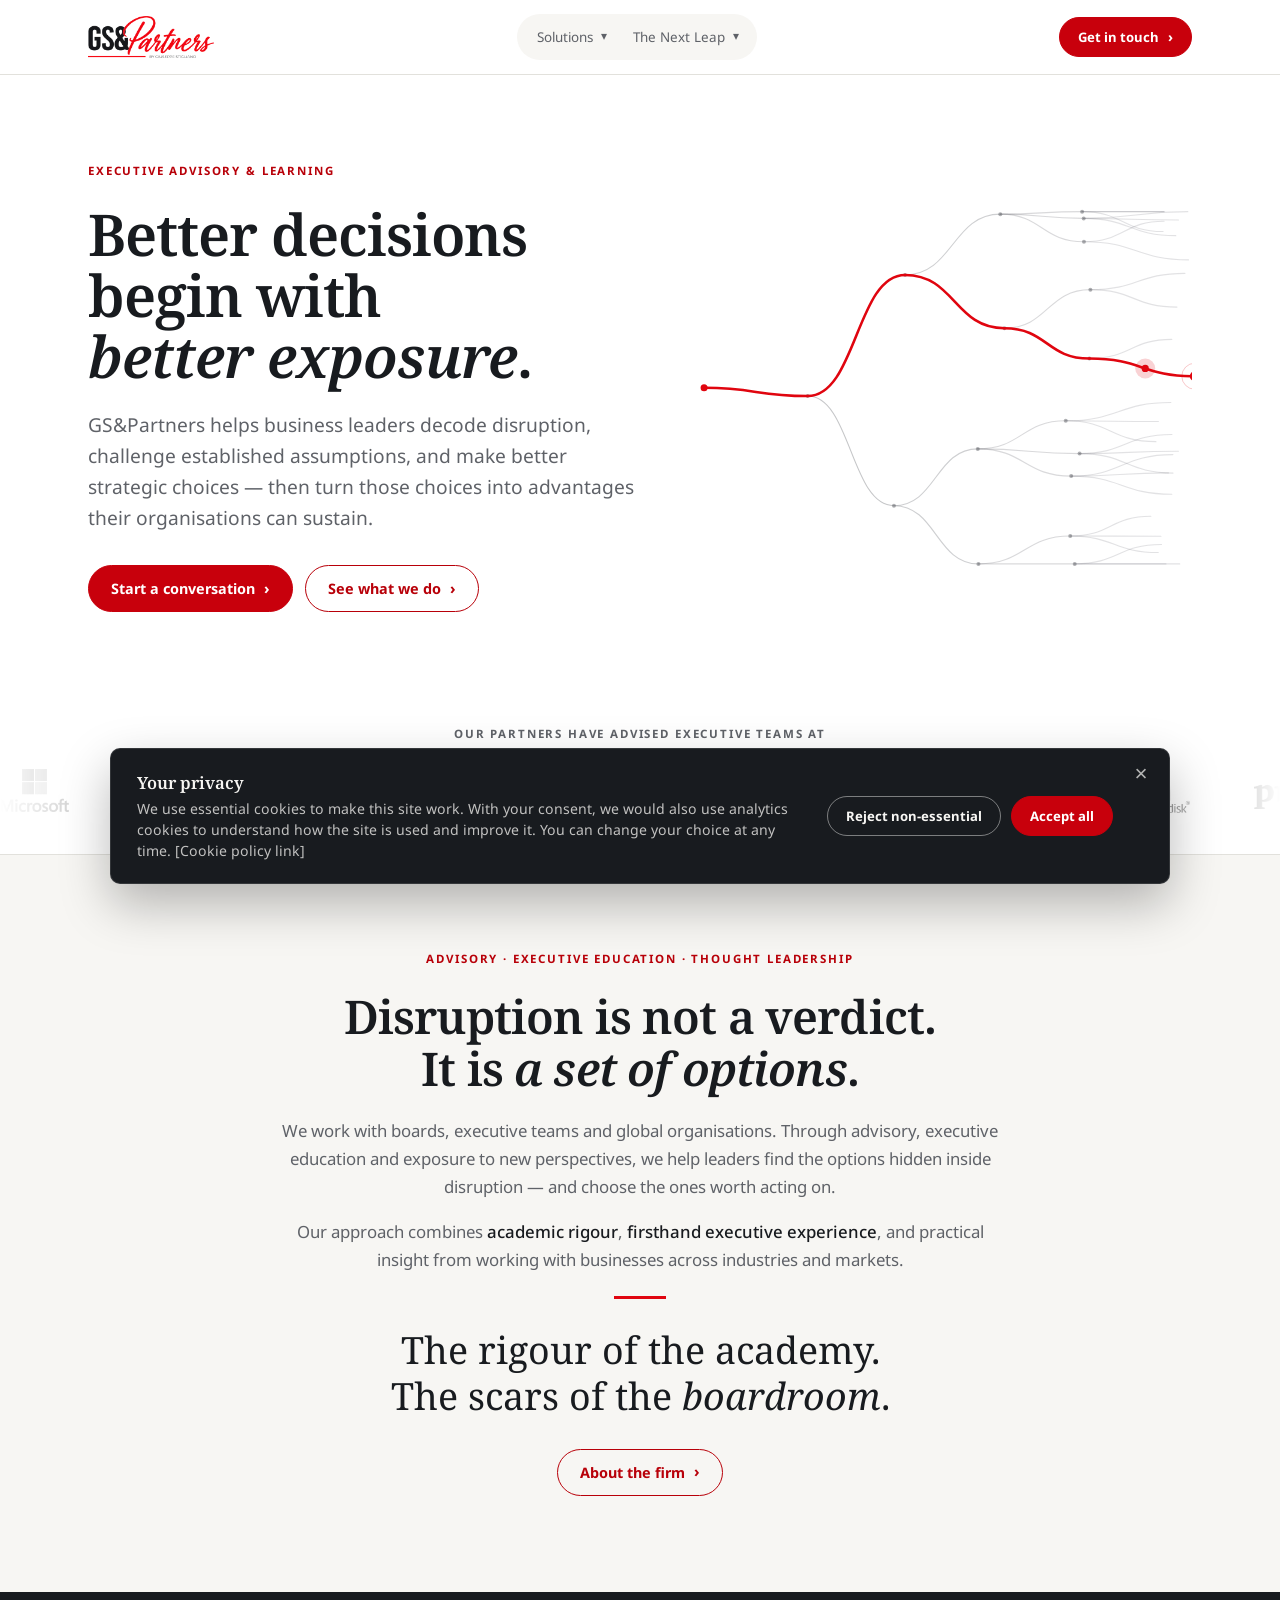
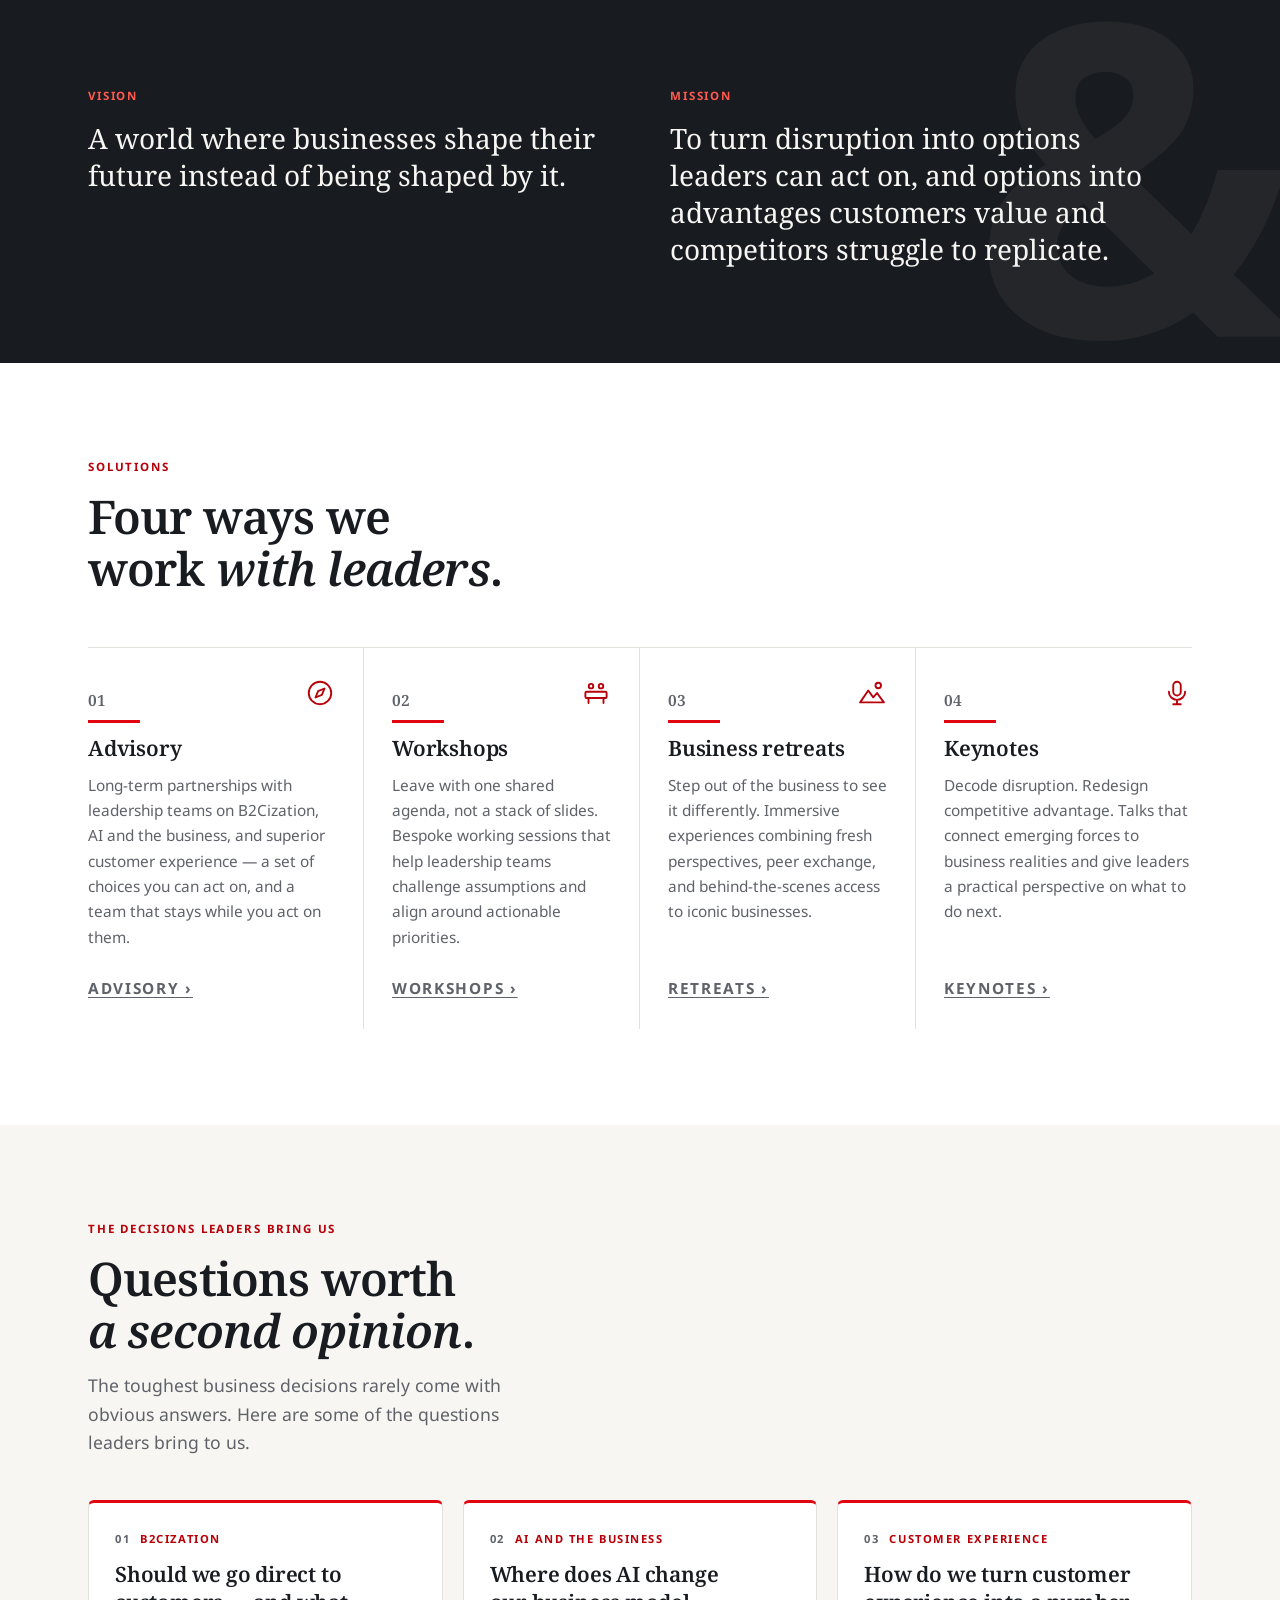
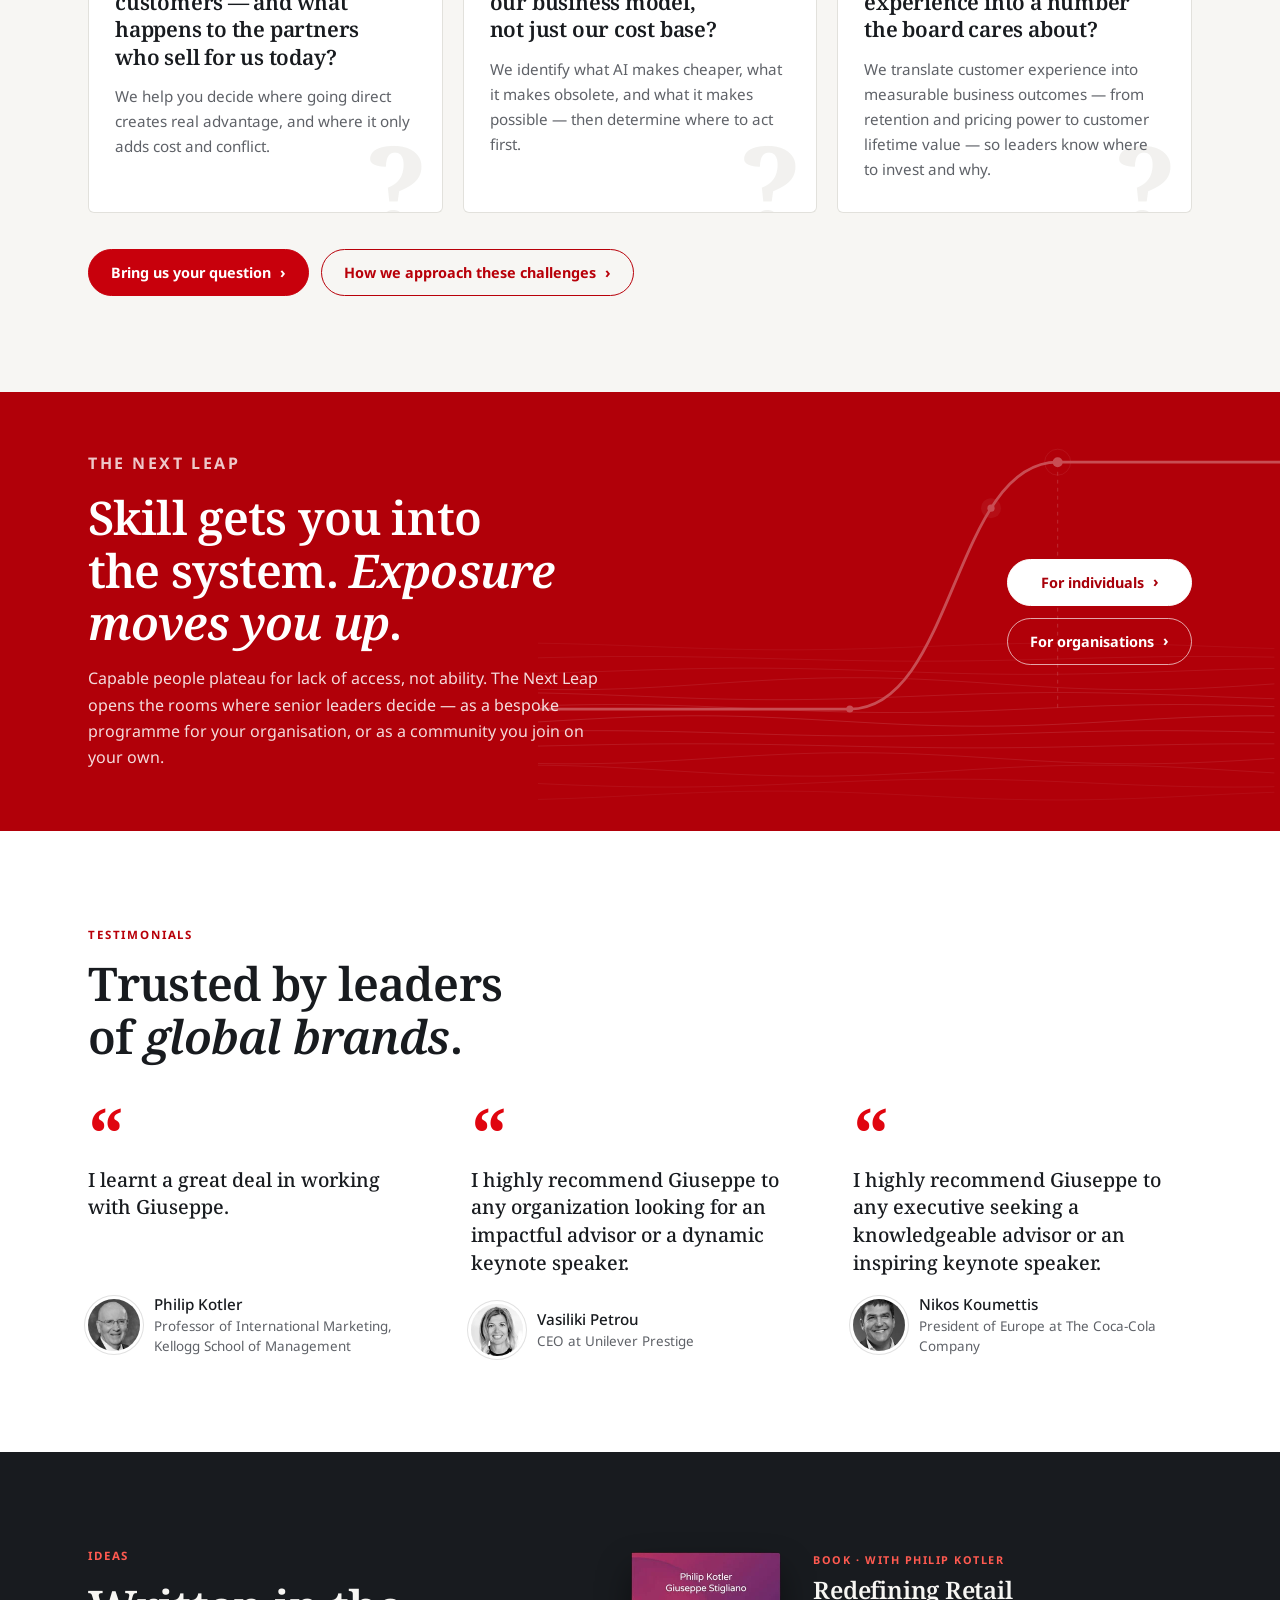
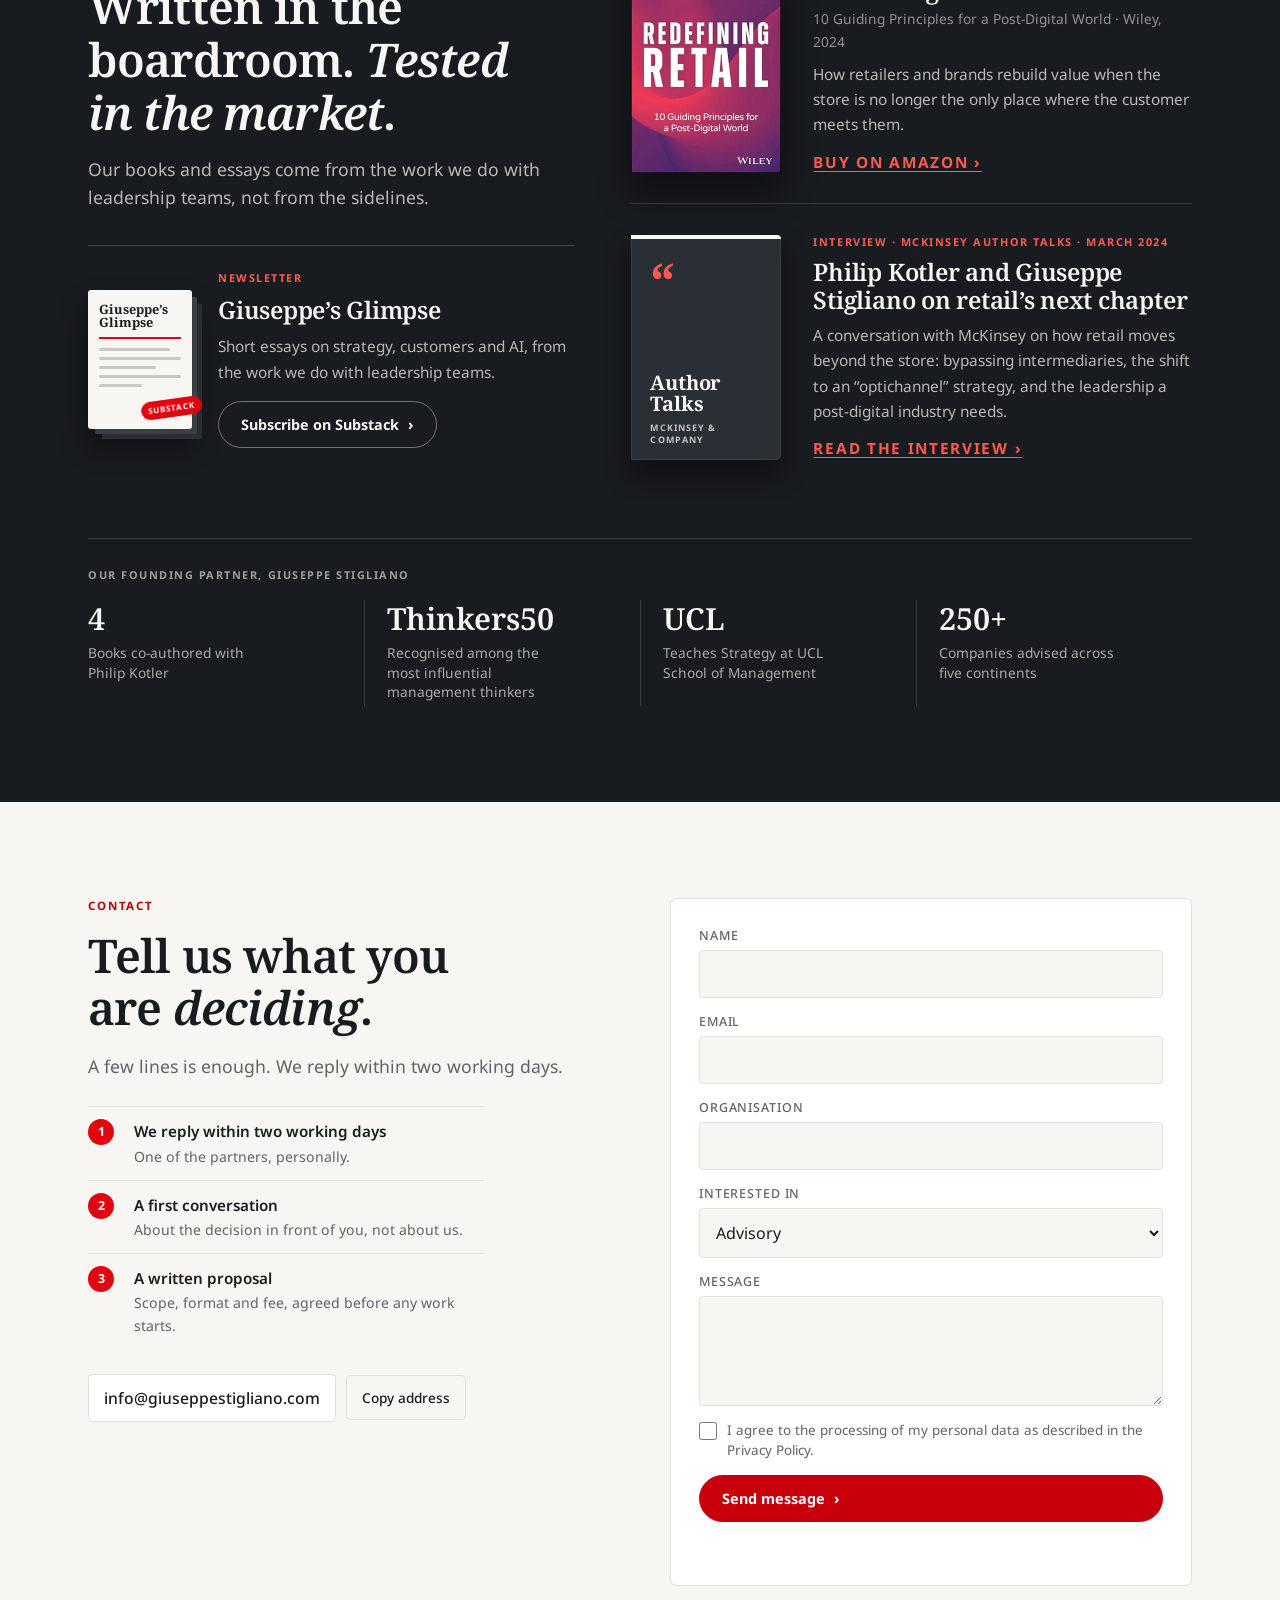
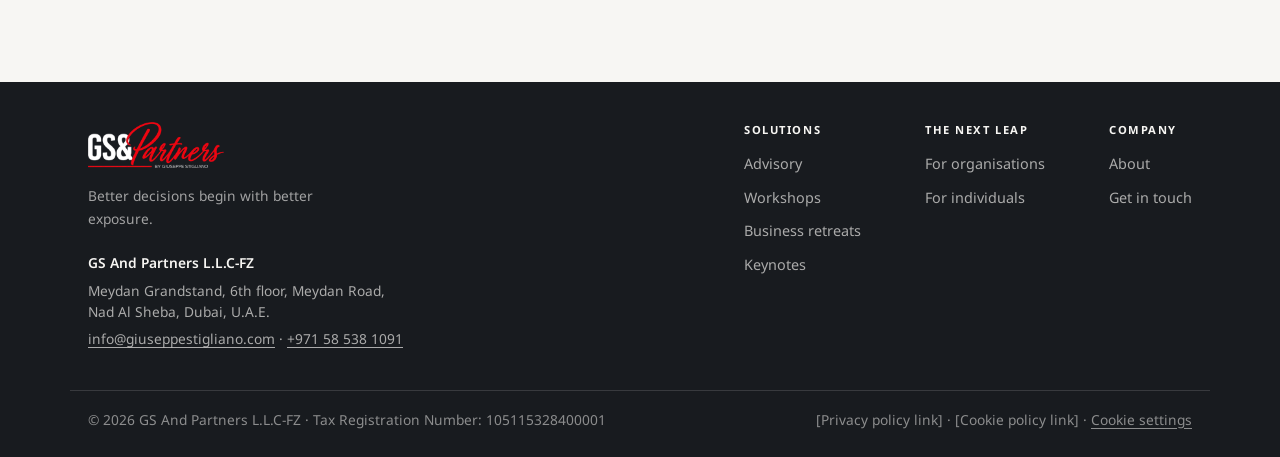
==== commit fbcdc8a7: "Footer company details, Gaia headshot, LinkedIn icons, canonical URLs, robots + sitemap" ====
--- a/index.html
+++ b/index.html
@@ -6,13 +6,15 @@
 <meta name="viewport" content="width=device-width,initial-scale=1,viewport-fit=cover">
 <title>GS&amp;Partners</title>
 <meta name="claude:viewport-fit-sides" content="cover">
+<link rel="canonical" href="https://gspartnersgroup.com/">
+<meta property="og:url" content="https://gspartnersgroup.com/">
 <meta property="og:type" content="website">
 <meta property="og:site_name" content="GS&amp;Partners">
 <meta property="og:title" content="GS&amp;Partners &mdash; Executive advisory &amp; learning">
 <meta property="og:description" content="GS&amp;Partners is an executive advisory and learning firm founded by Giuseppe Stigliano. We help leaders decode disruption and turn options into lasting competitive advantage.">
 <meta name="twitter:card" content="summary">
 <meta name="description" content="GS&amp;Partners is an executive advisory and learning firm founded by Giuseppe Stigliano. We help leaders decode disruption and turn options into lasting competitive advantage.">
-<script type="application/ld+json">{"@context": "https://schema.org", "@type": "Organization", "name": "GS&Partners", "description": "Executive advisory and learning firm helping business leaders decode disruption and make better strategic choices.", "founder": {"@type": "Person", "name": "Giuseppe Stigliano", "sameAs": ["https://giuseppestigliano.com/", "https://www.linkedin.com/in/giuseppestigliano"]}, "employee": [{"@type": "Person", "name": "Giuseppe Stigliano", "jobTitle": "Founding Partner"}, {"@type": "Person", "name": "Ivan Buric", "jobTitle": "Partner & CEO"}, {"@type": "Person", "name": "Gaia Peraino", "jobTitle": "Partner, Events & Operations"}]}</script>
+<script type="application/ld+json">{"@context": "https://schema.org", "@type": "Organization", "name": "GS&Partners", "url": "https://gspartnersgroup.com/", "description": "Executive advisory and learning firm helping business leaders decode disruption and make better strategic choices.", "founder": {"@type": "Person", "name": "Giuseppe Stigliano", "sameAs": ["https://giuseppestigliano.com/", "https://www.linkedin.com/in/giuseppestigliano"]}, "employee": [{"@type": "Person", "name": "Giuseppe Stigliano", "jobTitle": "Founding Partner"}, {"@type": "Person", "name": "Ivan Buric", "jobTitle": "Partner & CEO"}, {"@type": "Person", "name": "Gaia Peraino", "jobTitle": "Partner, Events & Operations"}], "legalName": "GS And Partners L.L.C-FZ", "email": "info@giuseppestigliano.com", "telephone": "+971 58 538 1091", "taxID": "105115328400001", "address": {"@type": "PostalAddress", "streetAddress": "Meydan Grandstand, 6th floor, Meydan Road, Nad Al Sheba", "addressLocality": "Dubai", "addressCountry": "AE"}}</script>
 <link rel="preconnect" href="https://fonts.googleapis.com">
 <link rel="preconnect" href="https://fonts.gstatic.com" crossorigin>
 <link rel="stylesheet" href="https://fonts.googleapis.com/css2?family=Noto+Sans:wght@400;600;700&family=Noto+Serif:wght@400;600;700&display=swap">
@@ -298,6 +300,11 @@
   <div>
     <a class="mark" href="index.html"><img class="logo-l" src="img/logo-light.webp" width="420" height="140" alt="GS&amp;Partners by Giuseppe Stigliano"><img class="logo-d" src="img/logo-dark.webp" width="420" height="142" alt="GS&amp;Partners by Giuseppe Stigliano"></a>
     <p class="tagline">Better decisions begin with better exposure.</p>
+    <address class="fcontact">
+      <b>GS And Partners L.L.C-FZ</b>
+      <span>Meydan Grandstand, 6th floor, Meydan Road,<br>Nad Al Sheba, Dubai, U.A.E.</span>
+      <span><a href="mailto:info@giuseppestigliano.com">info@giuseppestigliano.com</a> &middot; <a href="tel:+971585381091">+971 58 538 1091</a></span>
+    </address>
   </div>
   <nav class="fcols" aria-label="Footer">
     <div class="fcol">
@@ -319,7 +326,7 @@
     </div>
   </nav>
 </div>
-<div class="wrap fbottom"><span>&copy; 2026 GS&amp;Partners &middot; P.IVA [VAT number] &middot; [Registered office address]</span><span class="legal">[Privacy policy link] &middot; [Cookie policy link] &middot; <button type="button" class="linkbtn" data-cookie-settings>Cookie settings</button></span></div>
+<div class="wrap fbottom"><span>&copy; 2026 GS And Partners L.L.C-FZ &middot; Tax Registration Number: 105115328400001</span><span class="legal">[Privacy policy link] &middot; [Cookie policy link] &middot; <button type="button" class="linkbtn" data-cookie-settings>Cookie settings</button></span></div>
 </footer>
 
 <script>
--- a/site.css
+++ b/site.css
@@ -678,3 +678,14 @@
 @media (prefers-reduced-motion:no-preference){.cookiebar:not([hidden]) .cb-inner{animation:rise .5s cubic-bezier(.2,.7,.2,1) both}}
 .linkbtn{background:none;border:0;padding:0;font:inherit;color:inherit;text-decoration:underline;text-underline-offset:3px;cursor:pointer}
 .linkbtn:hover{color:var(--on-band)}
+
+/* footer company details */
+.fcontact{font-style:normal;display:flex;flex-direction:column;gap:6px;margin-top:22px;font-size:.86rem;line-height:1.55;color:color-mix(in srgb,var(--on-band) 66%,transparent);max-width:44ch}
+.fcontact b{color:var(--on-band);font-weight:600}
+.fcontact a{color:inherit;text-underline-offset:3px}
+.fcontact a:hover{color:var(--on-band)}
+
+/* LinkedIn link beside each partner's name */
+.person h3 .li{display:inline-block;vertical-align:-2px;margin-left:6px;line-height:0;border-radius:4px}
+.person h3 .li img{width:18px;height:18px;display:block;border-radius:4px}
+@media (prefers-reduced-motion:no-preference){.person h3 .li{transition:transform .2s ease}.person h3 .li:hover{transform:translateY(-2px)}}
